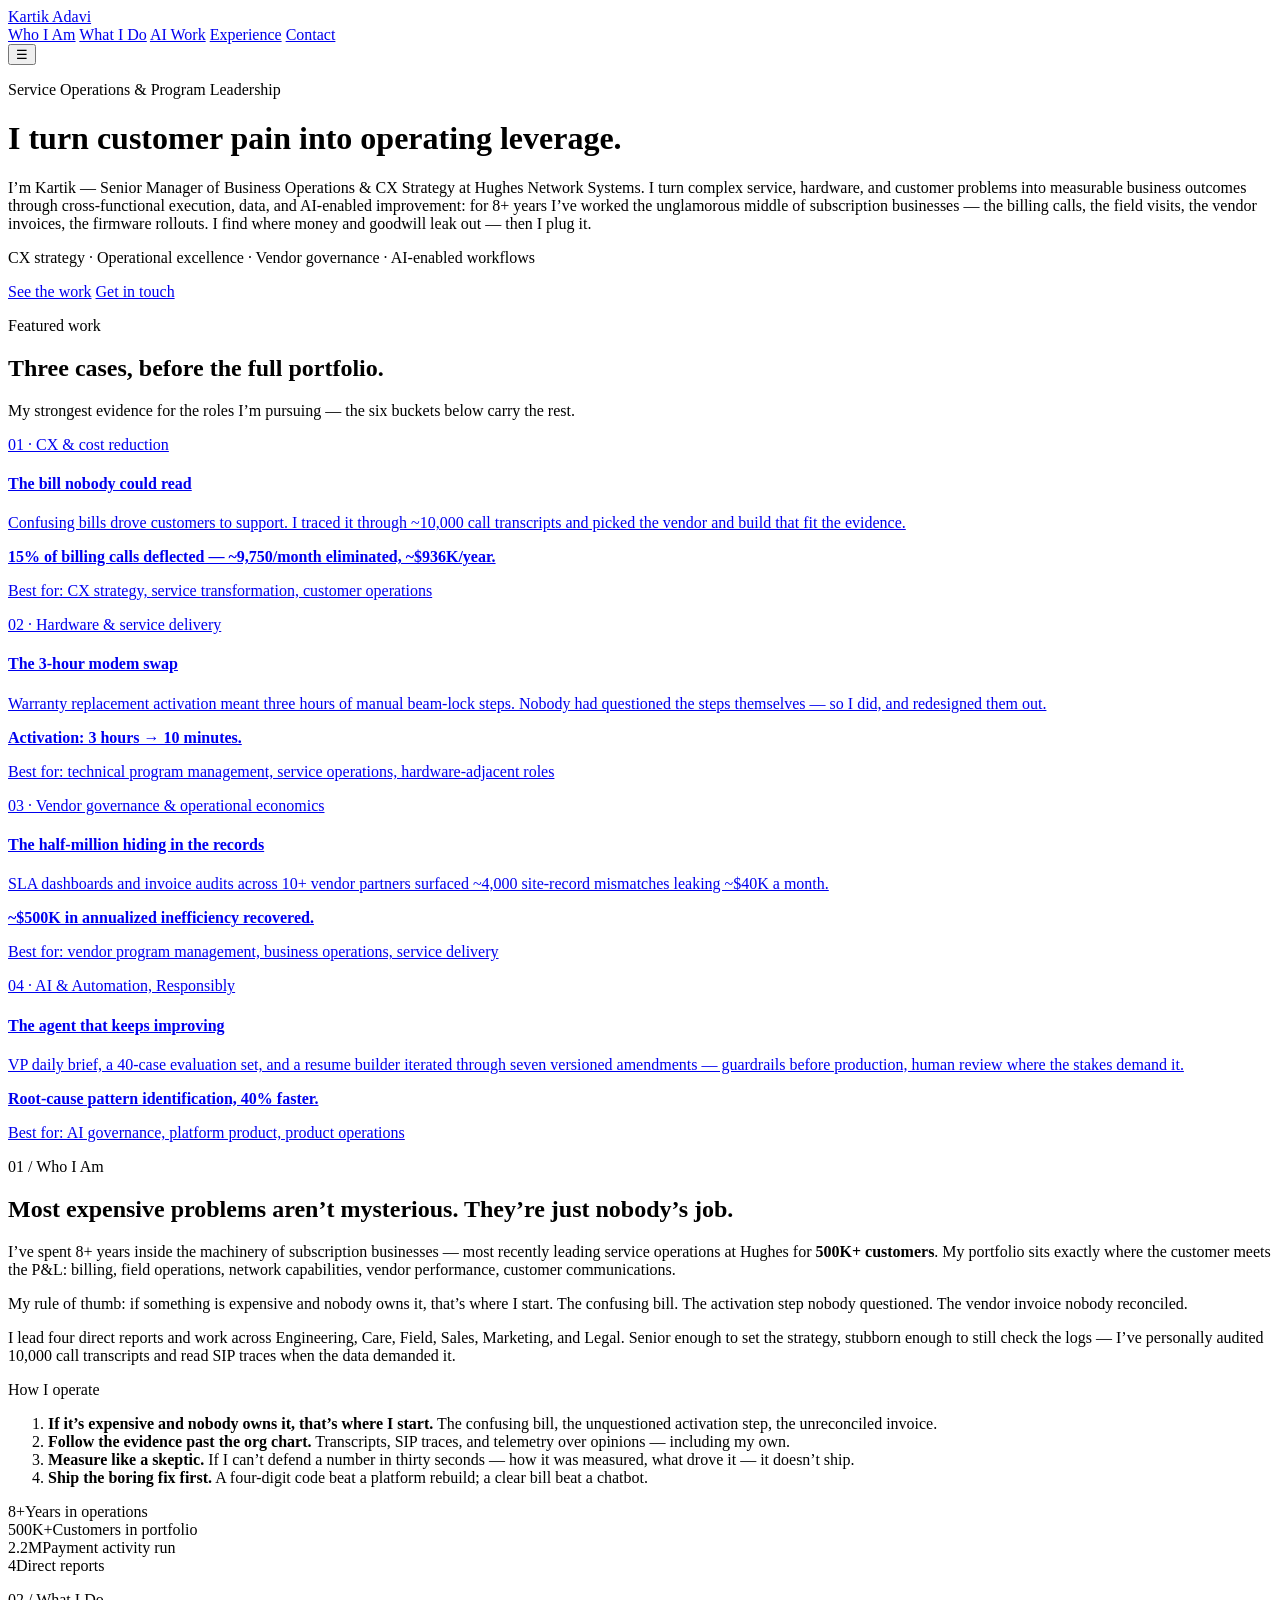
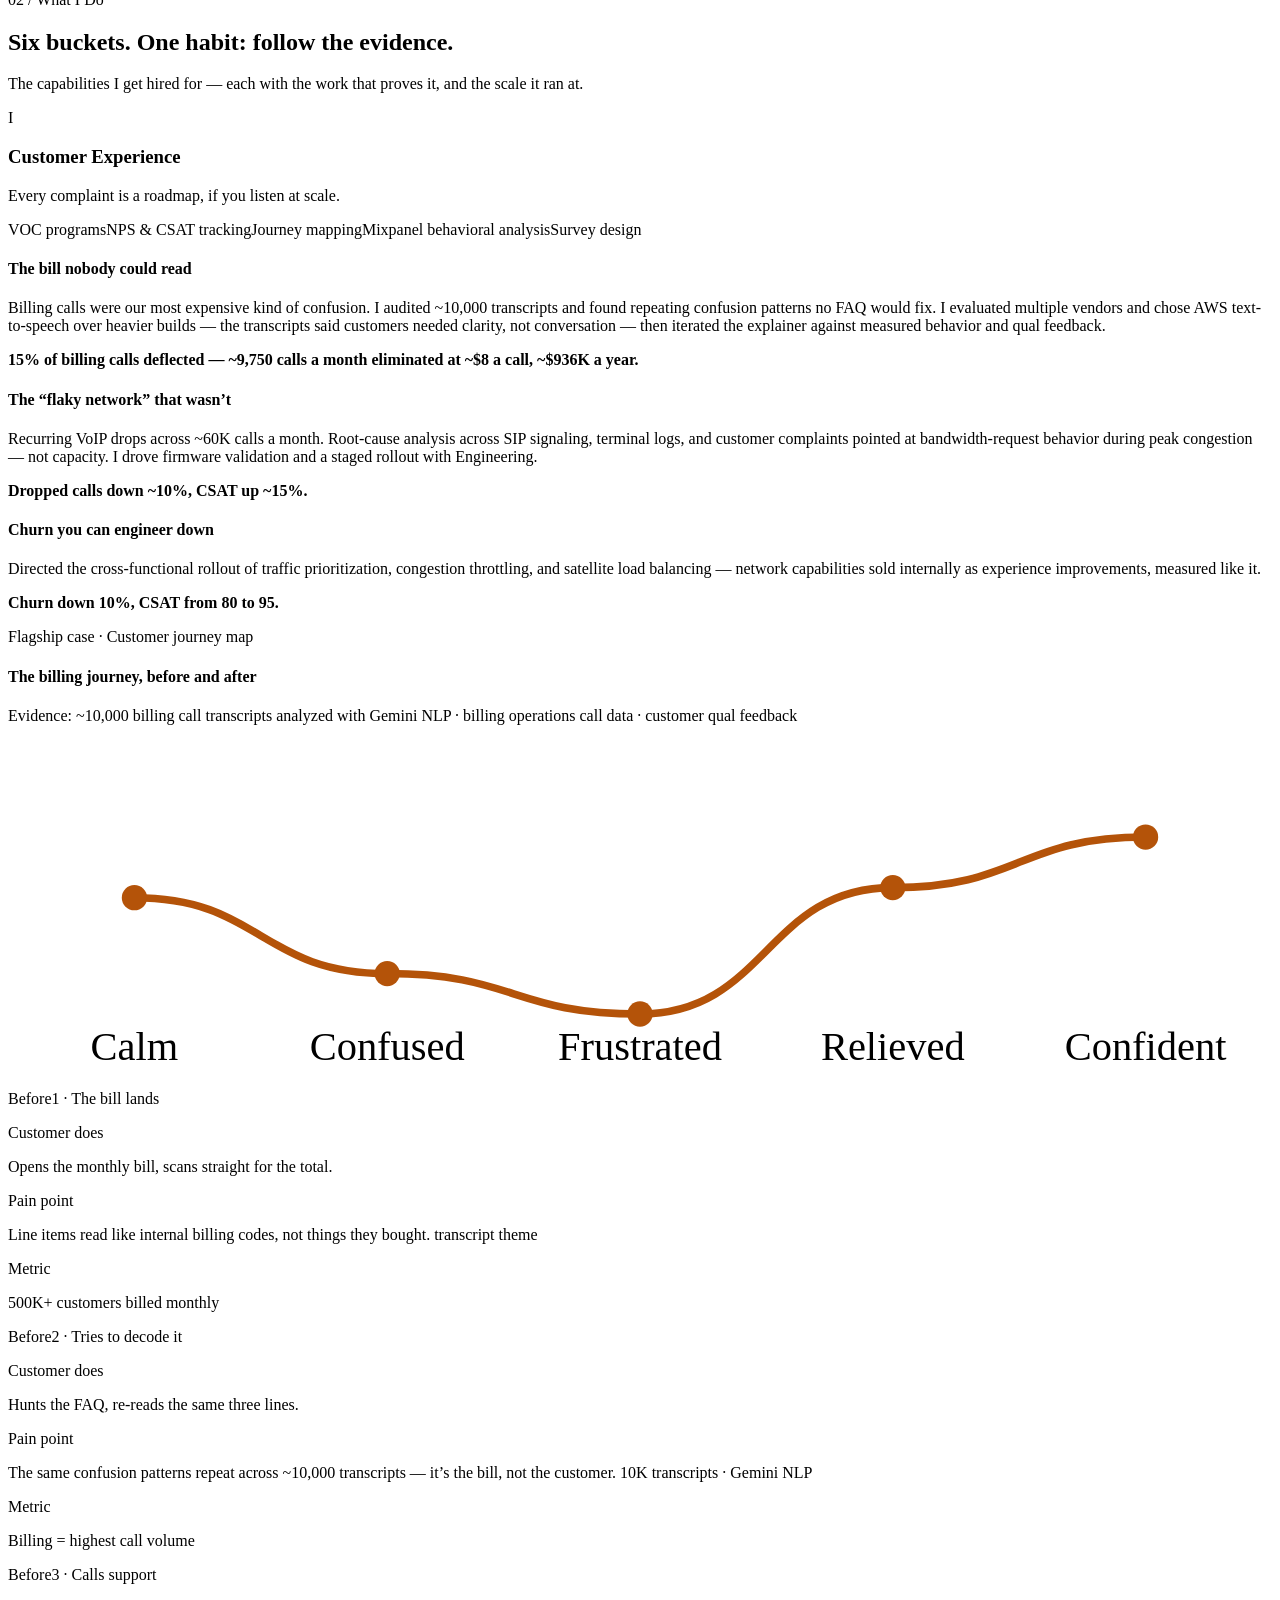
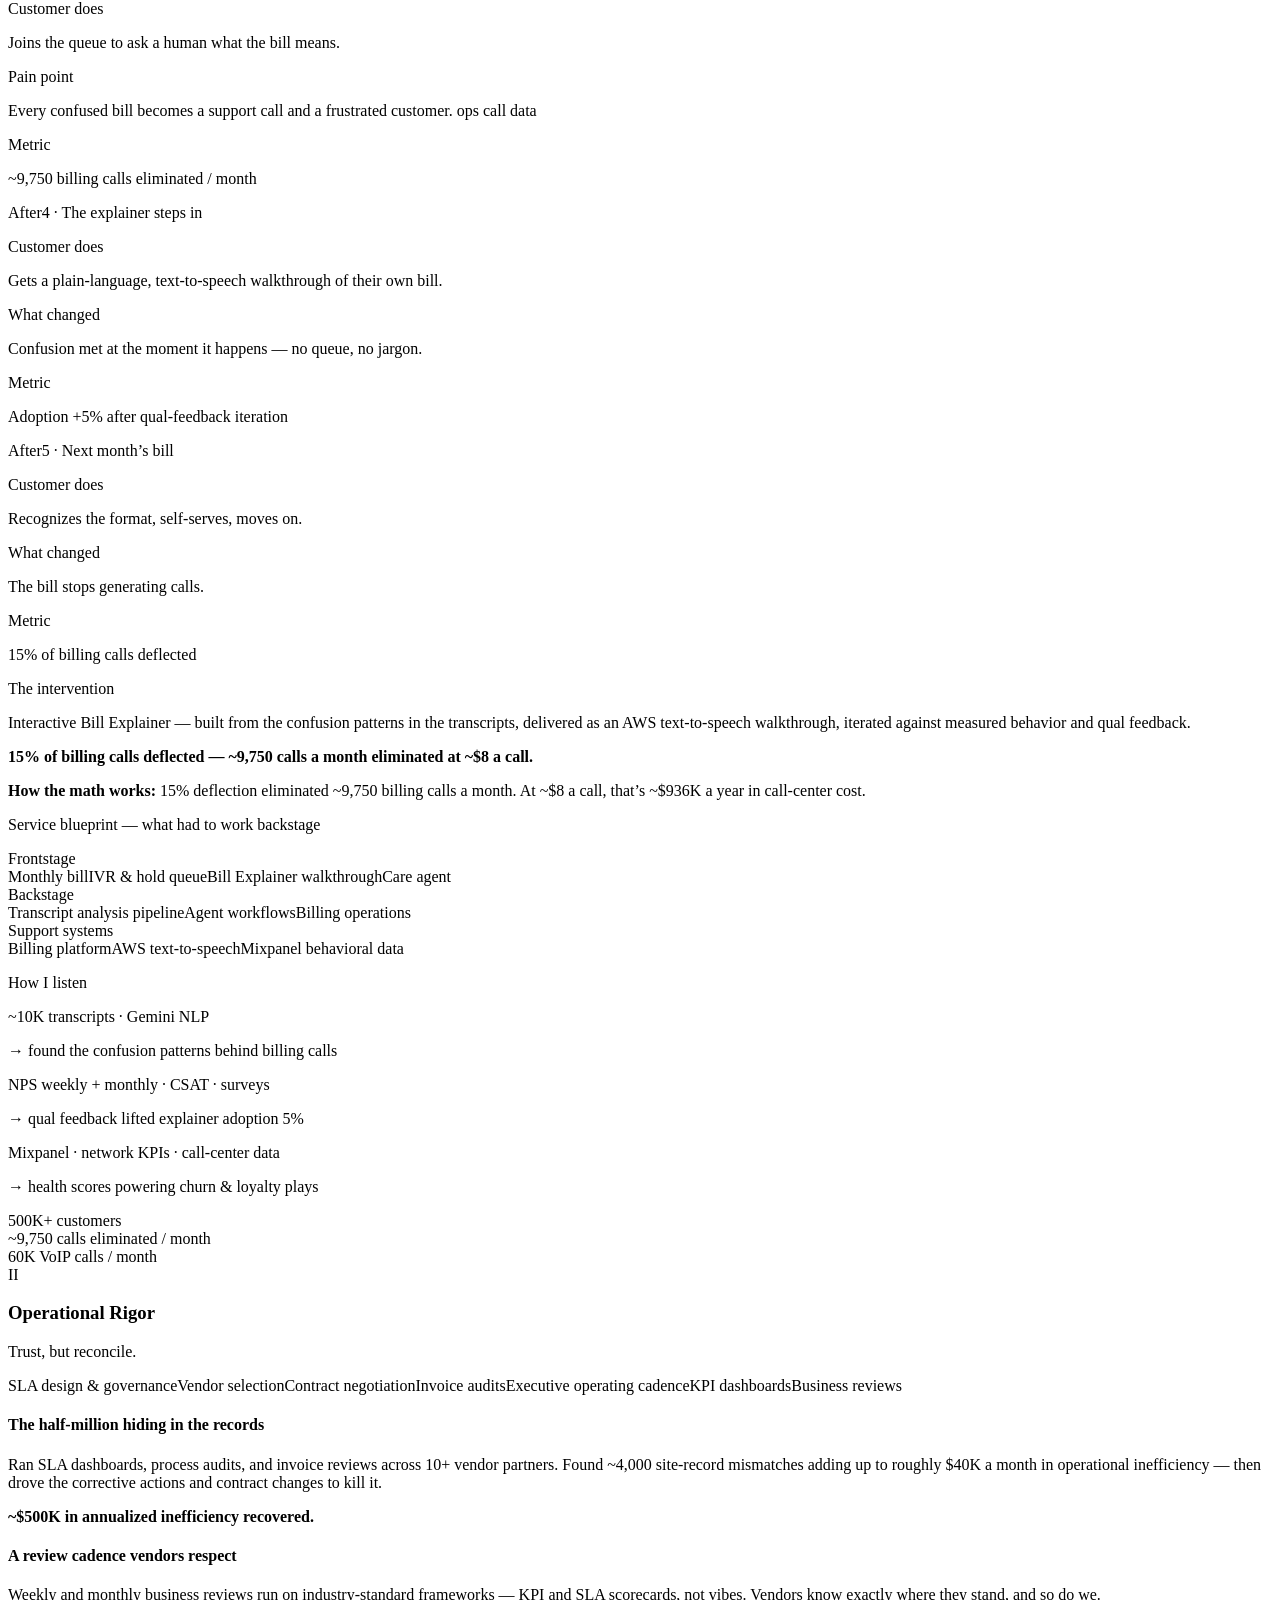
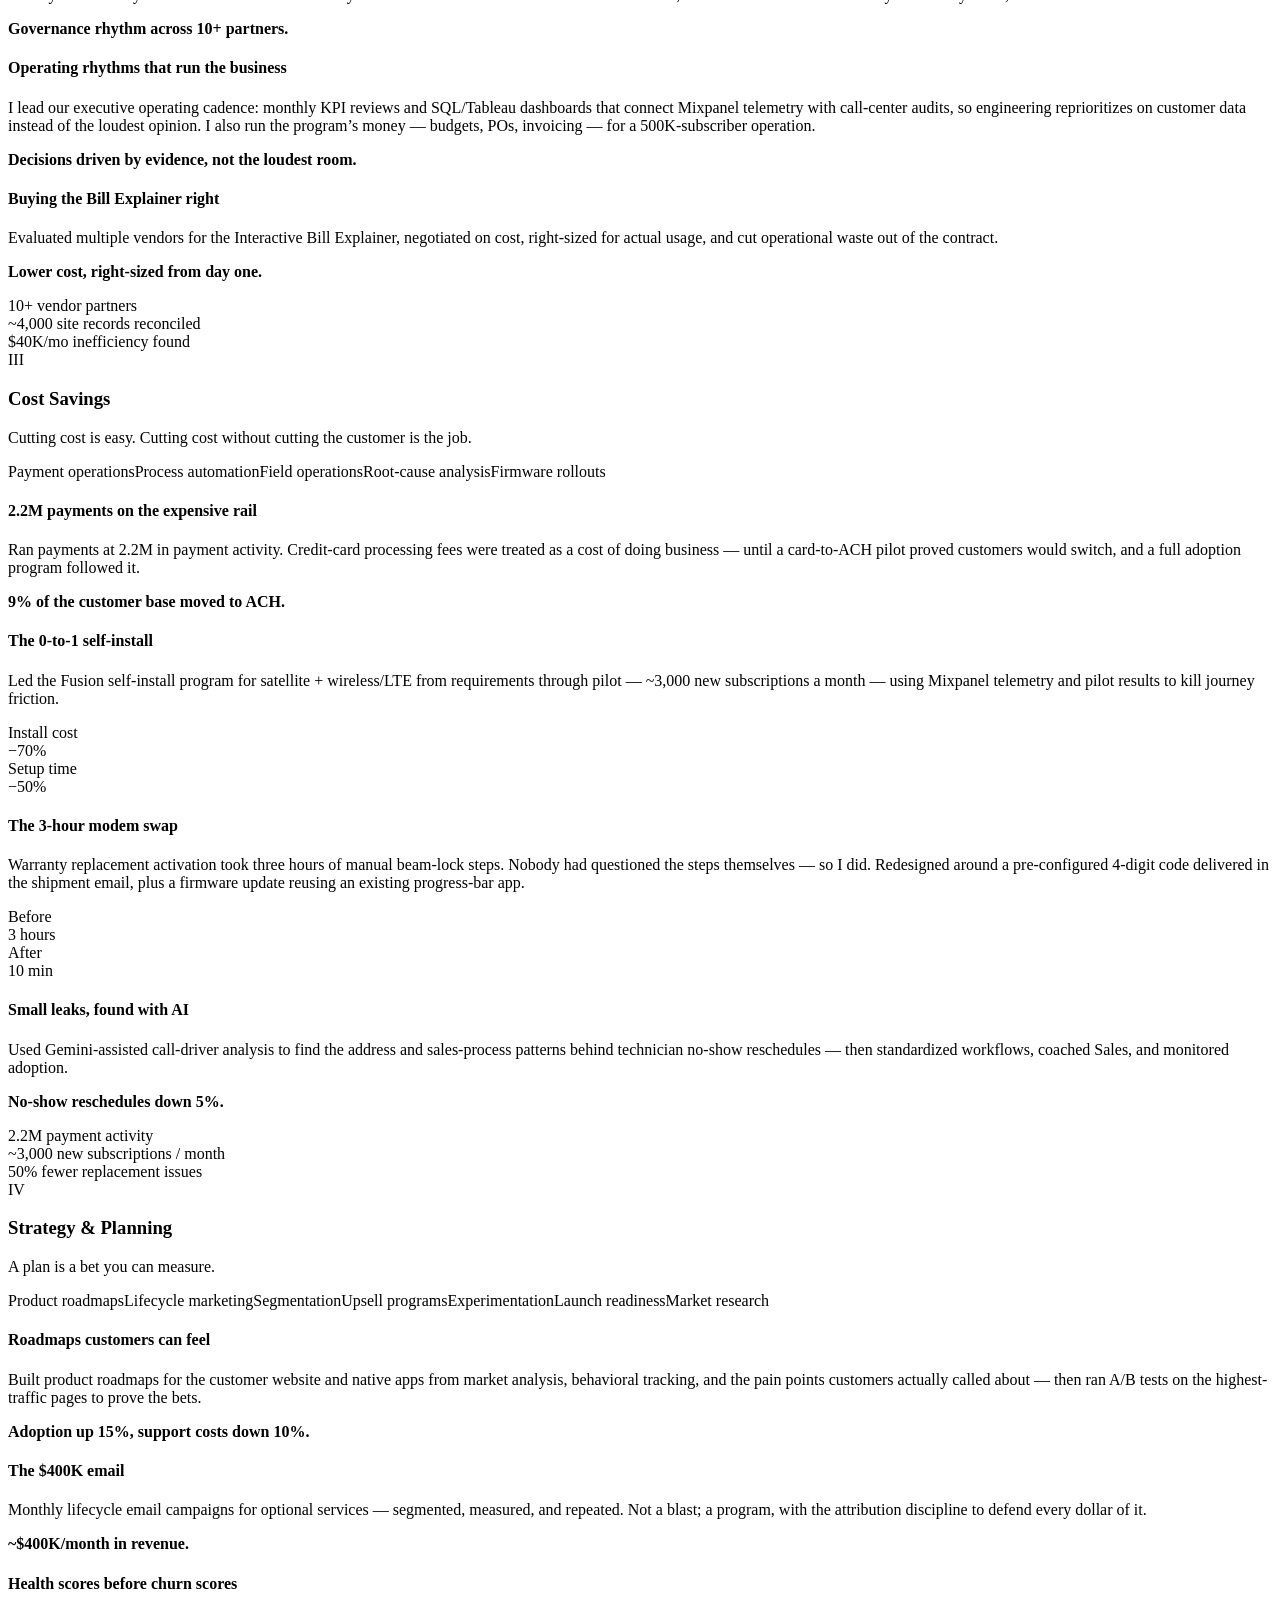
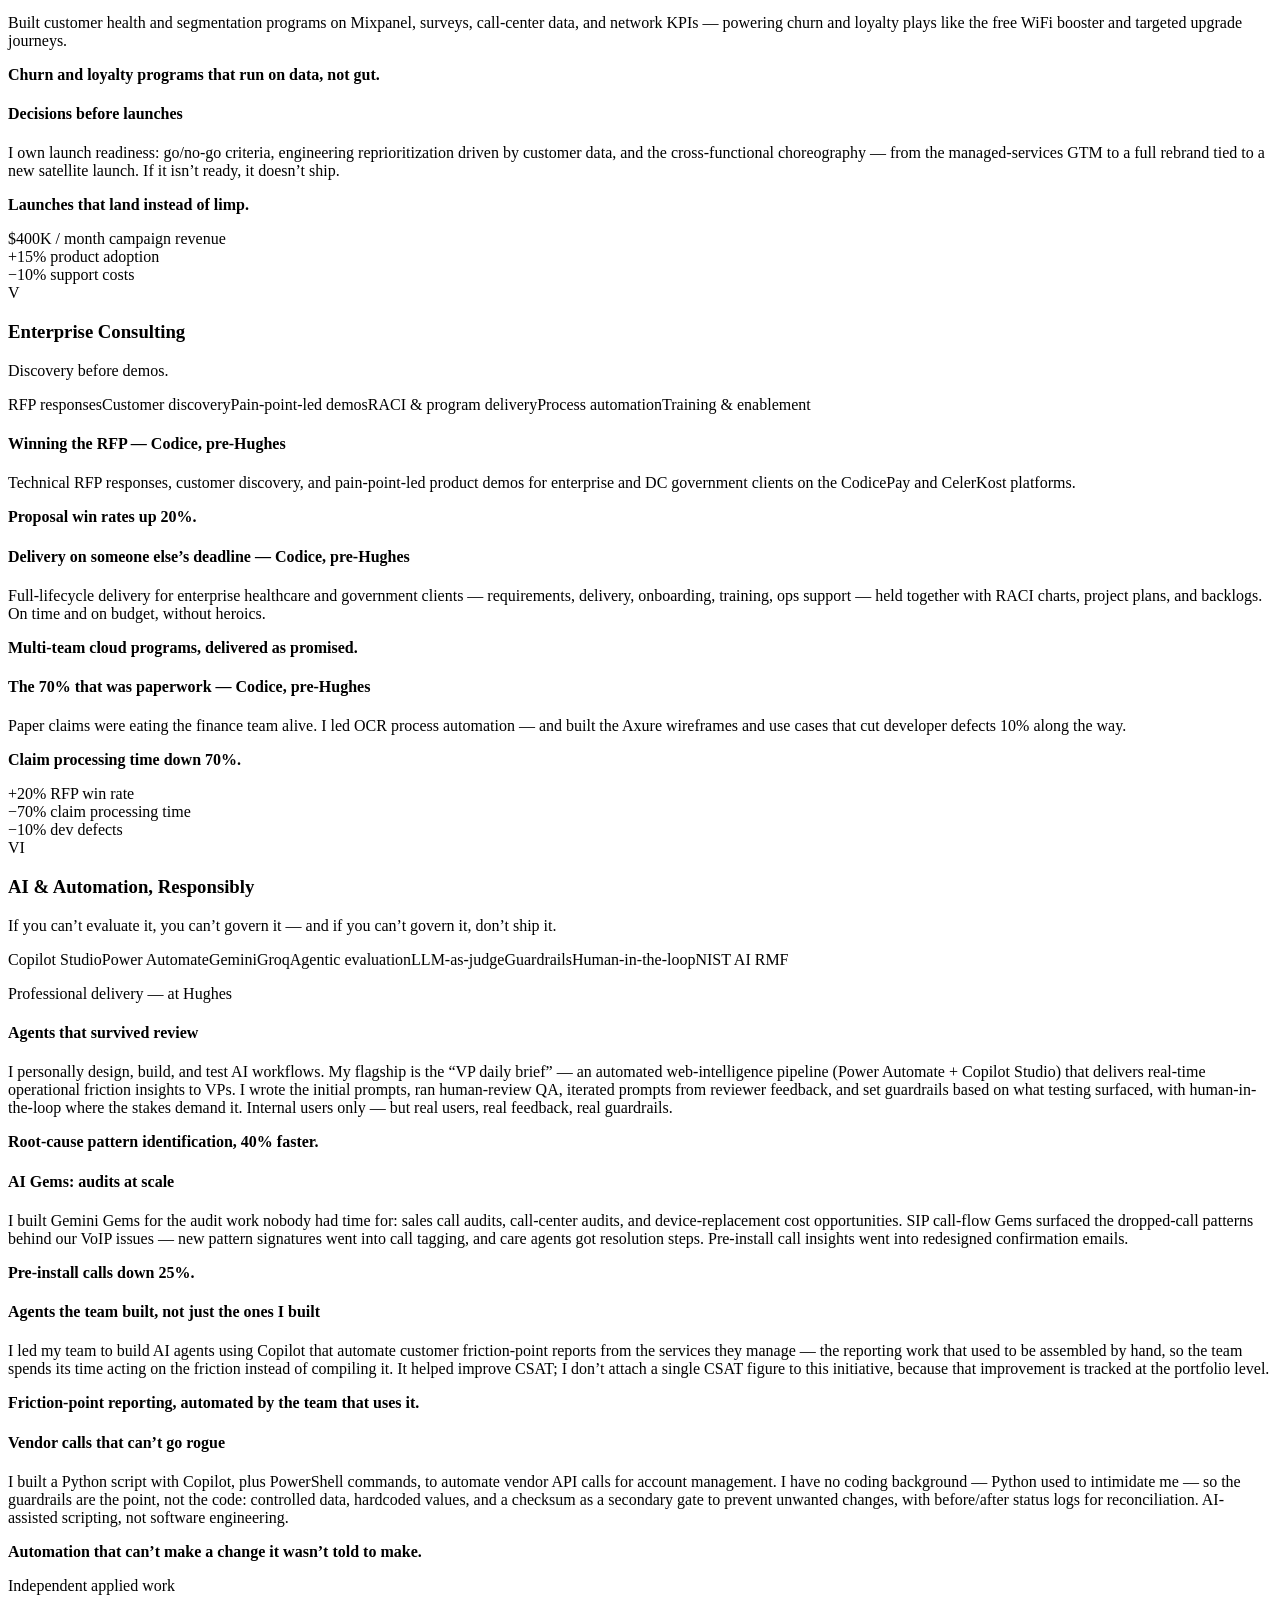
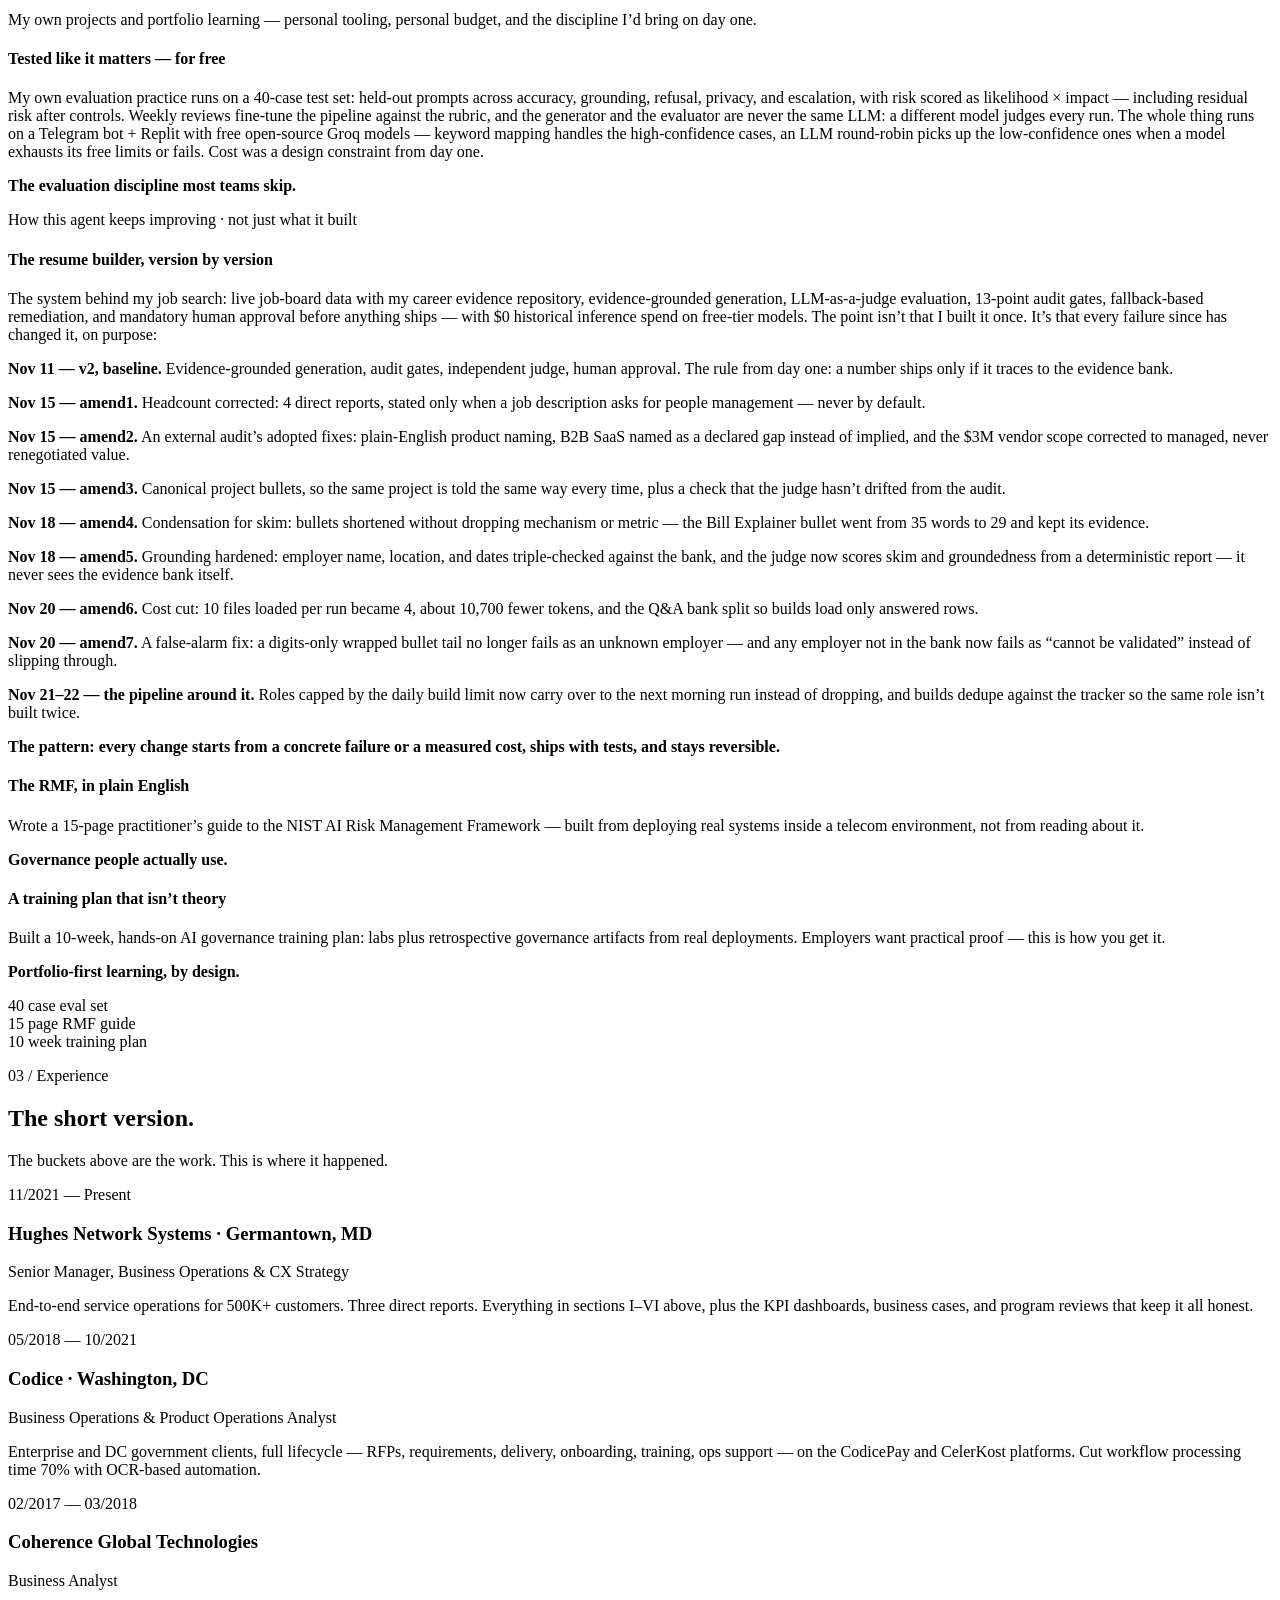
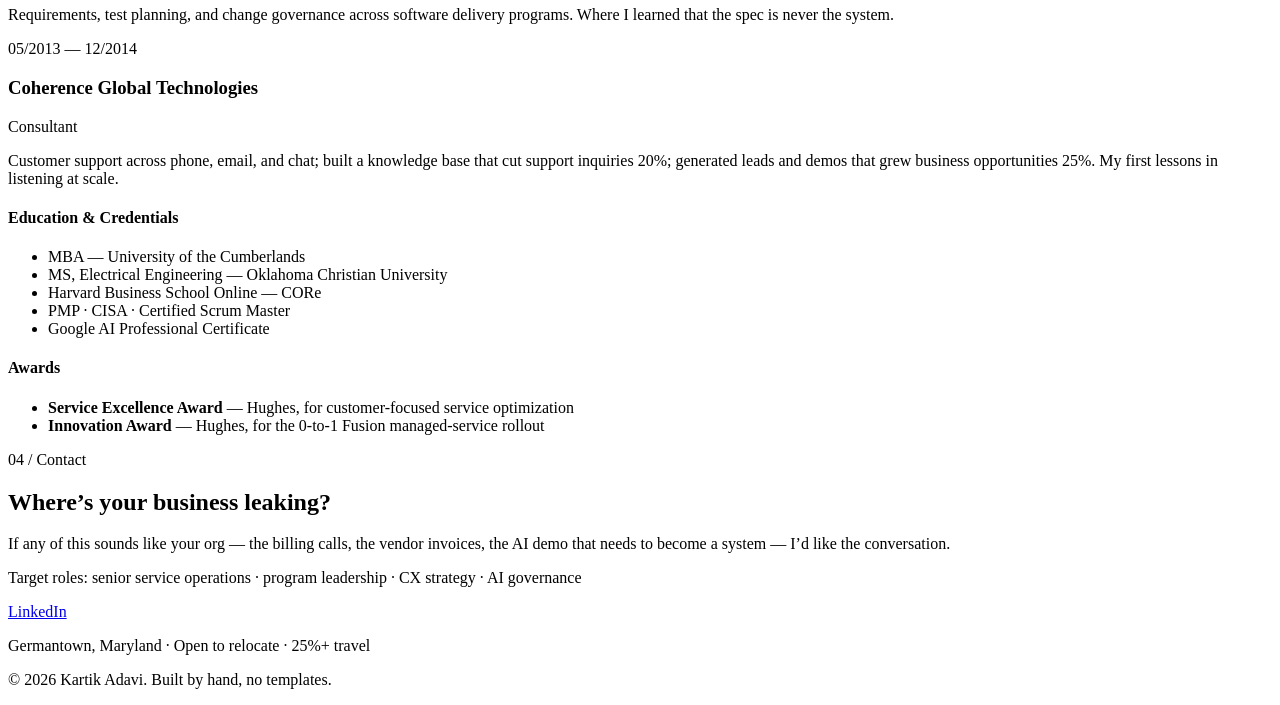
==== index.html @ 14b62b2e "Portfolio: remove email (LinkedIn only), fix blank-section reveal bug, promote AI to featured + nav" ====
<!DOCTYPE html>
<html lang="en">
<head>
<meta charset="UTF-8">
<meta name="viewport" content="width=device-width, initial-scale=1.0">
<title>Kartik Adavi — Service Operations & Program Leadership</title>
<meta name="description" content="Kartik Adavi — Service Operations & Program Leadership: turning complex service, hardware, and customer problems into measurable business outcomes through cross-functional execution, data, and AI-enabled improvement.">
<link rel="preconnect" href="https://fonts.googleapis.com">
<link rel="preconnect" href="https://fonts.gstatic.com" crossorigin>
<link href="https://fonts.googleapis.com/css2?family=Fraunces:opsz,wght@9..144,400;9..144,500;9..144,600&family=Inter:wght@400;500;600&display=swap" rel="stylesheet">
<link rel="stylesheet" href="styles.css?v=6">
</head>
<body>

<nav class="nav">
  <a class="nav-brand" href="#top">Kartik Adavi</a>
  <div class="nav-links">
    <a href="#who">Who I Am</a>
    <a href="#work">What I Do</a>
    <a href="#bucket-ai">AI Work</a>
    <a href="#experience">Experience</a>
    <a href="#contact" class="nav-cta">Contact</a>
  </div>
  <button class="nav-toggle" aria-label="Menu">☰</button>
</nav>

<header class="hero" id="top">
  <p class="eyebrow">Service Operations &amp; Program Leadership</p>
  <h1>I turn customer pain into operating leverage.</h1>
  <p class="lede">I&rsquo;m Kartik &mdash; Senior Manager of Business Operations &amp; CX Strategy at Hughes Network Systems. I turn complex service, hardware, and customer problems into measurable business outcomes through cross-functional execution, data, and AI-enabled improvement: for 8+ years I&rsquo;ve worked the unglamorous middle of subscription businesses &mdash; the billing calls, the field visits, the vendor invoices, the firmware rollouts. I find where money and goodwill leak out &mdash; then I plug it.</p>
  <p class="strengths">CX strategy &middot; Operational excellence &middot; Vendor governance &middot; AI-enabled workflows</p>
  <div class="hero-actions">
    <a href="#work" class="btn btn-solid">See the work</a>
    <a href="#contact" class="btn btn-ghost">Get in touch</a>
  </div>
</header>

<section class="section featured" id="featured">
  <p class="section-kicker">Featured work</p>
  <h2>Three cases, before the full portfolio.</h2>
  <p class="section-sub">My strongest evidence for the roles I&rsquo;m pursuing &mdash; the six buckets below carry the rest.</p>
  <div class="featured-grid">
    <a class="featured-card" href="#bucket-cx">
      <p class="featured-num">01 &middot; CX &amp; cost reduction</p>
      <h4>The bill nobody could read</h4>
      <p>Confusing bills drove customers to support. I traced it through ~10,000 call transcripts and picked the vendor and build that fit the evidence.</p>
      <p class="featured-metric"><strong>15% of billing calls deflected &mdash; ~9,750/month eliminated, ~$936K/year.</strong></p>
      <p class="featured-roles">Best for: CX strategy, service transformation, customer operations</p>
    </a>
    <a class="featured-card" href="#bucket-savings">
      <p class="featured-num">02 &middot; Hardware &amp; service delivery</p>
      <h4>The 3-hour modem swap</h4>
      <p>Warranty replacement activation meant three hours of manual beam-lock steps. Nobody had questioned the steps themselves &mdash; so I did, and redesigned them out.</p>
      <p class="featured-metric"><strong>Activation: 3 hours &rarr; 10 minutes.</strong></p>
      <p class="featured-roles">Best for: technical program management, service operations, hardware-adjacent roles</p>
    </a>
    <a class="featured-card" href="#bucket-rigor">
      <p class="featured-num">03 &middot; Vendor governance &amp; operational economics</p>
      <h4>The half-million hiding in the records</h4>
      <p>SLA dashboards and invoice audits across 10+ vendor partners surfaced ~4,000 site-record mismatches leaking ~$40K a month.</p>
      <p class="featured-metric"><strong>~$500K in annualized inefficiency recovered.</strong></p>
      <p class="featured-roles">Best for: vendor program management, business operations, service delivery</p>
    </a>
    <a class="featured-card" href="#bucket-ai">
      <p class="featured-num">04 &middot; AI &amp; Automation, Responsibly</p>
      <h4>The agent that keeps improving</h4>
      <p>VP daily brief, a 40-case evaluation set, and a resume builder iterated through seven versioned amendments &mdash; guardrails before production, human review where the stakes demand it.</p>
      <p class="featured-metric"><strong>Root-cause pattern identification, 40% faster.</strong></p>
      <p class="featured-roles">Best for: AI governance, platform product, product operations</p>
    </a>
  </div>
</section>

<main>

<section id="who" class="section">
  <p class="section-kicker">01 / Who I Am</p>
  <h2>Most expensive problems aren&rsquo;t mysterious. They&rsquo;re just nobody&rsquo;s job.</h2>
  <div class="prose">
    <p>I&rsquo;ve spent 8+ years inside the machinery of subscription businesses &mdash; most recently leading service operations at Hughes for <strong>500K+ customers</strong>. My portfolio sits exactly where the customer meets the P&amp;L: billing, field operations, network capabilities, vendor performance, customer communications.</p>
    <p>My rule of thumb: if something is expensive and nobody owns it, that&rsquo;s where I start. The confusing bill. The activation step nobody questioned. The vendor invoice nobody reconciled.</p>
    <p>I lead four direct reports and work across Engineering, Care, Field, Sales, Marketing, and Legal. Senior enough to set the strategy, stubborn enough to still check the logs &mdash; I&rsquo;ve personally audited 10,000 call transcripts and read SIP traces when the data demanded it.</p>
  </div>
  <div class="principles">
    <p class="casefile-kicker">How I operate</p>
    <ol>
      <li><strong>If it&rsquo;s expensive and nobody owns it, that&rsquo;s where I start.</strong> The confusing bill, the unquestioned activation step, the unreconciled invoice.</li>
      <li><strong>Follow the evidence past the org chart.</strong> Transcripts, SIP traces, and telemetry over opinions &mdash; including my own.</li>
      <li><strong>Measure like a skeptic.</strong> If I can&rsquo;t defend a number in thirty seconds &mdash; how it was measured, what drove it &mdash; it doesn&rsquo;t ship.</li>
      <li><strong>Ship the boring fix first.</strong> A four-digit code beat a platform rebuild; a clear bill beat a chatbot.</li>
    </ol>
  </div>
  <div class="stats">
    <div class="stat"><span class="stat-num">8+</span><span class="stat-label">Years in operations</span></div>
    <div class="stat"><span class="stat-num">500K+</span><span class="stat-label">Customers in portfolio</span></div>
    <div class="stat"><span class="stat-num">2.2M</span><span class="stat-label">Payment activity run</span></div>
    <div class="stat"><span class="stat-num">4</span><span class="stat-label">Direct reports</span></div>
  </div>
</section>

<section id="work" class="section">
  <p class="section-kicker">02 / What I Do</p>
  <h2>Six buckets. One habit: follow the evidence.</h2>
  <p class="section-sub">The capabilities I get hired for &mdash; each with the work that proves it, and the scale it ran at.</p>

  <!-- BUCKET 1: CX -->
  <article class="bucket reveal" id="bucket-cx">
    <div class="bucket-head">
      <span class="bucket-num">I</span>
      <div>
        <h3>Customer Experience</h3>
        <p class="bucket-take">Every complaint is a roadmap, if you listen at scale.</p>
      </div>
    </div>
    <div class="tags">
      <span class="tag">VOC programs</span><span class="tag">NPS &amp; CSAT tracking</span><span class="tag">Journey mapping</span><span class="tag">Mixpanel behavioral analysis</span><span class="tag">Survey design</span>
    </div>
    <div class="project">
      <h4>The bill nobody could read</h4>
      <p>Billing calls were our most expensive kind of confusion. I audited ~10,000 transcripts and found repeating confusion patterns no FAQ would fix. I evaluated multiple vendors and chose AWS text-to-speech over heavier builds &mdash; the transcripts said customers needed clarity, not conversation &mdash; then iterated the explainer against measured behavior and qual feedback.</p>
      <p class="outcome"><strong>15% of billing calls deflected &mdash; ~9,750 calls a month eliminated at ~$8 a call, ~$936K a year.</strong></p>
    </div>
    <div class="project">
      <h4>The &ldquo;flaky network&rdquo; that wasn&rsquo;t</h4>
      <p>Recurring VoIP drops across ~60K calls a month. Root-cause analysis across SIP signaling, terminal logs, and customer complaints pointed at bandwidth-request behavior during peak congestion &mdash; not capacity. I drove firmware validation and a staged rollout with Engineering.</p>
      <p class="outcome"><strong>Dropped calls down ~10%, CSAT up ~15%.</strong></p>
    </div>
    <div class="project">
      <h4>Churn you can engineer down</h4>
      <p>Directed the cross-functional rollout of traffic prioritization, congestion throttling, and satellite load balancing &mdash; network capabilities sold internally as experience improvements, measured like it.</p>
      <p class="outcome"><strong>Churn down 10%, CSAT from 80 to 95.</strong></p>
    </div>

    <div class="casefile">
      <p class="casefile-kicker">Flagship case &middot; Customer journey map</p>
      <h4>The billing journey, before and after</h4>
      <p class="casefile-evidence">Evidence: ~10,000 billing call transcripts analyzed with Gemini NLP &middot; billing operations call data &middot; customer qual feedback</p>

      <div class="sentiment">
        <svg viewBox="0 0 500 130" role="img" aria-label="Customer sentiment curve across the five billing journey phases: calm, confused, frustrated, relieved, confident">
          <path d="M 50,62 C 100,62 100,92 150,92 S 200,108 250,108 S 300,58 350,58 S 400,38 450,38" fill="none" stroke="#b45309" stroke-width="3" stroke-linecap="round"/>
          <circle cx="50" cy="62" r="5" fill="#b45309"/><circle cx="150" cy="92" r="5" fill="#b45309"/><circle cx="250" cy="108" r="5" fill="#b45309"/><circle cx="350" cy="58" r="5" fill="#b45309"/><circle cx="450" cy="38" r="5" fill="#b45309"/>
          <text x="50" y="126" text-anchor="middle" class="s-label">Calm</text>
          <text x="150" y="126" text-anchor="middle" class="s-label">Confused</text>
          <text x="250" y="126" text-anchor="middle" class="s-label">Frustrated</text>
          <text x="350" y="126" text-anchor="middle" class="s-label">Relieved</text>
          <text x="450" y="126" text-anchor="middle" class="s-label">Confident</text>
        </svg>
      </div>

      <div class="journey">
        <div class="j-phase">
          <p class="j-phase-name"><span class="j-stage">Before</span>1 &middot; The bill lands</p>
          <div class="j-lane"><p class="j-lane-label">Customer does</p><p>Opens the monthly bill, scans straight for the total.</p></div>
          <div class="j-lane"><p class="j-lane-label">Pain point</p><p>Line items read like internal billing codes, not things they bought. <span class="j-ev">transcript theme</span></p></div>
          <div class="j-lane j-metric"><p class="j-lane-label">Metric</p><p>500K+ customers billed monthly</p></div>
        </div>
        <div class="j-phase">
          <p class="j-phase-name"><span class="j-stage">Before</span>2 &middot; Tries to decode it</p>
          <div class="j-lane"><p class="j-lane-label">Customer does</p><p>Hunts the FAQ, re-reads the same three lines.</p></div>
          <div class="j-lane"><p class="j-lane-label">Pain point</p><p>The same confusion patterns repeat across ~10,000 transcripts &mdash; it&rsquo;s the bill, not the customer. <span class="j-ev">10K transcripts &middot; Gemini NLP</span></p></div>
          <div class="j-lane j-metric"><p class="j-lane-label">Metric</p><p>Billing = highest call volume</p></div>
        </div>
        <div class="j-phase">
          <p class="j-phase-name"><span class="j-stage">Before</span>3 &middot; Calls support</p>
          <div class="j-lane"><p class="j-lane-label">Customer does</p><p>Joins the queue to ask a human what the bill means.</p></div>
          <div class="j-lane"><p class="j-lane-label">Pain point</p><p>Every confused bill becomes a support call and a frustrated customer. <span class="j-ev">ops call data</span></p></div>
          <div class="j-lane j-metric"><p class="j-lane-label">Metric</p><p>~9,750 billing calls eliminated / month</p></div>
        </div>
        <div class="j-phase j-after">
          <p class="j-phase-name"><span class="j-stage j-stage-after">After</span>4 &middot; The explainer steps in</p>
          <div class="j-lane"><p class="j-lane-label">Customer does</p><p>Gets a plain-language, text-to-speech walkthrough of their own bill.</p></div>
          <div class="j-lane"><p class="j-lane-label">What changed</p><p>Confusion met at the moment it happens &mdash; no queue, no jargon.</p></div>
          <div class="j-lane j-metric"><p class="j-lane-label">Metric</p><p>Adoption +5% after qual-feedback iteration</p></div>
        </div>
        <div class="j-phase j-after">
          <p class="j-phase-name"><span class="j-stage j-stage-after">After</span>5 &middot; Next month&rsquo;s bill</p>
          <div class="j-lane"><p class="j-lane-label">Customer does</p><p>Recognizes the format, self-serves, moves on.</p></div>
          <div class="j-lane"><p class="j-lane-label">What changed</p><p>The bill stops generating calls.</p></div>
          <div class="j-lane j-metric"><p class="j-lane-label">Metric</p><p>15% of billing calls deflected</p></div>
        </div>
      </div>

      <div class="intervention">
        <p class="intervention-label">The intervention</p>
        <p>Interactive Bill Explainer &mdash; built from the confusion patterns in the transcripts, delivered as an AWS text-to-speech walkthrough, iterated against measured behavior and qual feedback.</p>
        <p class="outcome"><strong>15% of billing calls deflected &mdash; ~9,750 calls a month eliminated at ~$8 a call.</strong></p>
      </div>

      <p class="math-note"><strong>How the math works:</strong> 15% deflection eliminated ~9,750 billing calls a month. At ~$8 a call, that&rsquo;s ~$936K a year in call-center cost.</p>

      <div class="blueprint">
        <p class="casefile-kicker">Service blueprint &mdash; what had to work backstage</p>
        <div class="bp-row"><span class="bp-label">Frontstage</span><div class="bp-chips"><span class="bp-chip">Monthly bill</span><span class="bp-chip">IVR &amp; hold queue</span><span class="bp-chip">Bill Explainer walkthrough</span><span class="bp-chip">Care agent</span></div></div>
        <div class="bp-row"><span class="bp-label">Backstage</span><div class="bp-chips"><span class="bp-chip">Transcript analysis pipeline</span><span class="bp-chip">Agent workflows</span><span class="bp-chip">Billing operations</span></div></div>
        <div class="bp-row"><span class="bp-label">Support systems</span><div class="bp-chips"><span class="bp-chip">Billing platform</span><span class="bp-chip">AWS text-to-speech</span><span class="bp-chip">Mixpanel behavioral data</span></div></div>
      </div>

    </div>

    <div class="listen">
      <p class="casefile-kicker">How I listen</p>
      <div class="listen-grid">
        <div class="listen-item"><p class="listen-source">~10K transcripts &middot; Gemini NLP</p><p class="listen-out">&rarr; found the confusion patterns behind billing calls</p></div>
        <div class="listen-item"><p class="listen-source">NPS weekly + monthly &middot; CSAT &middot; surveys</p><p class="listen-out">&rarr; qual feedback lifted explainer adoption 5%</p></div>
        <div class="listen-item"><p class="listen-source">Mixpanel &middot; network KPIs &middot; call-center data</p><p class="listen-out">&rarr; health scores powering churn &amp; loyalty plays</p></div>
      </div>
    </div>

    <div class="scale-strip">
      <div class="scale-item"><span>500K+</span> customers</div>
      <div class="scale-item"><span>~9,750</span> calls eliminated / month</div>
      <div class="scale-item"><span>60K</span> VoIP calls / month</div>
    </div>
  </article>

  <!-- BUCKET 2: OPERATIONAL RIGOR -->
  <article class="bucket reveal" id="bucket-rigor">
    <div class="bucket-head">
      <span class="bucket-num">II</span>
      <div>
        <h3>Operational Rigor</h3>
        <p class="bucket-take">Trust, but reconcile.</p>
      </div>
    </div>
    <div class="tags">
      <span class="tag">SLA design &amp; governance</span><span class="tag">Vendor selection</span><span class="tag">Contract negotiation</span><span class="tag">Invoice audits</span><span class="tag">Executive operating cadence</span><span class="tag">KPI dashboards</span><span class="tag">Business reviews</span>
    </div>
    <div class="project">
      <h4>The half-million hiding in the records</h4>
      <p>Ran SLA dashboards, process audits, and invoice reviews across 10+ vendor partners. Found ~4,000 site-record mismatches adding up to roughly $40K a month in operational inefficiency &mdash; then drove the corrective actions and contract changes to kill it.</p>
      <p class="outcome"><strong>~$500K in annualized inefficiency recovered.</strong></p>
    </div>
    <div class="project">
      <h4>A review cadence vendors respect</h4>
      <p>Weekly and monthly business reviews run on industry-standard frameworks &mdash; KPI and SLA scorecards, not vibes. Vendors know exactly where they stand, and so do we.</p>
      <p class="outcome"><strong>Governance rhythm across 10+ partners.</strong></p>
    </div>
    <div class="project">
      <h4>Operating rhythms that run the business</h4>
      <p>I lead our executive operating cadence: monthly KPI reviews and SQL/Tableau dashboards that connect Mixpanel telemetry with call-center audits, so engineering reprioritizes on customer data instead of the loudest opinion. I also run the program&rsquo;s money &mdash; budgets, POs, invoicing &mdash; for a 500K-subscriber operation.</p>
      <p class="outcome"><strong>Decisions driven by evidence, not the loudest room.</strong></p>
    </div>
    <div class="project">
      <h4>Buying the Bill Explainer right</h4>
      <p>Evaluated multiple vendors for the Interactive Bill Explainer, negotiated on cost, right-sized for actual usage, and cut operational waste out of the contract.</p>
      <p class="outcome"><strong>Lower cost, right-sized from day one.</strong></p>
    </div>
    <div class="scale-strip">
      <div class="scale-item"><span>10+</span> vendor partners</div>
      <div class="scale-item"><span>~4,000</span> site records reconciled</div>
      <div class="scale-item"><span>$40K/mo</span> inefficiency found</div>
    </div>
  </article>

  <!-- BUCKET 3: COST SAVINGS -->
  <article class="bucket reveal" id="bucket-savings">
    <div class="bucket-head">
      <span class="bucket-num">III</span>
      <div>
        <h3>Cost Savings</h3>
        <p class="bucket-take">Cutting cost is easy. Cutting cost without cutting the customer is the job.</p>
      </div>
    </div>
    <div class="tags">
      <span class="tag">Payment operations</span><span class="tag">Process automation</span><span class="tag">Field operations</span><span class="tag">Root-cause analysis</span><span class="tag">Firmware rollouts</span>
    </div>
    <div class="project">
      <h4>2.2M payments on the expensive rail</h4>
      <p>Ran payments at 2.2M in payment activity. Credit-card processing fees were treated as a cost of doing business &mdash; until a card-to-ACH pilot proved customers would switch, and a full adoption program followed it.</p>
      <p class="outcome"><strong>9% of the customer base moved to ACH.</strong></p>
    </div>
    <div class="project">
      <h4>The 0-to-1 self-install</h4>
      <p>Led the Fusion self-install program for satellite + wireless/LTE from requirements through pilot &mdash; ~3,000 new subscriptions a month &mdash; using Mixpanel telemetry and pilot results to kill journey friction.</p>
      <div class="bars">
        <div class="bar-row"><span class="bar-label">Install cost</span><div class="bar-track"><div class="bar-fill" style="--w:30%"></div></div><span class="bar-val">&minus;70%</span></div>
        <div class="bar-row"><span class="bar-label">Setup time</span><div class="bar-track"><div class="bar-fill" style="--w:50%"></div></div><span class="bar-val">&minus;50%</span></div>
      </div>
    </div>
    <div class="project">
      <h4>The 3-hour modem swap</h4>
      <p>Warranty replacement activation took three hours of manual beam-lock steps. Nobody had questioned the steps themselves &mdash; so I did. Redesigned around a pre-configured 4-digit code delivered in the shipment email, plus a firmware update reusing an existing progress-bar app.</p>
      <div class="bars">
        <div class="bar-row"><span class="bar-label">Before</span><div class="bar-track"><div class="bar-fill bar-before" style="--w:100%"></div></div><span class="bar-val">3 hours</span></div>
        <div class="bar-row"><span class="bar-label">After</span><div class="bar-track"><div class="bar-fill" style="--w:6%"></div></div><span class="bar-val">10 min</span></div>
      </div>
    </div>
    <div class="project">
      <h4>Small leaks, found with AI</h4>
      <p>Used Gemini-assisted call-driver analysis to find the address and sales-process patterns behind technician no-show reschedules &mdash; then standardized workflows, coached Sales, and monitored adoption.</p>
      <p class="outcome"><strong>No-show reschedules down 5%.</strong></p>
    </div>
    <div class="scale-strip">
      <div class="scale-item"><span>2.2M</span> payment activity</div>
      <div class="scale-item"><span>~3,000</span> new subscriptions / month</div>
      <div class="scale-item"><span>50%</span> fewer replacement issues</div>
    </div>
  </article>

  <!-- BUCKET 4: STRATEGY & PLANNING -->
  <article class="bucket reveal" id="bucket-strategy">
    <div class="bucket-head">
      <span class="bucket-num">IV</span>
      <div>
        <h3>Strategy &amp; Planning</h3>
        <p class="bucket-take">A plan is a bet you can measure.</p>
      </div>
    </div>
    <div class="tags">
      <span class="tag">Product roadmaps</span><span class="tag">Lifecycle marketing</span><span class="tag">Segmentation</span><span class="tag">Upsell programs</span><span class="tag">Experimentation</span><span class="tag">Launch readiness</span><span class="tag">Market research</span>
    </div>
    <div class="project">
      <h4>Roadmaps customers can feel</h4>
      <p>Built product roadmaps for the customer website and native apps from market analysis, behavioral tracking, and the pain points customers actually called about &mdash; then ran A/B tests on the highest-traffic pages to prove the bets.</p>
      <p class="outcome"><strong>Adoption up 15%, support costs down 10%.</strong></p>
    </div>
    <div class="project">
      <h4>The $400K email</h4>
      <p>Monthly lifecycle email campaigns for optional services &mdash; segmented, measured, and repeated. Not a blast; a program, with the attribution discipline to defend every dollar of it.</p>
      <p class="outcome"><strong>~$400K/month in revenue.</strong></p>
    </div>
    <div class="project">
      <h4>Health scores before churn scores</h4>
      <p>Built customer health and segmentation programs on Mixpanel, surveys, call-center data, and network KPIs &mdash; powering churn and loyalty plays like the free WiFi booster and targeted upgrade journeys.</p>
      <p class="outcome"><strong>Churn and loyalty programs that run on data, not gut.</strong></p>
    </div>
    <div class="project">
      <h4>Decisions before launches</h4>
      <p>I own launch readiness: go/no-go criteria, engineering reprioritization driven by customer data, and the cross-functional choreography &mdash; from the managed-services GTM to a full rebrand tied to a new satellite launch. If it isn&rsquo;t ready, it doesn&rsquo;t ship.</p>
      <p class="outcome"><strong>Launches that land instead of limp.</strong></p>
    </div>
    <div class="scale-strip">
      <div class="scale-item"><span>$400K</span> / month campaign revenue</div>
      <div class="scale-item"><span>+15%</span> product adoption</div>
      <div class="scale-item"><span>&minus;10%</span> support costs</div>
    </div>
  </article>

  <!-- BUCKET 5: ENTERPRISE CONSULTING -->
  <article class="bucket reveal" id="bucket-consulting">
    <div class="bucket-head">
      <span class="bucket-num">V</span>
      <div>
        <h3>Enterprise Consulting</h3>
        <p class="bucket-take">Discovery before demos.</p>
      </div>
    </div>
    <div class="tags">
      <span class="tag">RFP responses</span><span class="tag">Customer discovery</span><span class="tag">Pain-point-led demos</span><span class="tag">RACI &amp; program delivery</span><span class="tag">Process automation</span><span class="tag">Training &amp; enablement</span>
    </div>
    <div class="project">
      <h4>Winning the RFP <span class="project-where">— Codice, pre-Hughes</span></h4>
      <p>Technical RFP responses, customer discovery, and pain-point-led product demos for enterprise and DC government clients on the CodicePay and CelerKost platforms.</p>
      <p class="outcome"><strong>Proposal win rates up 20%.</strong></p>
    </div>
    <div class="project">
      <h4>Delivery on someone else&rsquo;s deadline <span class="project-where">— Codice, pre-Hughes</span></h4>
      <p>Full-lifecycle delivery for enterprise healthcare and government clients &mdash; requirements, delivery, onboarding, training, ops support &mdash; held together with RACI charts, project plans, and backlogs. On time and on budget, without heroics.</p>
      <p class="outcome"><strong>Multi-team cloud programs, delivered as promised.</strong></p>
    </div>
    <div class="project">
      <h4>The 70% that was paperwork <span class="project-where">— Codice, pre-Hughes</span></h4>
      <p>Paper claims were eating the finance team alive. I led OCR process automation &mdash; and built the Axure wireframes and use cases that cut developer defects 10% along the way.</p>
      <p class="outcome"><strong>Claim processing time down 70%.</strong></p>
    </div>
    <div class="scale-strip">
      <div class="scale-item"><span>+20%</span> RFP win rate</div>
      <div class="scale-item"><span>&minus;70%</span> claim processing time</div>
      <div class="scale-item"><span>&minus;10%</span> dev defects</div>
    </div>
  </article>

  <!-- BUCKET 6: AI -->
  <article class="bucket reveal" id="bucket-ai">
    <div class="bucket-head">
      <span class="bucket-num">VI</span>
      <div>
        <h3>AI &amp; Automation, Responsibly</h3>
        <p class="bucket-take">If you can&rsquo;t evaluate it, you can&rsquo;t govern it &mdash; and if you can&rsquo;t govern it, don&rsquo;t ship it.</p>
      </div>
    </div>
    <div class="tags">
      <span class="tag">Copilot Studio</span><span class="tag">Power Automate</span><span class="tag">Gemini</span><span class="tag">Groq</span><span class="tag">Agentic evaluation</span><span class="tag">LLM-as-judge</span><span class="tag">Guardrails</span><span class="tag">Human-in-the-loop</span><span class="tag">NIST AI RMF</span>
    </div>
    <p class="casefile-kicker">Professional delivery &mdash; at Hughes</p>
    <div class="project">
      <h4>Agents that survived review</h4>
      <p>I personally design, build, and test AI workflows. My flagship is the &ldquo;VP daily brief&rdquo; &mdash; an automated web-intelligence pipeline (Power Automate + Copilot Studio) that delivers real-time operational friction insights to VPs. I wrote the initial prompts, ran human-review QA, iterated prompts from reviewer feedback, and set guardrails based on what testing surfaced, with human-in-the-loop where the stakes demand it. Internal users only &mdash; but real users, real feedback, real guardrails.</p>
      <p class="outcome"><strong>Root-cause pattern identification, 40% faster.</strong></p>
    </div>
    <div class="project">
      <h4>AI Gems: audits at scale</h4>
      <p>I built Gemini Gems for the audit work nobody had time for: sales call audits, call-center audits, and device-replacement cost opportunities. SIP call-flow Gems surfaced the dropped-call patterns behind our VoIP issues &mdash; new pattern signatures went into call tagging, and care agents got resolution steps. Pre-install call insights went into redesigned confirmation emails.</p>
      <p class="outcome"><strong>Pre-install calls down 25%.</strong></p>
    </div>
    <div class="project">
      <h4>Agents the team built, not just the ones I built</h4>
      <p>I led my team to build AI agents using Copilot that automate customer friction-point reports from the services they manage &mdash; the reporting work that used to be assembled by hand, so the team spends its time acting on the friction instead of compiling it. It helped improve CSAT; I don&rsquo;t attach a single CSAT figure to this initiative, because that improvement is tracked at the portfolio level.</p>
      <p class="outcome"><strong>Friction-point reporting, automated by the team that uses it.</strong></p>
    </div>
    <div class="project">
      <h4>Vendor calls that can&rsquo;t go rogue</h4>
      <p>I built a Python script with Copilot, plus PowerShell commands, to automate vendor API calls for account management. I have no coding background &mdash; Python used to intimidate me &mdash; so the guardrails are the point, not the code: controlled data, hardcoded values, and a checksum as a secondary gate to prevent unwanted changes, with before/after status logs for reconciliation. AI-assisted scripting, not software engineering.</p>
      <p class="outcome"><strong>Automation that can&rsquo;t make a change it wasn&rsquo;t told to make.</strong></p>
    </div>
    <p class="casefile-kicker">Independent applied work</p>
    <p class="ai-note">My own projects and portfolio learning &mdash; personal tooling, personal budget, and the discipline I&rsquo;d bring on day one.</p>
    <div class="project">
      <h4>Tested like it matters &mdash; for free</h4>
      <p>My own evaluation practice runs on a 40-case test set: held-out prompts across accuracy, grounding, refusal, privacy, and escalation, with risk scored as likelihood &times; impact &mdash; including residual risk after controls. Weekly reviews fine-tune the pipeline against the rubric, and the generator and the evaluator are never the same LLM: a different model judges every run. The whole thing runs on a Telegram bot + Replit with free open-source Groq models &mdash; keyword mapping handles the high-confidence cases, an LLM round-robin picks up the low-confidence ones when a model exhausts its free limits or fails. Cost was a design constraint from day one.</p>
      <p class="outcome"><strong>The evaluation discipline most teams skip.</strong></p>
    </div>
    <div class="casefile">
      <p class="casefile-kicker">How this agent keeps improving &middot; not just what it built</p>
      <h4>The resume builder, version by version</h4>
      <p>The system behind my job search: live job-board data with my career evidence repository, evidence-grounded generation, LLM-as-a-judge evaluation, 13-point audit gates, fallback-based remediation, and mandatory human approval before anything ships &mdash; with $0 historical inference spend on free-tier models. The point isn&rsquo;t that I built it once. It&rsquo;s that every failure since has changed it, on purpose:</p>
      <p><strong>Nov 11 &mdash; v2, baseline.</strong> Evidence-grounded generation, audit gates, independent judge, human approval. The rule from day one: a number ships only if it traces to the evidence bank.</p>
      <p><strong>Nov 15 &mdash; amend1.</strong> Headcount corrected: 4 direct reports, stated only when a job description asks for people management &mdash; never by default.</p>
      <p><strong>Nov 15 &mdash; amend2.</strong> An external audit&rsquo;s adopted fixes: plain-English product naming, B2B SaaS named as a declared gap instead of implied, and the $3M vendor scope corrected to managed, never renegotiated value.</p>
      <p><strong>Nov 15 &mdash; amend3.</strong> Canonical project bullets, so the same project is told the same way every time, plus a check that the judge hasn&rsquo;t drifted from the audit.</p>
      <p><strong>Nov 18 &mdash; amend4.</strong> Condensation for skim: bullets shortened without dropping mechanism or metric &mdash; the Bill Explainer bullet went from 35 words to 29 and kept its evidence.</p>
      <p><strong>Nov 18 &mdash; amend5.</strong> Grounding hardened: employer name, location, and dates triple-checked against the bank, and the judge now scores skim and groundedness from a deterministic report &mdash; it never sees the evidence bank itself.</p>
      <p><strong>Nov 20 &mdash; amend6.</strong> Cost cut: 10 files loaded per run became 4, about 10,700 fewer tokens, and the Q&amp;A bank split so builds load only answered rows.</p>
      <p><strong>Nov 20 &mdash; amend7.</strong> A false-alarm fix: a digits-only wrapped bullet tail no longer fails as an unknown employer &mdash; and any employer not in the bank now fails as &ldquo;cannot be validated&rdquo; instead of slipping through.</p>
      <p><strong>Nov 21&ndash;22 &mdash; the pipeline around it.</strong> Roles capped by the daily build limit now carry over to the next morning run instead of dropping, and builds dedupe against the tracker so the same role isn&rsquo;t built twice.</p>
      <p class="outcome"><strong>The pattern: every change starts from a concrete failure or a measured cost, ships with tests, and stays reversible.</strong></p>
    </div>
    <div class="project">
      <h4>The RMF, in plain English</h4>
      <p>Wrote a 15-page practitioner&rsquo;s guide to the NIST AI Risk Management Framework &mdash; built from deploying real systems inside a telecom environment, not from reading about it.</p>
      <p class="outcome"><strong>Governance people actually use.</strong></p>
    </div>
    <div class="project">
      <h4>A training plan that isn&rsquo;t theory</h4>
      <p>Built a 10-week, hands-on AI governance training plan: labs plus retrospective governance artifacts from real deployments. Employers want practical proof &mdash; this is how you get it.</p>
      <p class="outcome"><strong>Portfolio-first learning, by design.</strong></p>
    </div>
    <div class="scale-strip">
      <div class="scale-item"><span>40</span> case eval set</div>
      <div class="scale-item"><span>15</span> page RMF guide</div>
      <div class="scale-item"><span>10</span> week training plan</div>
    </div>
  </article>

</section>

<section id="experience" class="section">
  <p class="section-kicker">03 / Experience</p>
  <h2>The short version.</h2>
  <p class="section-sub">The buckets above are the work. This is where it happened.</p>

  <div class="timeline">
    <div class="job reveal">
      <p class="job-dates">11/2021 &mdash; Present</p>
      <h3>Hughes Network Systems <span class="job-loc">&middot; Germantown, MD</span></h3>
      <p class="job-title">Senior Manager, Business Operations &amp; CX Strategy</p>
      <p class="job-blurb">End-to-end service operations for 500K+ customers. Three direct reports. Everything in sections I&ndash;VI above, plus the KPI dashboards, business cases, and program reviews that keep it all honest.</p>
    </div>
    <div class="job reveal">
      <p class="job-dates">05/2018 &mdash; 10/2021</p>
      <h3>Codice <span class="job-loc">&middot; Washington, DC</span></h3>
      <p class="job-title">Business Operations &amp; Product Operations Analyst</p>
      <p class="job-blurb">Enterprise and DC government clients, full lifecycle &mdash; RFPs, requirements, delivery, onboarding, training, ops support &mdash; on the CodicePay and CelerKost platforms. Cut workflow processing time 70% with OCR-based automation.</p>
    </div>
    <div class="job reveal">
      <p class="job-dates">02/2017 &mdash; 03/2018</p>
      <h3>Coherence Global Technologies</h3>
      <p class="job-title">Business Analyst</p>
      <p class="job-blurb">Requirements, test planning, and change governance across software delivery programs. Where I learned that the spec is never the system.</p>
    </div>
    <div class="job reveal">
      <p class="job-dates">05/2013 &mdash; 12/2014</p>
      <h3>Coherence Global Technologies</h3>
      <p class="job-title">Consultant</p>
      <p class="job-blurb">Customer support across phone, email, and chat; built a knowledge base that cut support inquiries 20%; generated leads and demos that grew business opportunities 25%. My first lessons in listening at scale.</p>
    </div>
  </div>

  <div class="cols">
    <div class="col reveal">
      <h4>Education &amp; Credentials</h4>
      <ul class="plain">
        <li>MBA &mdash; University of the Cumberlands</li>
        <li>MS, Electrical Engineering &mdash; Oklahoma Christian University</li>
        <li>Harvard Business School Online &mdash; CORe</li>
        <li>PMP &middot; CISA &middot; Certified Scrum Master</li>
        <li>Google AI Professional Certificate</li>
      </ul>
    </div>
    <div class="col reveal">
      <h4>Awards</h4>
      <ul class="plain">
        <li><strong>Service Excellence Award</strong> &mdash; Hughes, for customer-focused service optimization</li>
        <li><strong>Innovation Award</strong> &mdash; Hughes, for the 0-to-1 Fusion managed-service rollout</li>
      </ul>
    </div>
  </div>
</section>

<section id="contact" class="section contact">
  <p class="section-kicker">04 / Contact</p>
  <h2>Where&rsquo;s your business leaking?</h2>
  <p class="section-sub">If any of this sounds like your org &mdash; the billing calls, the vendor invoices, the AI demo that needs to become a system &mdash; I&rsquo;d like the conversation.</p>
  <p class="target-roles">Target roles: senior service operations &middot; program leadership &middot; CX strategy &middot; AI governance</p>
  <div class="hero-actions">
    <a href="https://www.linkedin.com/in/kartikadavi" target="_blank" rel="noopener" class="btn btn-solid">LinkedIn</a>
  </div>
  <p class="location">Germantown, Maryland &middot; Open to relocate &middot; 25%+ travel</p>
</section>

</main>

<footer>
  <p>&copy; 2026 Kartik Adavi. Built by hand, no templates.</p>
</footer>

<script src="script.js?v=2"></script>
</body>
</html>
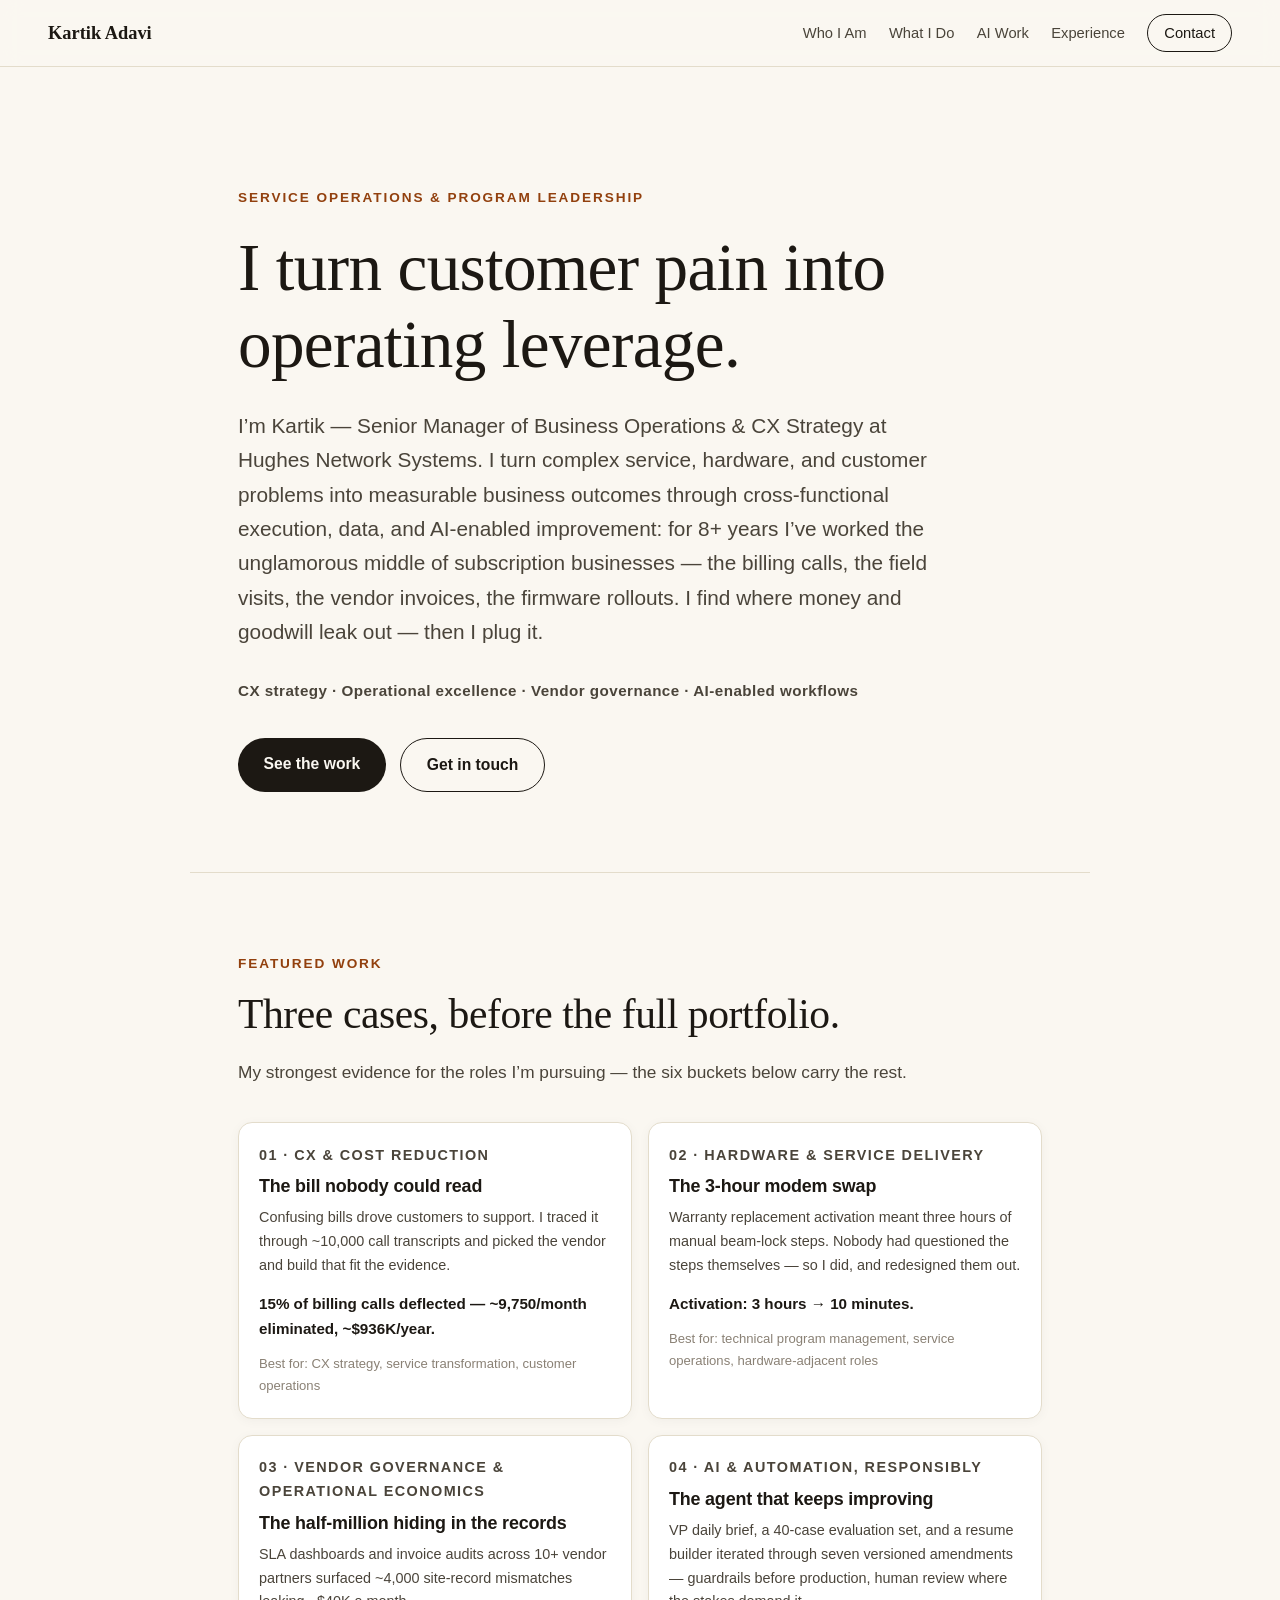
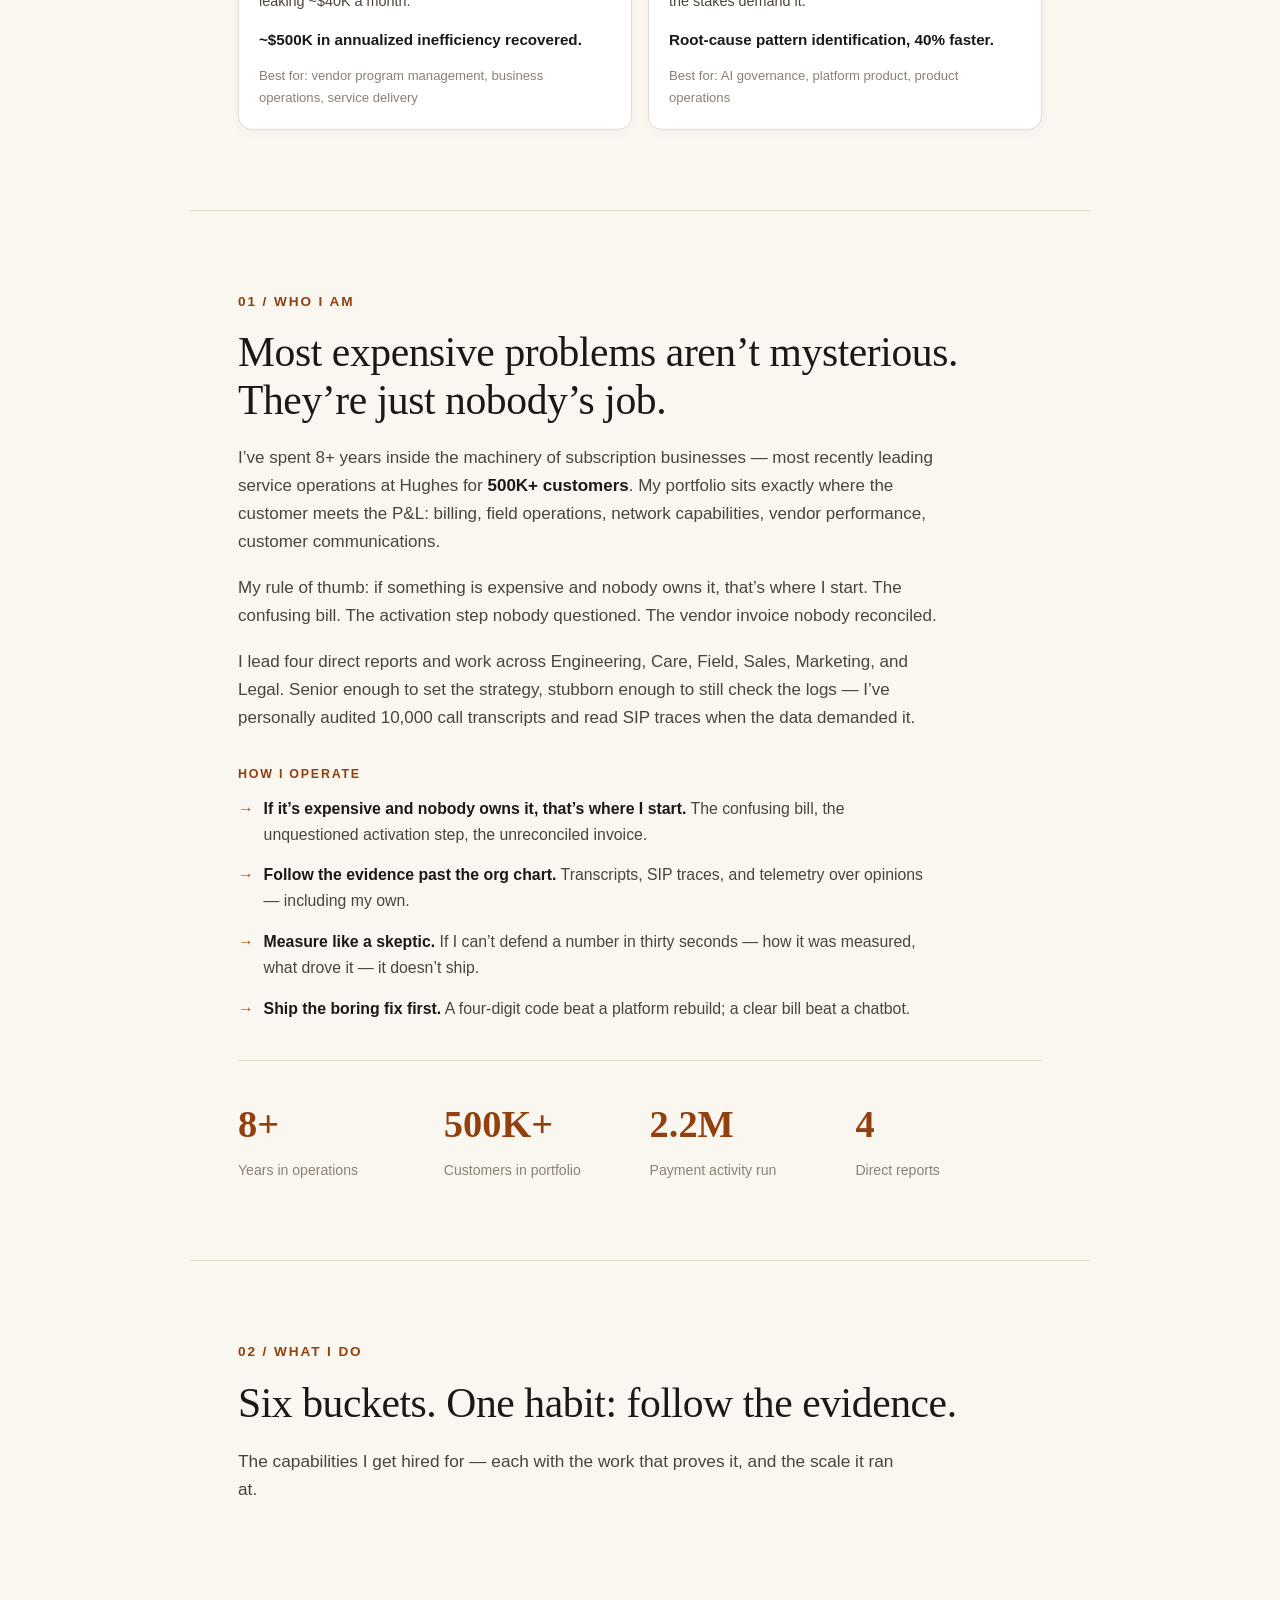
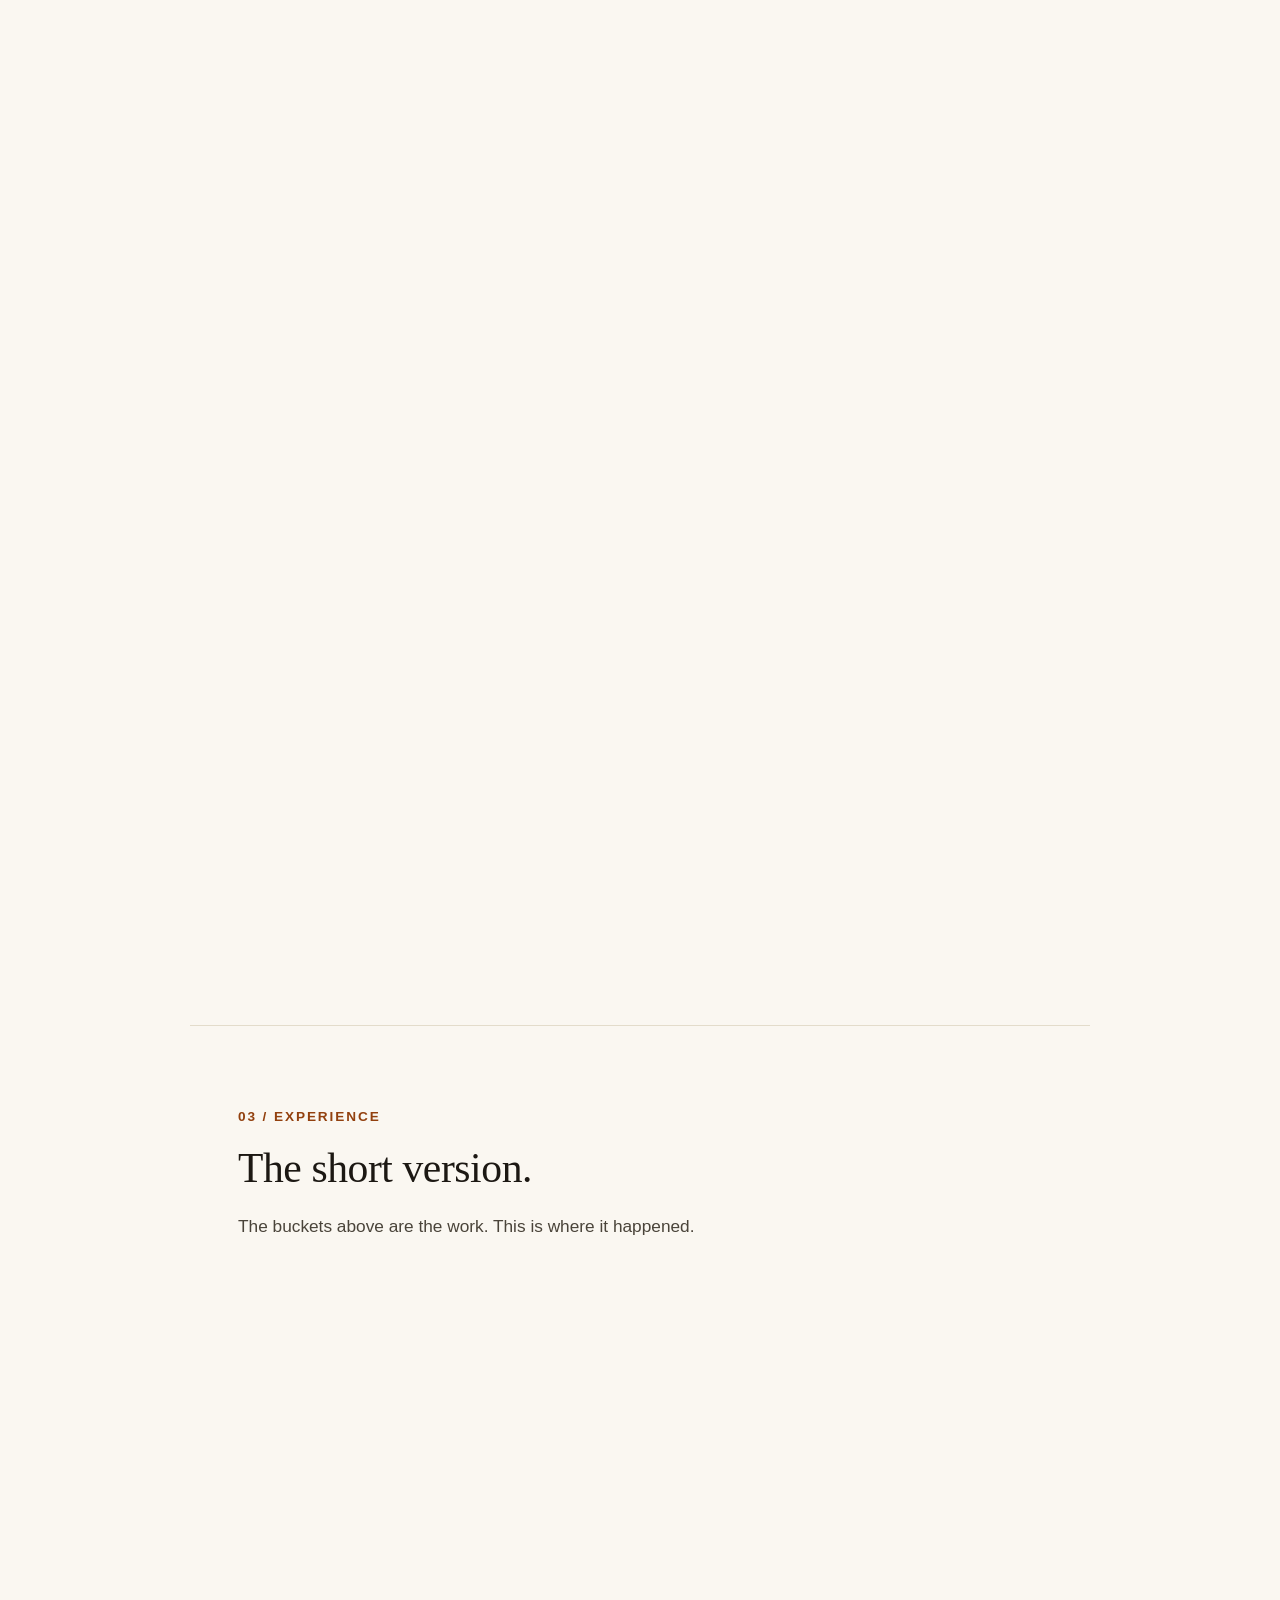
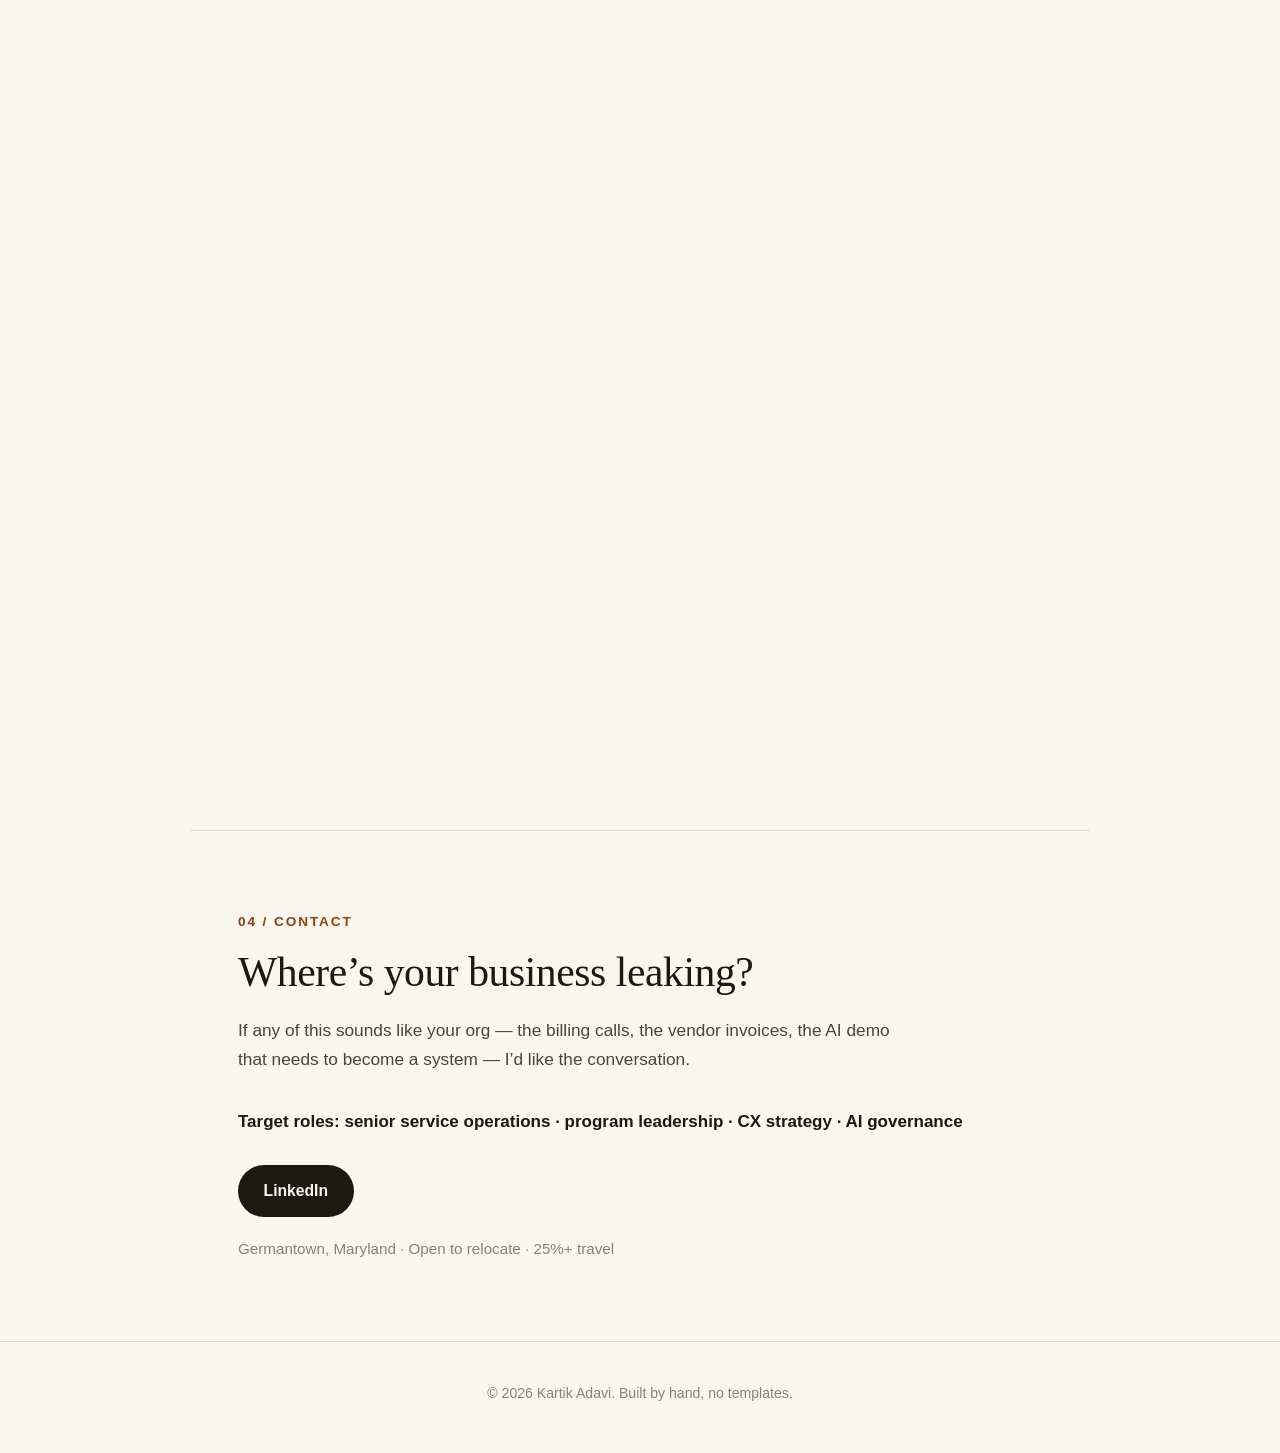
==== commit 117cab2f: "Portfolio: drop unverified token-saving figure from amend6 log" ====
--- a/index.html
+++ b/index.html
@@ -421,7 +421,7 @@
       <p><strong>Nov 15 &mdash; amend3.</strong> Canonical project bullets, so the same project is told the same way every time, plus a check that the judge hasn&rsquo;t drifted from the audit.</p>
       <p><strong>Nov 18 &mdash; amend4.</strong> Condensation for skim: bullets shortened without dropping mechanism or metric &mdash; the Bill Explainer bullet went from 35 words to 29 and kept its evidence.</p>
       <p><strong>Nov 18 &mdash; amend5.</strong> Grounding hardened: employer name, location, and dates triple-checked against the bank, and the judge now scores skim and groundedness from a deterministic report &mdash; it never sees the evidence bank itself.</p>
-      <p><strong>Nov 20 &mdash; amend6.</strong> Cost cut: 10 files loaded per run became 4, about 10,700 fewer tokens, and the Q&amp;A bank split so builds load only answered rows.</p>
+      <p><strong>Nov 20 &mdash; amend6.</strong> Cost cut: 10 files loaded per run became 4, and the Q&amp;A bank split so builds load only answered rows. (An earlier draft of this page quoted a token-saving figure here; I removed it &mdash; it traces only to a derived summary, not to the build manifest, so it doesn&rsquo;t ship.)</p>
       <p><strong>Nov 20 &mdash; amend7.</strong> A false-alarm fix: a digits-only wrapped bullet tail no longer fails as an unknown employer &mdash; and any employer not in the bank now fails as &ldquo;cannot be validated&rdquo; instead of slipping through.</p>
       <p><strong>Nov 21&ndash;22 &mdash; the pipeline around it.</strong> Roles capped by the daily build limit now carry over to the next morning run instead of dropping, and builds dedupe against the tracker so the same role isn&rsquo;t built twice.</p>
       <p class="outcome"><strong>The pattern: every change starts from a concrete failure or a measured cost, ships with tests, and stays reversible.</strong></p>
--- a/styles.css
+++ b/styles.css
@@ -0,0 +1,578 @@
+:root {
+  --paper: #faf7f1;
+  --paper-deep: #f3eee3;
+  --ink: #1c1813;
+  --ink-soft: #4a443a;
+  --ink-faint: #8a8175;
+  --accent: #b45309;
+  --accent-deep: #92400e;
+  --line: #e3dccb;
+  --card: #ffffff;
+}
+
+* { margin: 0; padding: 0; box-sizing: border-box; }
+
+html { scroll-behavior: smooth; }
+
+body {
+  font-family: 'Inter', -apple-system, BlinkMacSystemFont, 'Segoe UI', sans-serif;
+  background: var(--paper);
+  color: var(--ink);
+  line-height: 1.65;
+  font-size: 17px;
+  -webkit-font-smoothing: antialiased;
+}
+
+h1, h2, h3, h4 {
+  font-family: 'Fraunces', Georgia, serif;
+  font-weight: 500;
+  line-height: 1.15;
+  letter-spacing: -0.01em;
+}
+
+h1 { font-size: clamp(2.4rem, 6vw, 4.2rem); }
+h2 { font-size: clamp(1.7rem, 4vw, 2.6rem); margin-bottom: 1.2rem; }
+h3 { font-size: 1.45rem; margin-bottom: 0.3rem; }
+h4 { font-size: 1.12rem; margin-bottom: 0.5rem; font-family: 'Inter', sans-serif; font-weight: 600; }
+
+a { color: inherit; }
+
+/* ---------- Nav ---------- */
+.nav {
+  position: sticky;
+  top: 0;
+  z-index: 50;
+  display: flex;
+  align-items: center;
+  justify-content: space-between;
+  padding: 0.9rem clamp(1.2rem, 5vw, 3rem);
+  background: rgba(250, 247, 241, 0.88);
+  backdrop-filter: blur(10px);
+  -webkit-backdrop-filter: blur(10px);
+  border-bottom: 1px solid var(--line);
+}
+
+.nav-brand {
+  font-family: 'Fraunces', Georgia, serif;
+  font-weight: 600;
+  font-size: 1.15rem;
+  text-decoration: none;
+}
+
+.nav-links { display: flex; gap: 1.4rem; align-items: center; }
+.nav-links a {
+  text-decoration: none;
+  font-size: 0.92rem;
+  color: var(--ink-soft);
+  transition: color 0.2s;
+}
+.nav-links a:hover { color: var(--accent-deep); }
+.nav-cta {
+  border: 1px solid var(--ink);
+  border-radius: 999px;
+  padding: 0.35rem 1rem !important;
+  color: var(--ink) !important;
+}
+.nav-cta:hover { background: var(--ink); color: var(--paper) !important; }
+.nav-toggle { display: none; background: none; border: none; font-size: 1.4rem; cursor: pointer; color: var(--ink); }
+
+/* ---------- Hero ---------- */
+.hero {
+  max-width: 900px;
+  margin: 0 auto;
+  padding: clamp(4rem, 10vw, 7.5rem) clamp(1.2rem, 5vw, 3rem) clamp(3rem, 7vw, 5rem);
+}
+
+.eyebrow {
+  font-size: 0.85rem;
+  letter-spacing: 0.14em;
+  text-transform: uppercase;
+  color: var(--accent-deep);
+  font-weight: 600;
+  margin-bottom: 1.2rem;
+}
+
+.lede {
+  font-size: clamp(1.05rem, 2.4vw, 1.3rem);
+  color: var(--ink-soft);
+  margin: 1.6rem 0 2.2rem;
+  max-width: 44rem;
+}
+
+.hero-actions { display: flex; gap: 0.9rem; flex-wrap: wrap; }
+
+.btn {
+  display: inline-block;
+  text-decoration: none;
+  font-weight: 600;
+  font-size: 0.98rem;
+  padding: 0.8rem 1.6rem;
+  border-radius: 999px;
+  transition: transform 0.15s, background 0.2s, color 0.2s;
+}
+.btn:hover { transform: translateY(-1px); }
+.btn-solid { background: var(--ink); color: var(--paper); }
+.btn-solid:hover { background: var(--accent-deep); }
+.btn-ghost { border: 1.5px solid var(--ink); color: var(--ink); }
+.btn-ghost:hover { background: var(--ink); color: var(--paper); }
+
+/* ---------- Sections ---------- */
+.section {
+  max-width: 900px;
+  margin: 0 auto;
+  padding: clamp(3rem, 7vw, 5rem) clamp(1.2rem, 5vw, 3rem);
+  border-top: 1px solid var(--line);
+}
+
+.section-kicker {
+  font-size: 0.85rem;
+  letter-spacing: 0.14em;
+  text-transform: uppercase;
+  color: var(--accent-deep);
+  font-weight: 600;
+  margin-bottom: 1rem;
+}
+
+.section-sub {
+  color: var(--ink-soft);
+  font-size: 1.08rem;
+  margin-bottom: 2.2rem;
+  max-width: 42rem;
+}
+
+.prose { max-width: 44rem; }
+.prose p { margin-bottom: 1.1rem; color: var(--ink-soft); }
+.prose p strong { color: var(--ink); }
+
+/* ---------- Stats ---------- */
+.stats {
+  display: grid;
+  grid-template-columns: repeat(4, 1fr);
+  gap: 1.2rem;
+  margin-top: 2.4rem;
+  padding-top: 2rem;
+  border-top: 1px solid var(--line);
+}
+
+.stat { display: flex; flex-direction: column; gap: 0.25rem; }
+.stat-num {
+  font-family: 'Fraunces', Georgia, serif;
+  font-size: clamp(1.7rem, 3.4vw, 2.4rem);
+  font-weight: 600;
+  color: var(--accent-deep);
+}
+.stat-label { font-size: 0.88rem; color: var(--ink-faint); line-height: 1.4; }
+
+/* ---------- Buckets ---------- */
+.bucket {
+  background: var(--card);
+  border: 1px solid var(--line);
+  border-radius: 16px;
+  padding: clamp(1.5rem, 4vw, 2.4rem);
+  margin-bottom: 1.6rem;
+  box-shadow: 0 2px 12px rgba(28, 24, 19, 0.04);
+}
+
+.bucket-head {
+  display: grid;
+  grid-template-columns: 3.4rem 1fr;
+  gap: 1rem;
+  align-items: start;
+  margin-bottom: 1.2rem;
+}
+
+.bucket-num {
+  font-family: 'Fraunces', Georgia, serif;
+  font-size: 2rem;
+  font-weight: 600;
+  color: var(--accent);
+  line-height: 1.2;
+}
+
+.bucket-take {
+  font-family: 'Fraunces', Georgia, serif;
+  font-style: italic;
+  font-size: 1.08rem;
+  color: var(--ink-soft);
+  margin-top: 0.35rem;
+}
+
+.tags { display: flex; flex-wrap: wrap; gap: 0.5rem; margin-bottom: 1.6rem; }
+.tag {
+  font-size: 0.82rem;
+  font-weight: 500;
+  color: var(--accent-deep);
+  background: var(--paper-deep);
+  border: 1px solid var(--line);
+  border-radius: 999px;
+  padding: 0.28rem 0.8rem;
+  white-space: nowrap;
+}
+
+.project { padding: 1.3rem 0; border-top: 1px solid var(--line); }
+.project:first-of-type { border-top: none; padding-top: 0.4rem; }
+.project p { color: var(--ink-soft); font-size: 0.99rem; margin-bottom: 0.7rem; }
+.project-where { font-weight: 400; color: var(--ink-faint); font-size: 0.9rem; }
+.outcome {
+  display: inline-block;
+  background: var(--paper-deep);
+  border-left: 3px solid var(--accent);
+  padding: 0.55rem 1rem;
+  border-radius: 0 8px 8px 0;
+  font-size: 0.97rem;
+}
+.outcome strong { color: var(--ink); }
+
+/* ---------- Scale strip ---------- */
+.scale-strip {
+  display: grid;
+  grid-template-columns: repeat(3, 1fr);
+  gap: 0.8rem;
+  margin-top: 1.4rem;
+  padding-top: 1.4rem;
+  border-top: 1px dashed var(--line);
+}
+.scale-item {
+  font-size: 0.85rem;
+  color: var(--ink-faint);
+  line-height: 1.4;
+}
+.scale-item span {
+  display: block;
+  font-family: 'Fraunces', Georgia, serif;
+  font-size: 1.35rem;
+  font-weight: 600;
+  color: var(--accent-deep);
+}
+
+/* ---------- Before/after bars ---------- */
+.bars { margin: 1rem 0 0.4rem; display: grid; gap: 0.55rem; }
+.bar-row {
+  display: grid;
+  grid-template-columns: 6.5rem 1fr 4.5rem;
+  align-items: center;
+  gap: 0.8rem;
+}
+.bar-label { font-size: 0.85rem; color: var(--ink-soft); font-weight: 500; }
+.bar-track {
+  height: 0.85rem;
+  background: var(--paper-deep);
+  border-radius: 999px;
+  overflow: hidden;
+}
+.bar-fill {
+  height: 100%;
+  width: 0;
+  border-radius: 999px;
+  background: linear-gradient(90deg, var(--accent), var(--accent-deep));
+  transition: width 1.1s cubic-bezier(0.22, 1, 0.36, 1);
+}
+.bar-fill.bar-before { background: var(--ink-faint); opacity: 0.55; }
+.bars.visible .bar-fill { width: var(--w); }
+.bar-val { font-size: 0.88rem; font-weight: 600; color: var(--ink); text-align: right; }
+
+/* ---------- Timeline ---------- */
+.timeline { display: grid; gap: 2rem; margin-top: 2rem; }
+.job { position: relative; padding-left: 1.6rem; border-left: 2px solid var(--line); }
+.job::before {
+  content: '';
+  position: absolute;
+  left: -7px;
+  top: 6px;
+  width: 12px;
+  height: 12px;
+  border-radius: 50%;
+  background: var(--accent);
+}
+.job-dates {
+  font-size: 0.82rem;
+  letter-spacing: 0.1em;
+  text-transform: uppercase;
+  color: var(--ink-faint);
+  font-weight: 600;
+  margin-bottom: 0.4rem;
+}
+.job-loc { font-weight: 400; color: var(--ink-faint); font-size: 1rem; }
+.job-title { color: var(--accent-deep); font-weight: 600; margin-bottom: 0.6rem; font-size: 1.02rem; }
+.job-blurb { color: var(--ink-soft); font-size: 0.99rem; max-width: 42rem; }
+
+/* ---------- Columns ---------- */
+.cols { display: grid; grid-template-columns: 1fr 1fr; gap: 1.4rem; margin-top: 2.6rem; }
+.col {
+  background: var(--paper-deep);
+  border-radius: 12px;
+  padding: 1.5rem 1.6rem;
+}
+.plain { list-style: none; display: grid; gap: 0.55rem; color: var(--ink-soft); font-size: 0.97rem; }
+.plain strong { color: var(--ink); }
+
+/* ---------- Contact ---------- */
+.contact .hero-actions { margin: 1.8rem 0 1.2rem; }
+.location { color: var(--ink-faint); font-size: 0.95rem; }
+
+/* ---------- Footer ---------- */
+footer {
+  text-align: center;
+  padding: 2.5rem 1rem 3rem;
+  color: var(--ink-faint);
+  font-size: 0.88rem;
+  border-top: 1px solid var(--line);
+}
+
+/* ---------- Reveal ---------- */
+html.js .reveal { opacity: 0; transform: translateY(18px); transition: opacity 0.6s ease, transform 0.6s ease; }
+.reveal.visible { opacity: 1; transform: none; }
+@media (prefers-reduced-motion: reduce) {
+  .reveal { opacity: 1; transform: none; transition: none; }
+  .bar-fill { transition: none; }
+  .bars .bar-fill { width: var(--w); }
+  html { scroll-behavior: auto; }
+}
+
+/* ---------- Responsive ---------- */
+@media (max-width: 720px) {
+  .stats { grid-template-columns: repeat(2, 1fr); }
+  .scale-strip { grid-template-columns: 1fr 1fr; }
+  .cols { grid-template-columns: 1fr; }
+  .bucket-head { grid-template-columns: 1fr; gap: 0.2rem; }
+  .bucket-num { font-size: 1.5rem; }
+  .bar-row { grid-template-columns: 4.8rem 1fr 3.8rem; gap: 0.6rem; }
+  .nav-links {
+    display: none;
+    position: absolute;
+    top: 100%;
+    left: 0;
+    right: 0;
+    flex-direction: column;
+    background: var(--paper);
+    border-bottom: 1px solid var(--line);
+    padding: 1rem 1.2rem 1.4rem;
+    gap: 0.9rem;
+    align-items: flex-start;
+  }
+  .nav-links.open { display: flex; }
+  .nav-toggle { display: block; }
+}
+
+/* ---------- Flagship case: journey map ---------- */
+.casefile {
+  margin-top: 1.6rem;
+  border: 1px solid var(--line);
+  border-radius: 14px;
+  background: var(--paper);
+  padding: clamp(1.3rem, 3.5vw, 2rem);
+}
+.casefile h4 { font-size: 1.3rem; margin-bottom: 0.4rem; }
+.casefile-kicker {
+  font-size: 0.78rem;
+  letter-spacing: 0.14em;
+  text-transform: uppercase;
+  color: var(--accent-deep);
+  font-weight: 600;
+  margin-bottom: 0.7rem;
+}
+.casefile-evidence { font-size: 0.88rem; color: var(--ink-faint); margin-bottom: 1.4rem; }
+
+.sentiment { margin-bottom: 1.6rem; }
+.sentiment svg { width: 100%; height: auto; display: block; }
+.s-label { font-family: 'Inter', sans-serif; font-size: 11px; fill: var(--ink-faint); }
+
+.journey {
+  display: grid;
+  grid-template-columns: repeat(5, 1fr);
+  gap: 0.7rem;
+  margin-bottom: 1.4rem;
+}
+.j-phase {
+  background: var(--card);
+  border: 1px solid var(--line);
+  border-radius: 10px;
+  padding: 0.9rem 0.85rem;
+  display: flex;
+  flex-direction: column;
+  gap: 0.7rem;
+}
+.j-phase.j-after { border-color: var(--accent); background: #fffdf8; }
+.j-phase-name { font-size: 0.92rem; font-weight: 600; line-height: 1.35; }
+.j-stage {
+  display: inline-block;
+  font-size: 0.68rem;
+  font-weight: 700;
+  letter-spacing: 0.1em;
+  text-transform: uppercase;
+  color: var(--ink-faint);
+  border: 1px solid var(--line);
+  border-radius: 999px;
+  padding: 0.1rem 0.5rem;
+  margin-right: 0.4rem;
+  vertical-align: 1px;
+}
+.j-stage-after { color: var(--accent-deep); border-color: var(--accent); }
+.j-lane p { font-size: 0.85rem; color: var(--ink-soft); line-height: 1.5; }
+.j-lane-label {
+  font-size: 0.68rem !important;
+  font-weight: 700;
+  letter-spacing: 0.1em;
+  text-transform: uppercase;
+  color: var(--ink-faint) !important;
+  margin-bottom: 0.25rem;
+}
+.j-metric p:last-child { font-weight: 600; color: var(--ink); }
+.j-ev {
+  display: inline-block;
+  font-size: 0.72rem;
+  color: var(--accent-deep);
+  background: var(--paper-deep);
+  border-radius: 4px;
+  padding: 0.05rem 0.35rem;
+  margin-top: 0.3rem;
+}
+
+.intervention {
+  border-left: 3px solid var(--accent);
+  background: var(--card);
+  border-radius: 0 10px 10px 0;
+  padding: 1.1rem 1.2rem;
+  margin-bottom: 1.4rem;
+}
+.intervention-label {
+  font-size: 0.78rem;
+  letter-spacing: 0.14em;
+  text-transform: uppercase;
+  color: var(--accent-deep);
+  font-weight: 700;
+  margin-bottom: 0.5rem;
+}
+.intervention > p:nth-of-type(2) { color: var(--ink-soft); font-size: 0.95rem; margin-bottom: 0.8rem; }
+
+.blueprint { margin-bottom: 1.2rem; }
+.bp-row {
+  display: grid;
+  grid-template-columns: 8.5rem 1fr;
+  gap: 0.8rem;
+  align-items: start;
+  padding: 0.7rem 0;
+  border-top: 1px dashed var(--line);
+}
+.bp-label {
+  font-size: 0.75rem;
+  font-weight: 700;
+  letter-spacing: 0.08em;
+  text-transform: uppercase;
+  color: var(--ink-soft);
+  padding-top: 0.25rem;
+}
+.bp-chips { display: flex; flex-wrap: wrap; gap: 0.45rem; }
+.bp-chip {
+  font-size: 0.82rem;
+  background: var(--card);
+  border: 1px solid var(--line);
+  border-radius: 6px;
+  padding: 0.3rem 0.65rem;
+  color: var(--ink-soft);
+}
+
+.footnote {
+  font-size: 0.92rem;
+  color: var(--ink-soft);
+  border-top: 1px solid var(--line);
+  padding-top: 1rem;
+  margin-top: 0.4rem;
+}
+.footnote strong { color: var(--ink); }
+.bucket > .footnote { margin-bottom: 1.4rem; }
+
+/* ---------- How I listen ---------- */
+.listen { margin: 1.6rem 0 0.2rem; }
+.listen-grid { display: grid; grid-template-columns: repeat(3, 1fr); gap: 0.8rem; }
+.listen-item {
+  background: var(--paper-deep);
+  border-radius: 10px;
+  padding: 1rem 1.1rem;
+}
+.listen-source { font-weight: 600; font-size: 0.9rem; margin-bottom: 0.35rem; }
+.listen-out { font-size: 0.87rem; color: var(--ink-soft); }
+
+/* ---------- Operating principles ---------- */
+.principles { margin: 2rem 0 0; }
+.principles ol { list-style: none; display: grid; gap: 0.9rem; margin-top: 0.4rem; }
+.principles li {
+  position: relative;
+  padding-left: 1.6rem;
+  color: var(--ink-soft);
+  font-size: 0.99rem;
+  max-width: 44rem;
+}
+.principles li::before {
+  content: '→';
+  position: absolute;
+  left: 0;
+  color: var(--accent);
+  font-weight: 700;
+}
+.principles li strong { color: var(--ink); }
+
+/* ---------- Responsive: journey map ---------- */
+@media (max-width: 900px) {
+  .journey { grid-template-columns: repeat(2, 1fr); }
+  .listen-grid { grid-template-columns: 1fr; }
+}
+@media (max-width: 720px) {
+  .journey { grid-template-columns: 1fr; }
+  .bp-row { grid-template-columns: 1fr; gap: 0.4rem; }
+}
+
+/* ---------- Featured work ---------- */
+.strengths {
+  font-size: 0.95rem;
+  font-weight: 600;
+  letter-spacing: 0.03em;
+  color: var(--ink-soft);
+  margin: -0.4rem 0 2.2rem;
+}
+.featured-grid { display: grid; grid-template-columns: repeat(2, 1fr); gap: 1rem; }
+.featured-card {
+  display: block;
+  background: var(--card);
+  border: 1px solid var(--line);
+  border-radius: 14px;
+  padding: 1.3rem 1.25rem;
+  text-decoration: none;
+  box-shadow: 0 2px 12px rgba(28, 24, 19, 0.04);
+  transition: transform 0.15s, border-color 0.2s;
+}
+.featured-card:hover { transform: translateY(-2px); border-color: var(--accent); }
+.featured-num {
+  font-size: 0.72rem;
+  font-weight: 700;
+  letter-spacing: 0.1em;
+  text-transform: uppercase;
+  color: var(--accent-deep);
+  margin-bottom: 0.55rem;
+}
+.featured-card h4 { margin-bottom: 0.6rem; }
+.featured-card > p { font-size: 0.9rem; color: var(--ink-soft); margin-bottom: 0.8rem; }
+.featured-card > p.featured-num { margin-bottom: 0.55rem; }
+.featured-metric { font-size: 0.95rem !important; color: var(--ink) !important; }
+.featured-roles { font-size: 0.82rem !important; color: var(--ink-faint) !important; margin-bottom: 0 !important; }
+.featured-note { margin-top: 1.5rem; color: var(--ink-soft); font-size: 0.97rem; }
+.featured-note a { color: var(--accent-deep); font-weight: 600; }
+
+/* ---------- Math note ---------- */
+.math-note {
+  font-size: 0.9rem;
+  color: var(--ink-soft);
+  background: var(--paper-deep);
+  border-radius: 8px;
+  padding: 0.8rem 1rem;
+  margin-bottom: 1.4rem;
+}
+.math-note strong { color: var(--ink); }
+
+/* ---------- AI section labels ---------- */
+.ai-note { font-size: 0.92rem; color: var(--ink-faint); margin-bottom: 0.8rem; max-width: 42rem; }
+.target-roles { font-weight: 600; color: var(--ink); margin-bottom: 1.8rem; }
+
+@media (max-width: 900px) {
+  .featured-grid { grid-template-columns: 1fr; }
+}
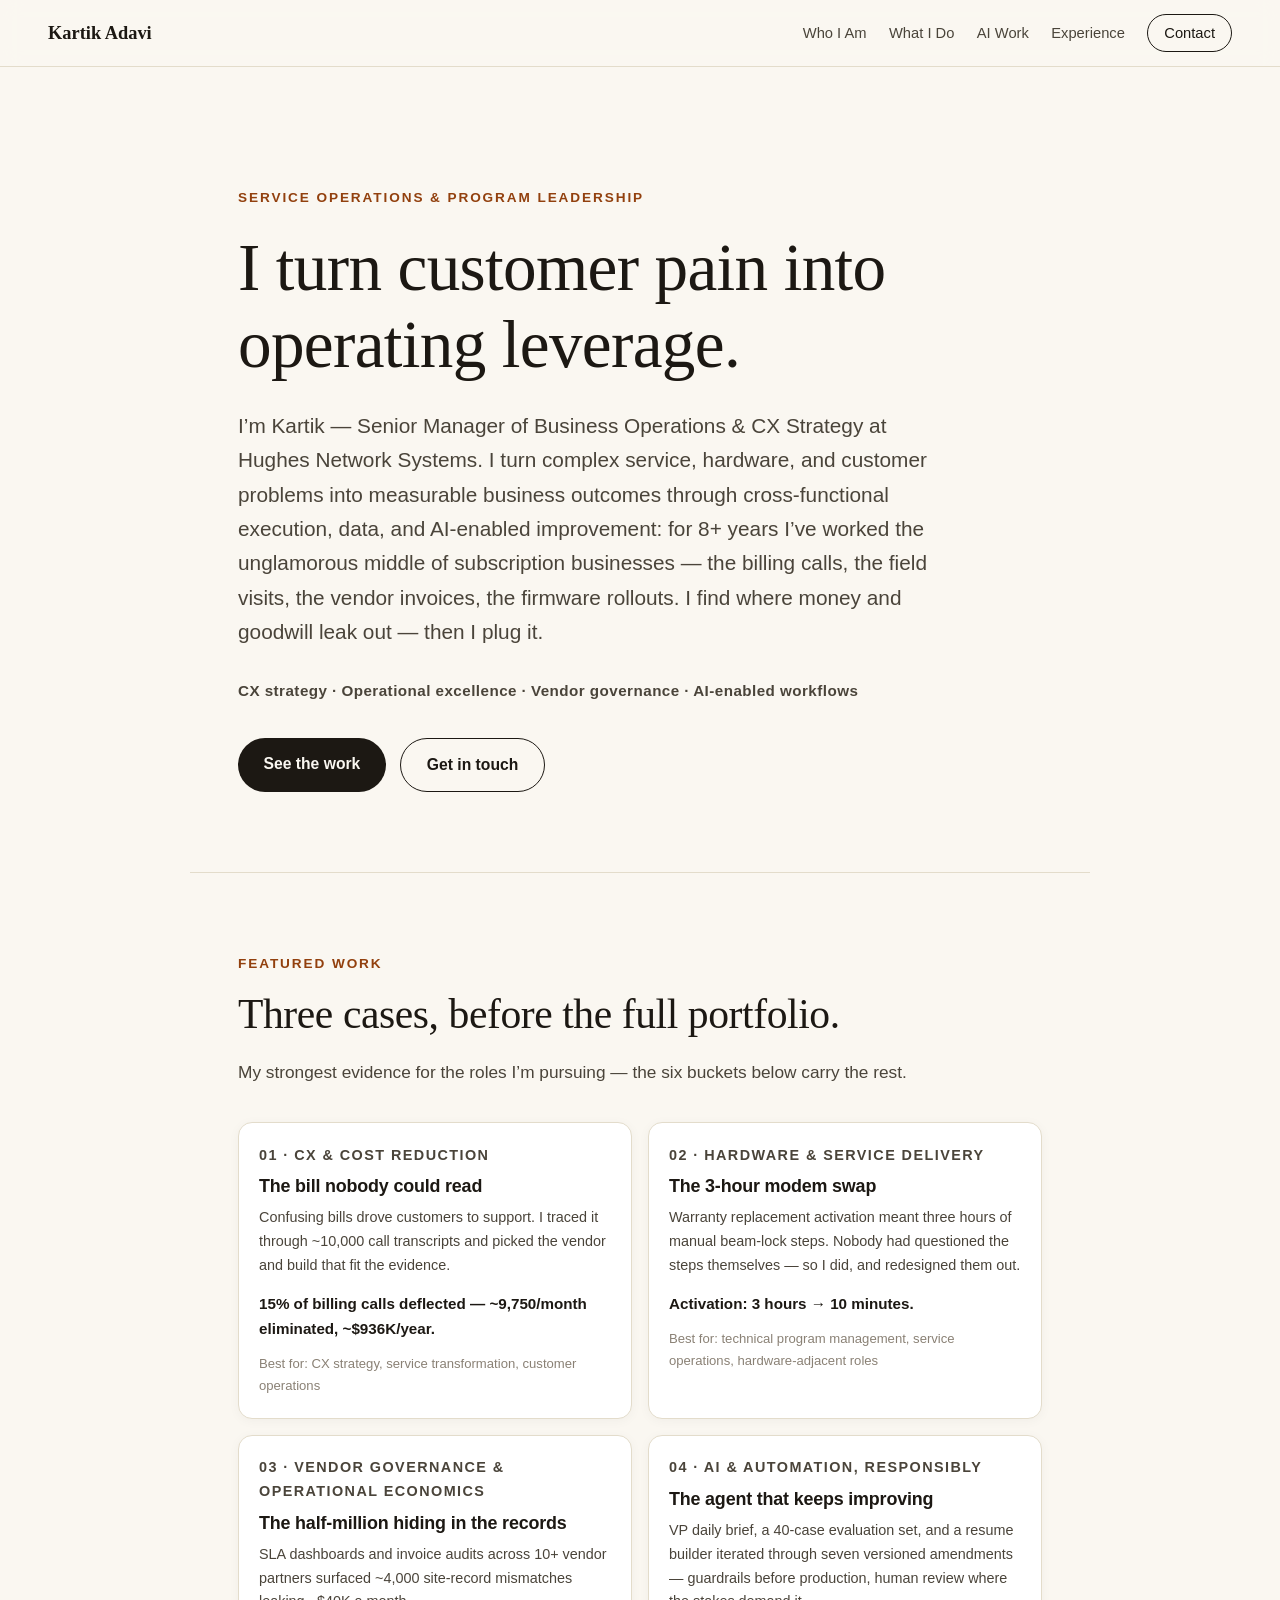
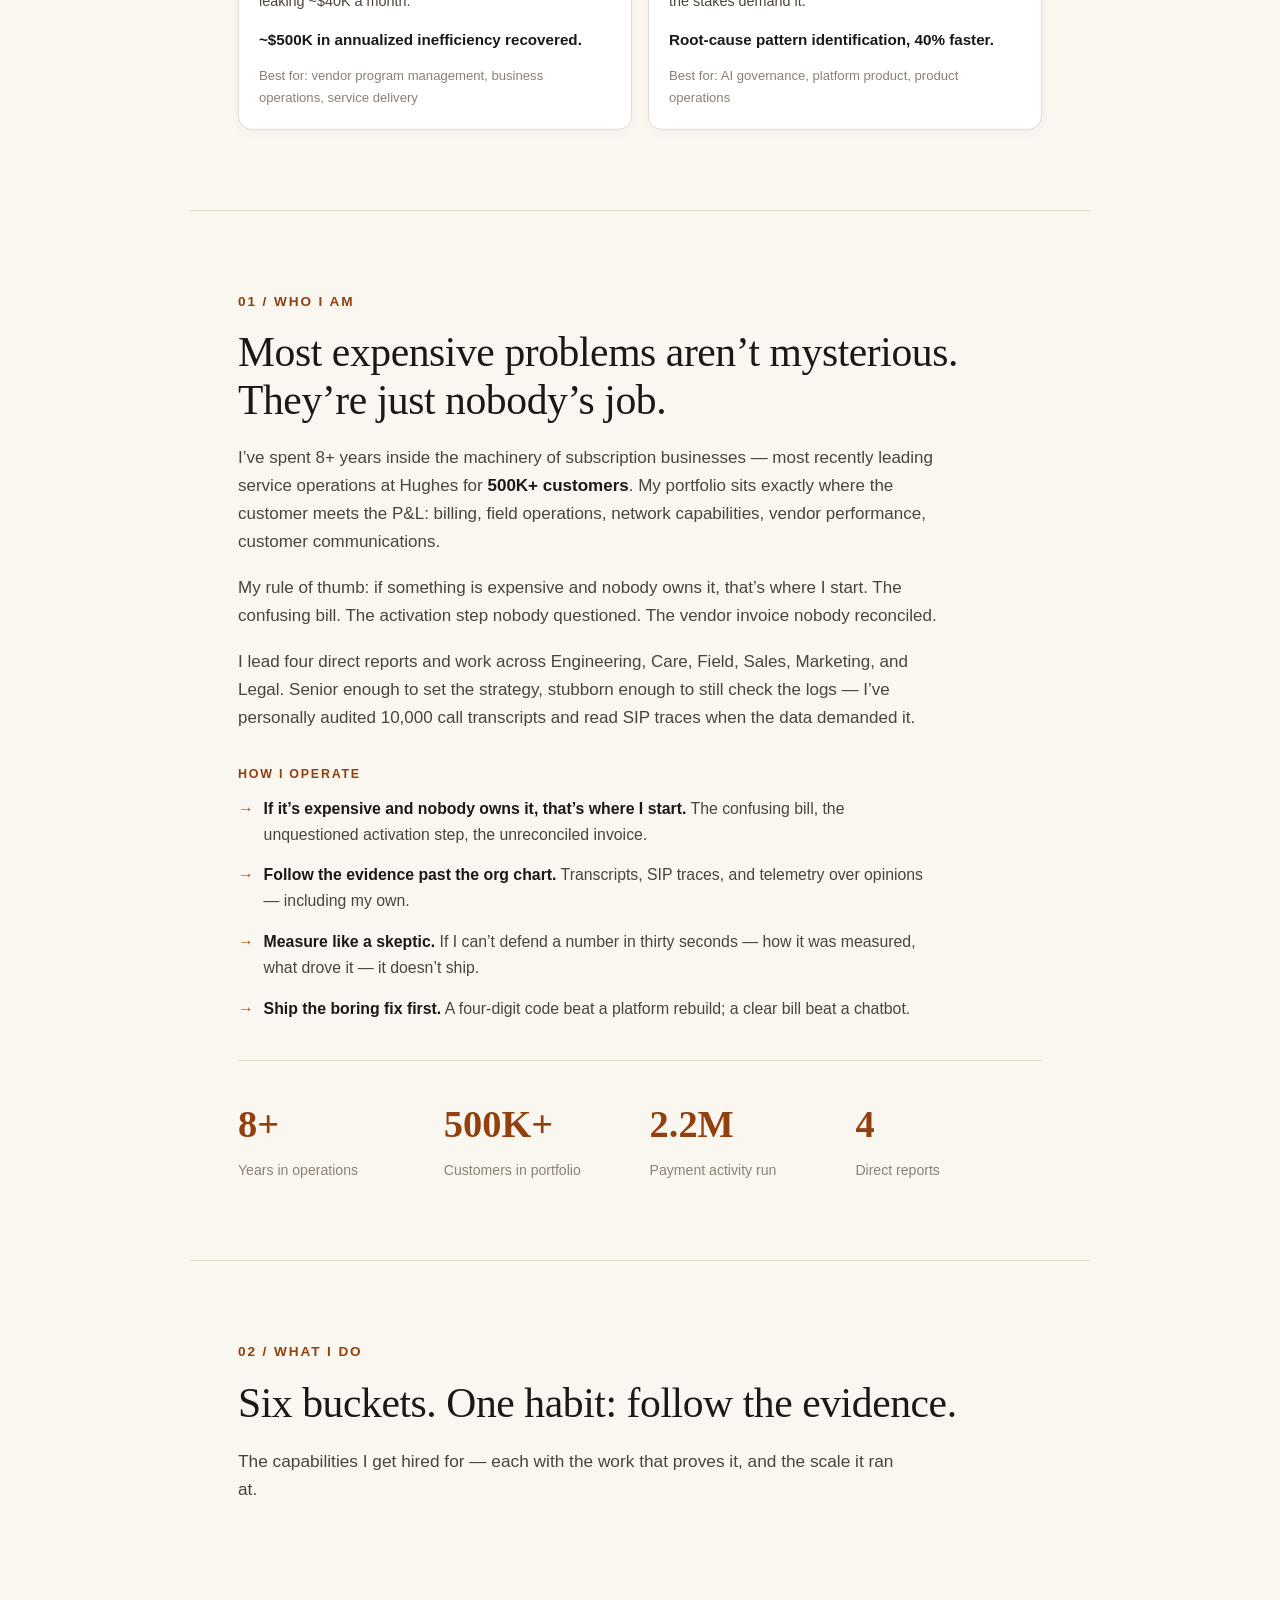
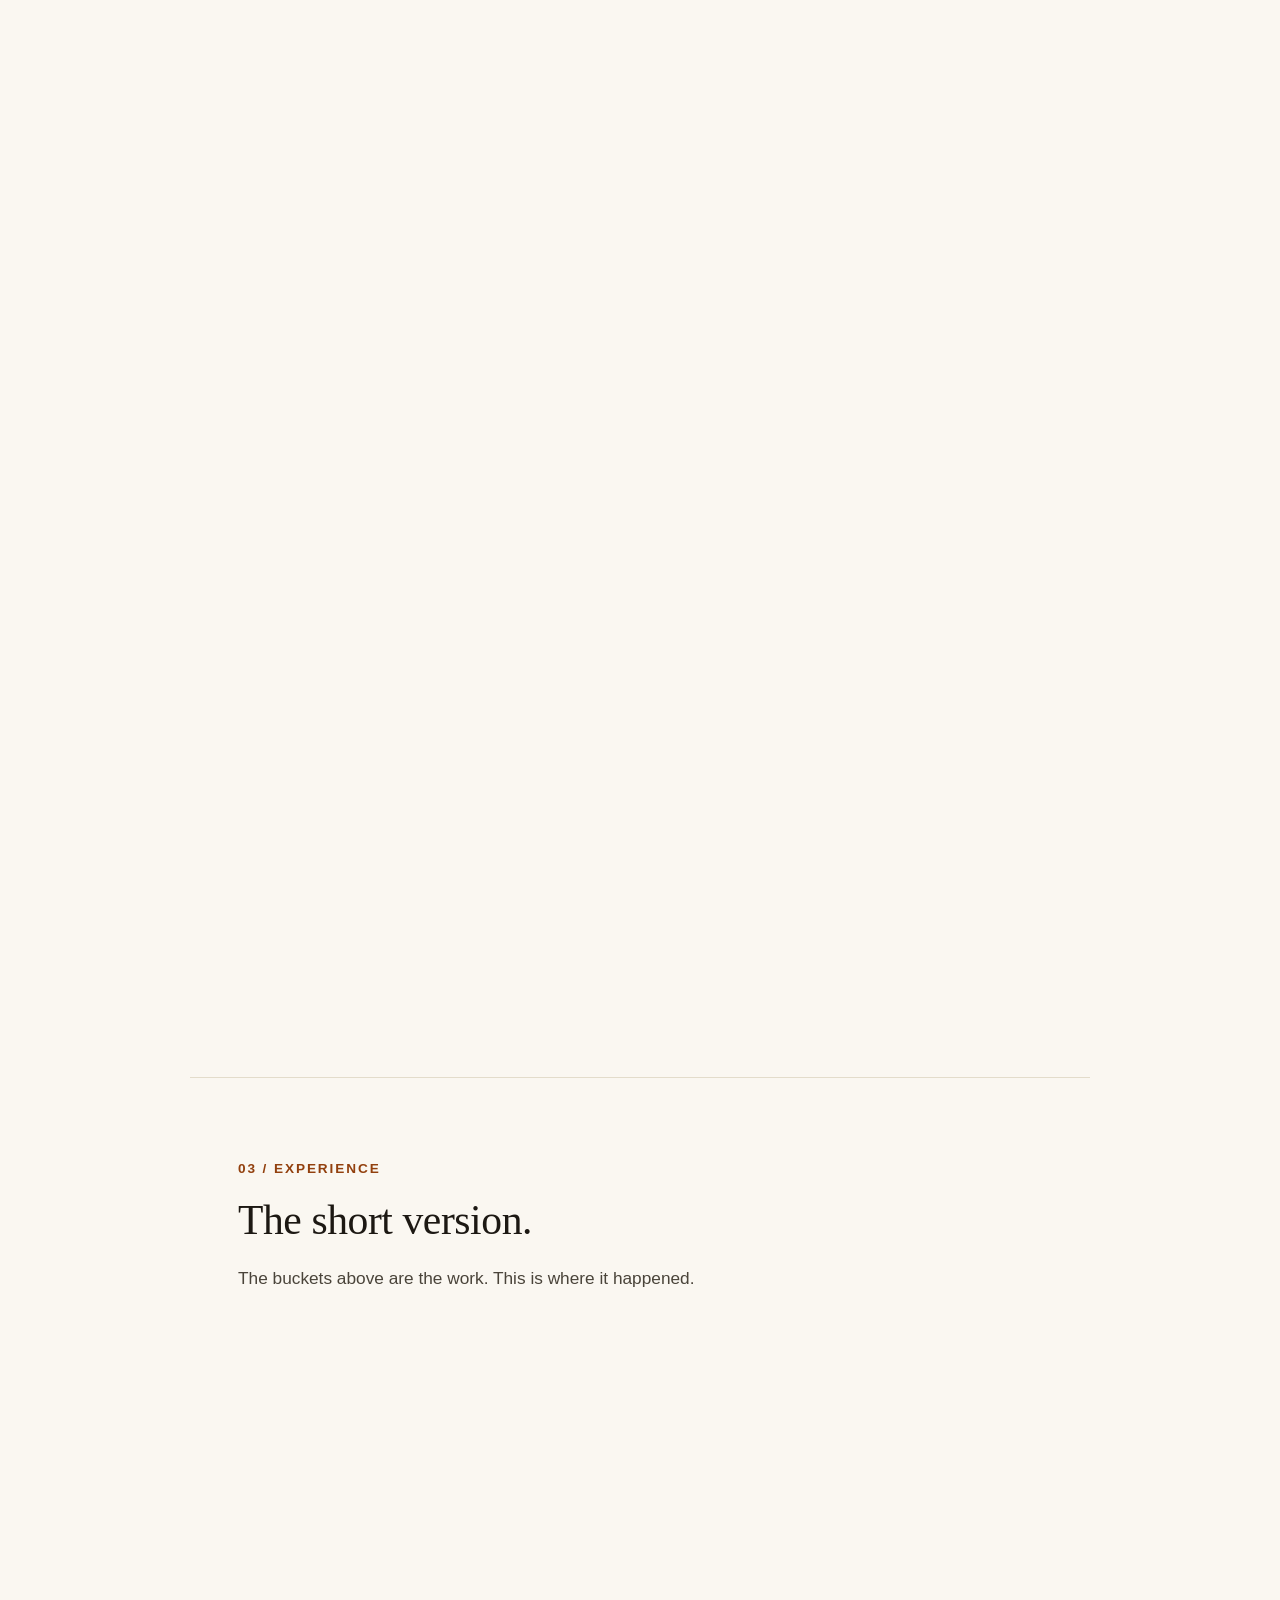
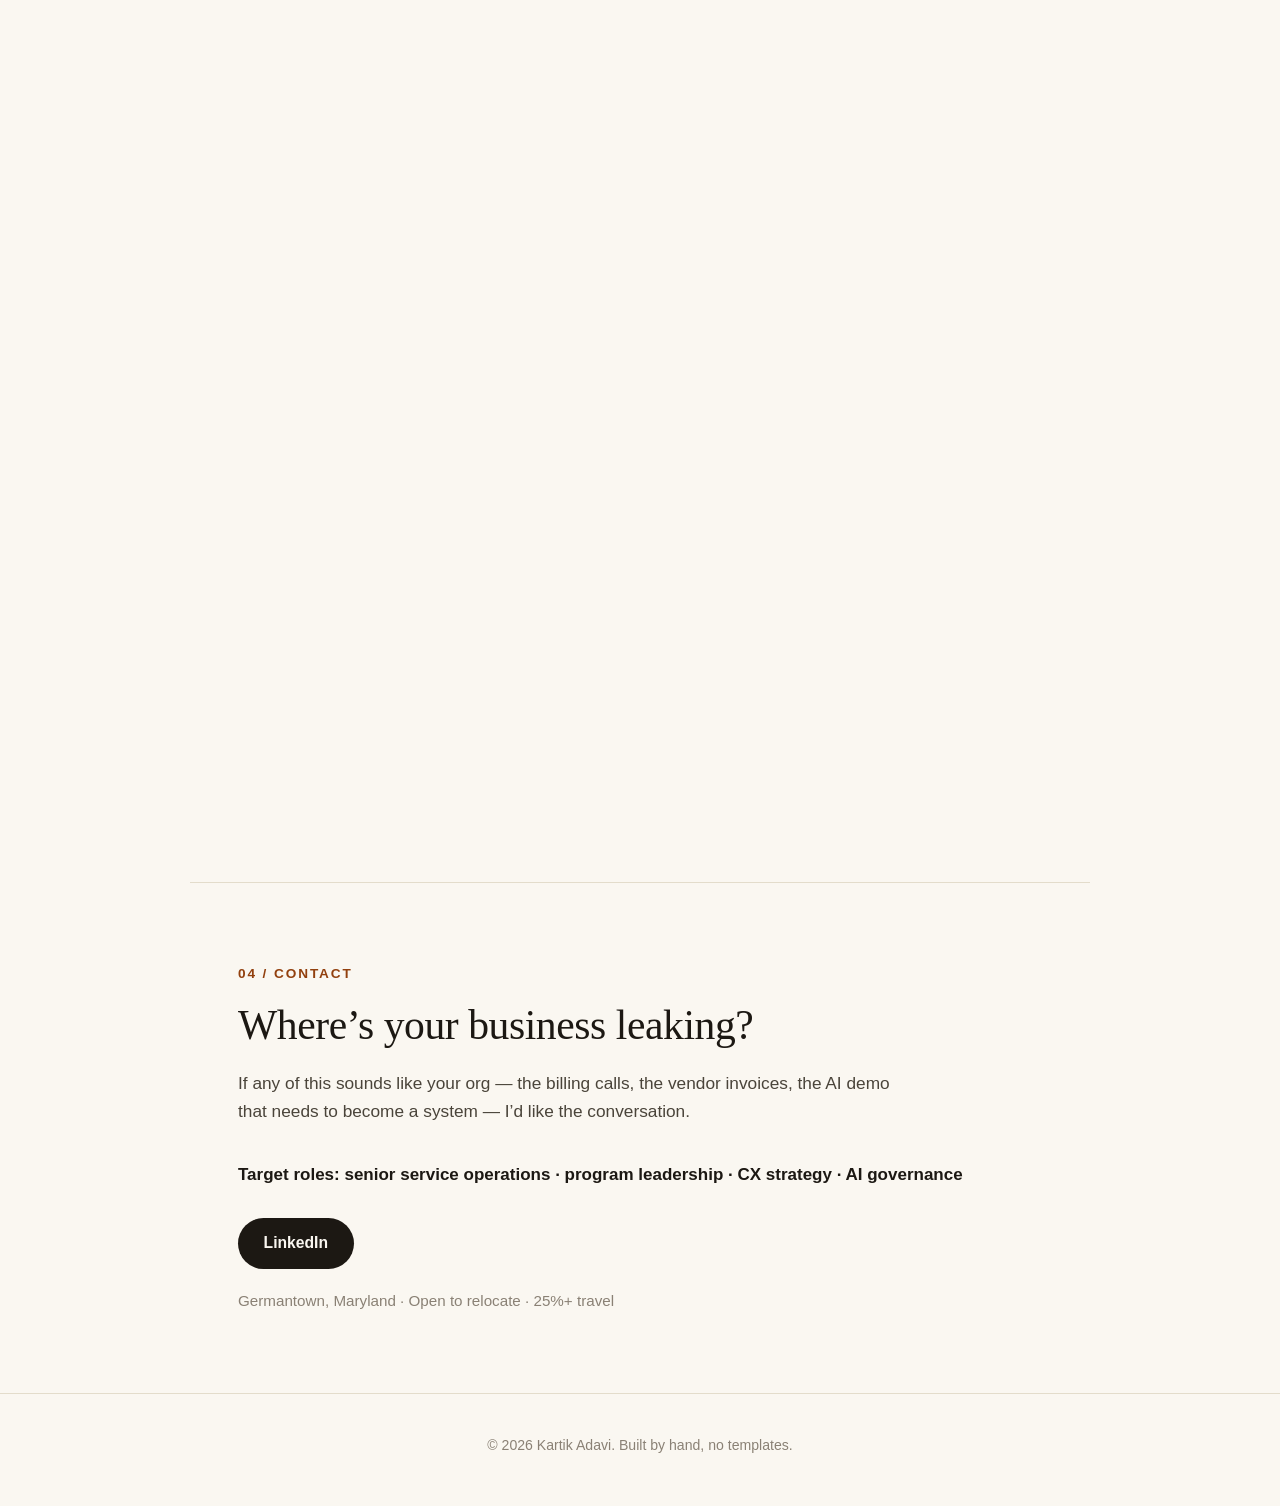
==== commit 7a70b3bb: "Portfolio: Bill Explainer 50% cost cut banked; launch readiness now proven by modem/AWR/Fusion" ====
--- a/index.html
+++ b/index.html
@@ -123,7 +123,7 @@
     <div class="project">
       <h4>The &ldquo;flaky network&rdquo; that wasn&rsquo;t</h4>
       <p>Recurring VoIP drops across ~60K calls a month. Root-cause analysis across SIP signaling, terminal logs, and customer complaints pointed at bandwidth-request behavior during peak congestion &mdash; not capacity. I drove firmware validation and a staged rollout with Engineering.</p>
-      <p class="outcome"><strong>Dropped calls down ~10%, CSAT up ~15%.</strong></p>
+      <p class="outcome"><strong>Dropped calls down ~10%, CSAT up ~15% on the ~60K-call-a-month VoIP service.</strong></p>
     </div>
     <div class="project">
       <h4>Churn you can engineer down</h4>
@@ -243,8 +243,8 @@
     </div>
     <div class="project">
       <h4>Buying the Bill Explainer right</h4>
-      <p>Evaluated multiple vendors for the Interactive Bill Explainer, negotiated on cost, right-sized for actual usage, and cut operational waste out of the contract.</p>
-      <p class="outcome"><strong>Lower cost, right-sized from day one.</strong></p>
+      <p>Chose the vendor on product fit for satellite internet, renegotiated as part of the initial signing, then right-sized the contract by actual usage.</p>
+      <p class="outcome"><strong>Contract cost down 50%.</strong></p>
     </div>
     <div class="scale-strip">
       <div class="scale-item"><span>10+</span> vendor partners</div>
@@ -266,9 +266,9 @@
       <span class="tag">Payment operations</span><span class="tag">Process automation</span><span class="tag">Field operations</span><span class="tag">Root-cause analysis</span><span class="tag">Firmware rollouts</span>
     </div>
     <div class="project">
-      <h4>2.2M payments on the expensive rail</h4>
-      <p>Ran payments at 2.2M in payment activity. Credit-card processing fees were treated as a cost of doing business &mdash; until a card-to-ACH pilot proved customers would switch, and a full adoption program followed it.</p>
-      <p class="outcome"><strong>9% of the customer base moved to ACH.</strong></p>
+      <h4>$2.2M a month on the expensive rail</h4>
+      <p>Drove $2.2M a month in digital transactions. Credit-card processing fees were treated as a cost of doing business &mdash; until a card-to-ACH pilot proved customers would switch, and a full adoption program followed it.</p>
+      <p class="outcome"><strong>9% of the customer base moved to ACH &mdash; adoption-led savings on card processing fees.</strong></p>
     </div>
     <div class="project">
       <h4>The 0-to-1 self-install</h4>
@@ -327,8 +327,8 @@
     </div>
     <div class="project">
       <h4>Decisions before launches</h4>
-      <p>I own launch readiness: go/no-go criteria, engineering reprioritization driven by customer data, and the cross-functional choreography &mdash; from the managed-services GTM to a full rebrand tied to a new satellite launch. If it isn&rsquo;t ready, it doesn&rsquo;t ship.</p>
-      <p class="outcome"><strong>Launches that land instead of limp.</strong></p>
+      <p>I own launch readiness: go/no-go criteria, engineering reprioritization driven by customer data, and the cross-functional choreography &mdash; from the managed-services GTM to a full rebrand tied to a new satellite launch. Firmware was qualified with technical teams before alpha-beta testing, with data-driven rollout and rollback calls. If it isn&rsquo;t ready, it doesn&rsquo;t ship.</p>
+      <p class="outcome"><strong>Launches shipped ready &mdash; modem update (dropped calls down 5%), AWR revamp (activation 3 hours to 10 minutes), Fusion self-install (install costs down 70%).</strong></p>
     </div>
     <div class="scale-strip">
       <div class="scale-item"><span>$400K</span> / month campaign revenue</div>
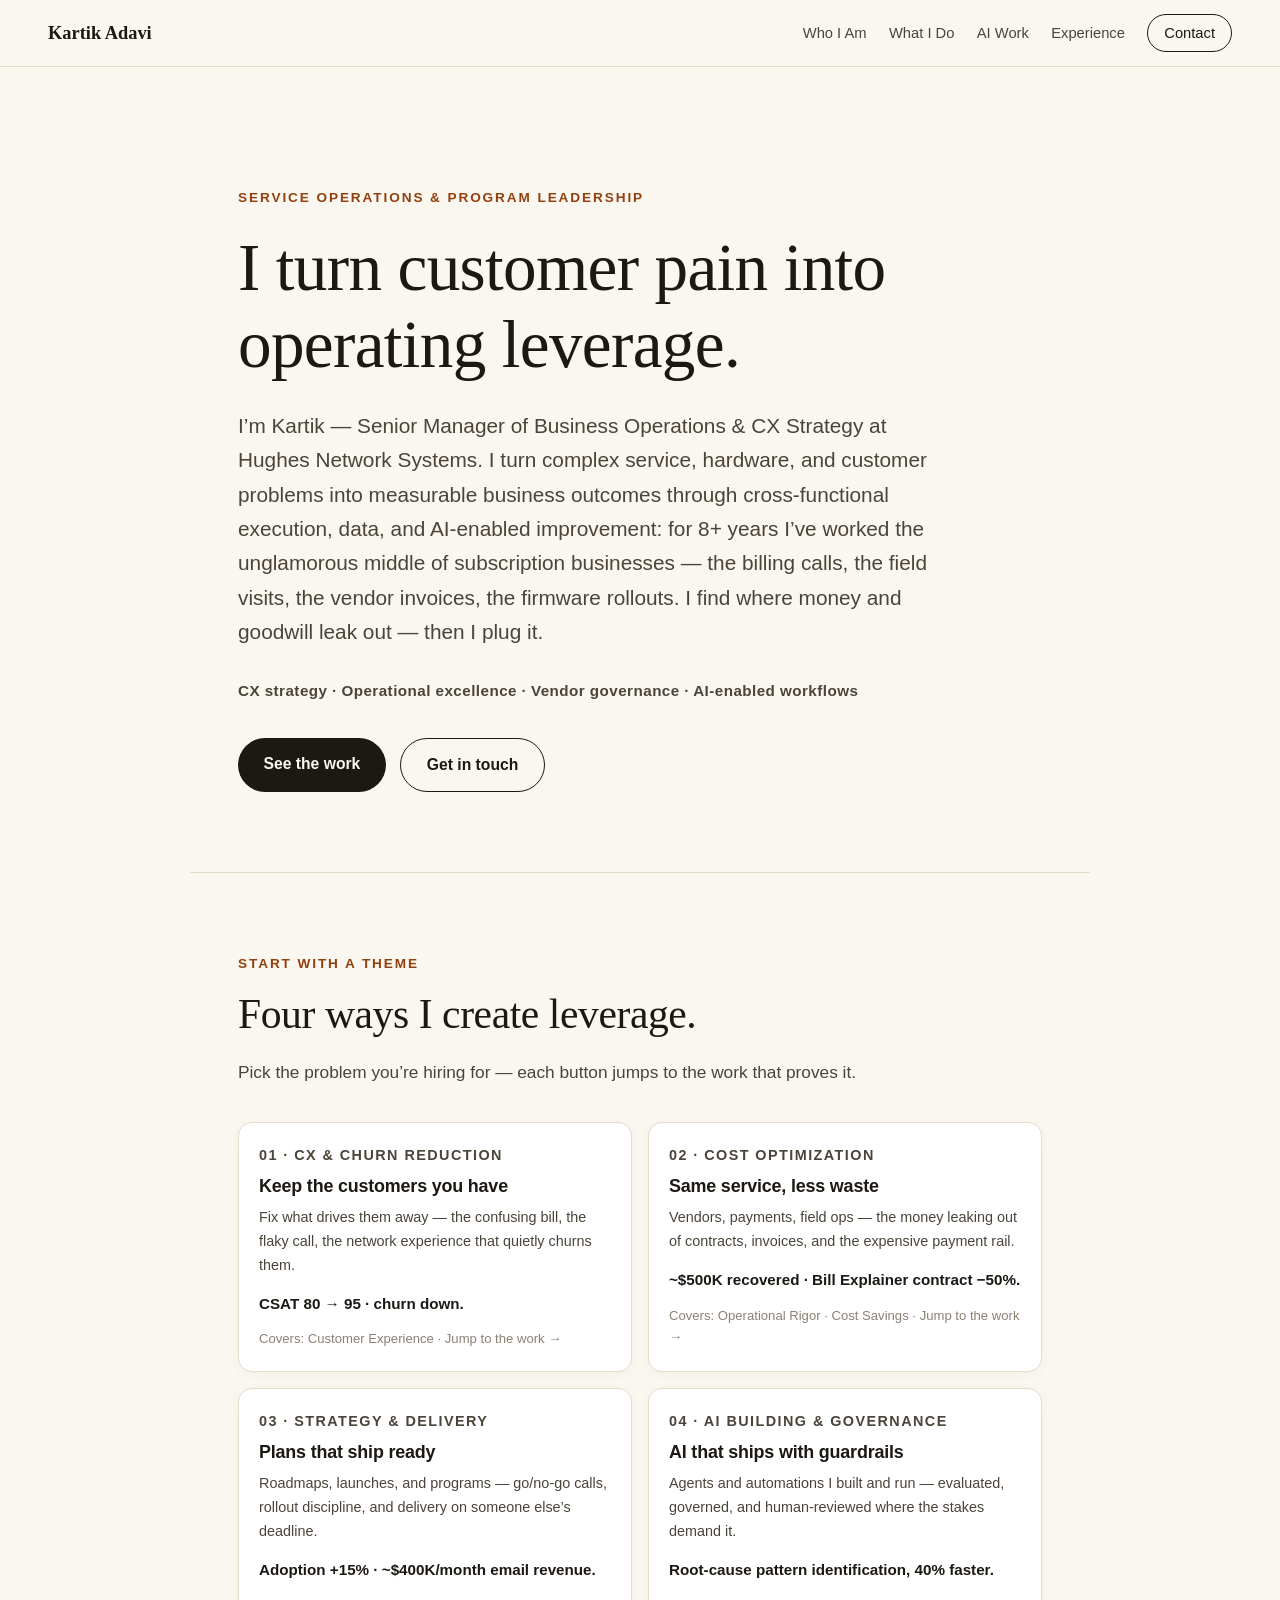
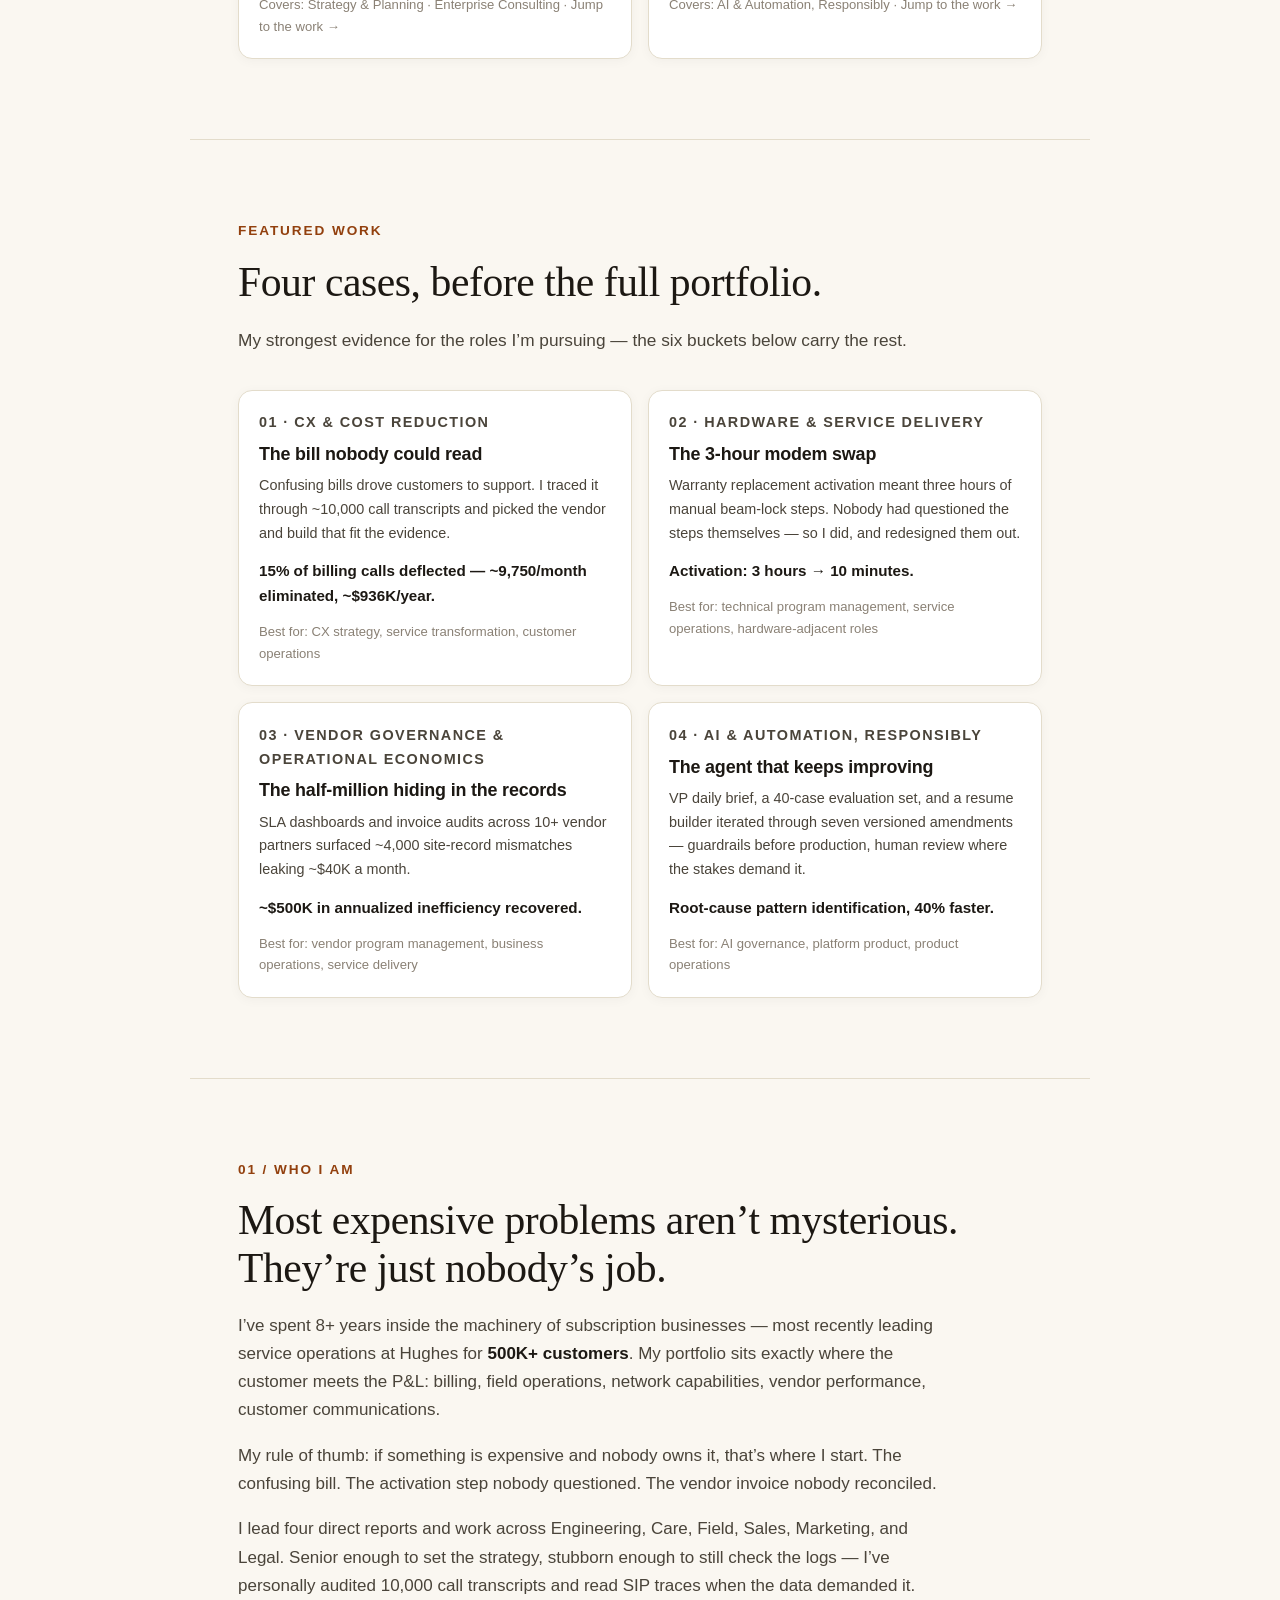
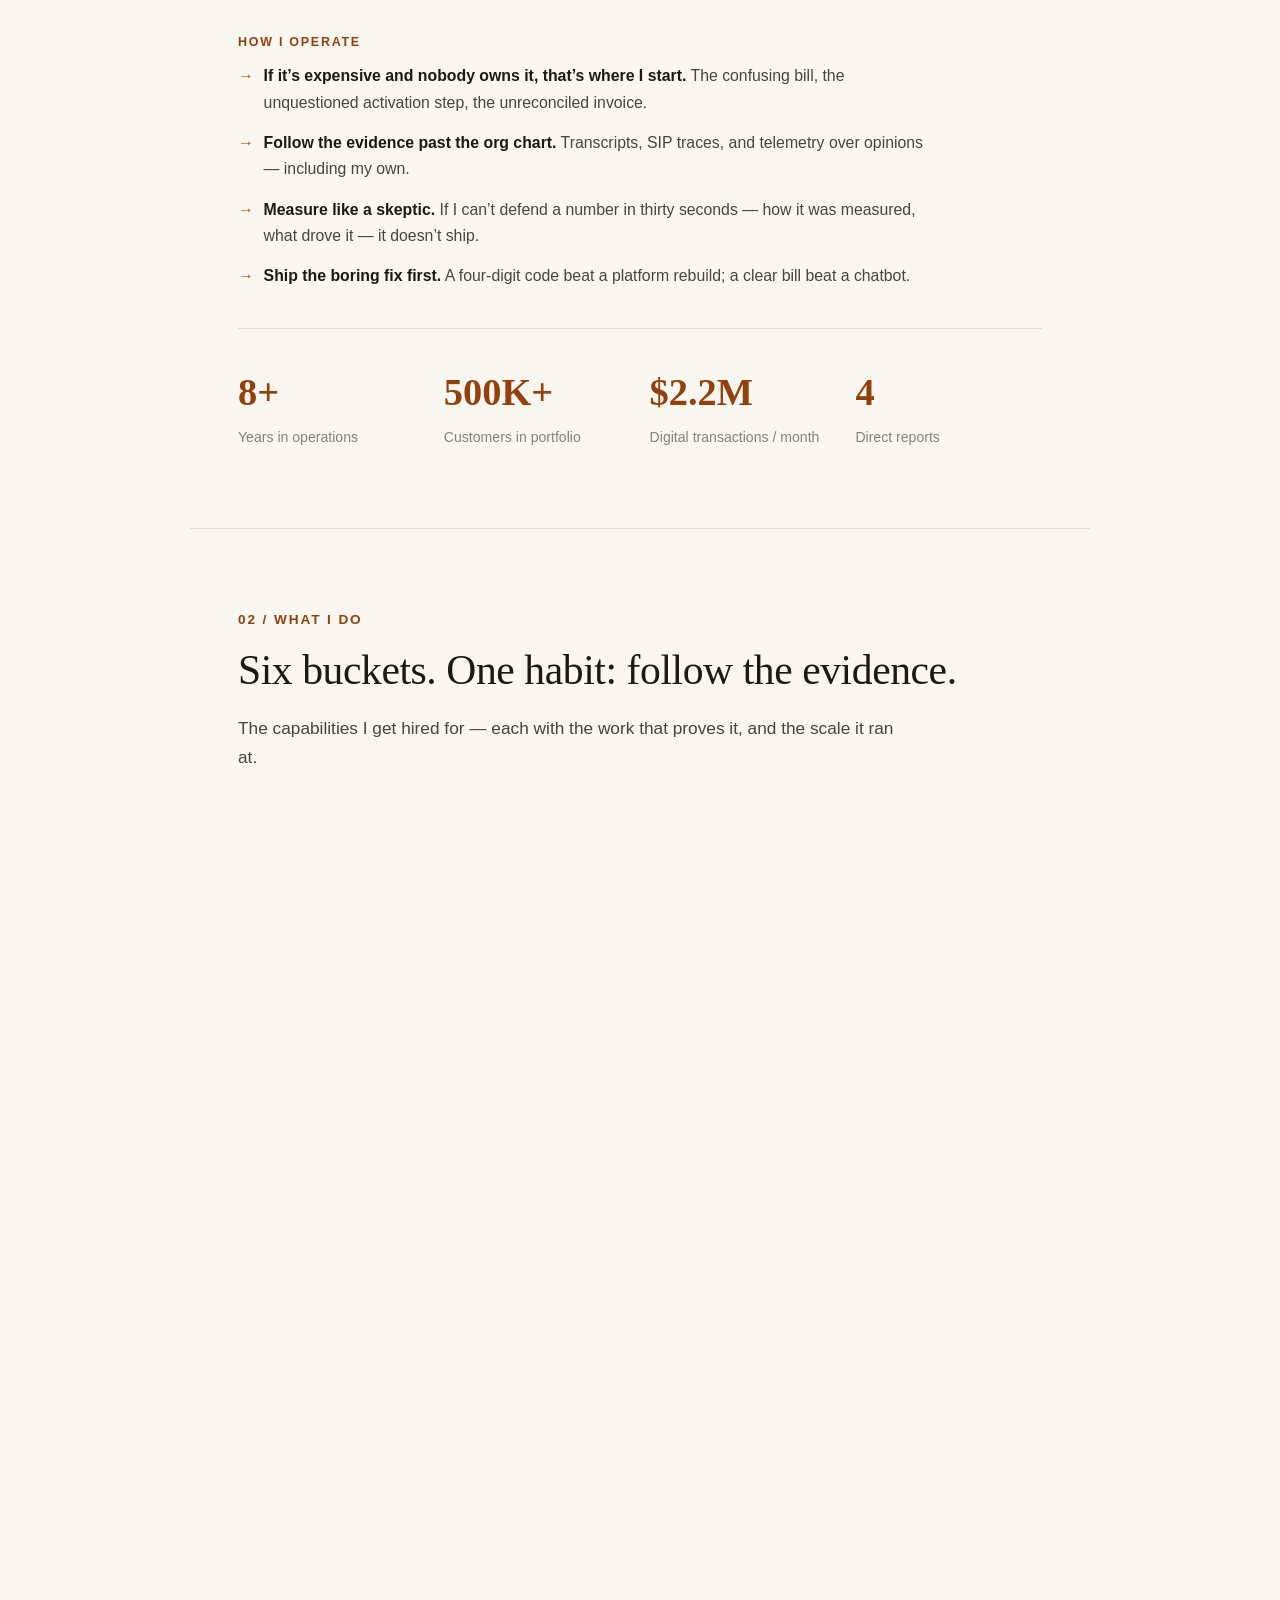
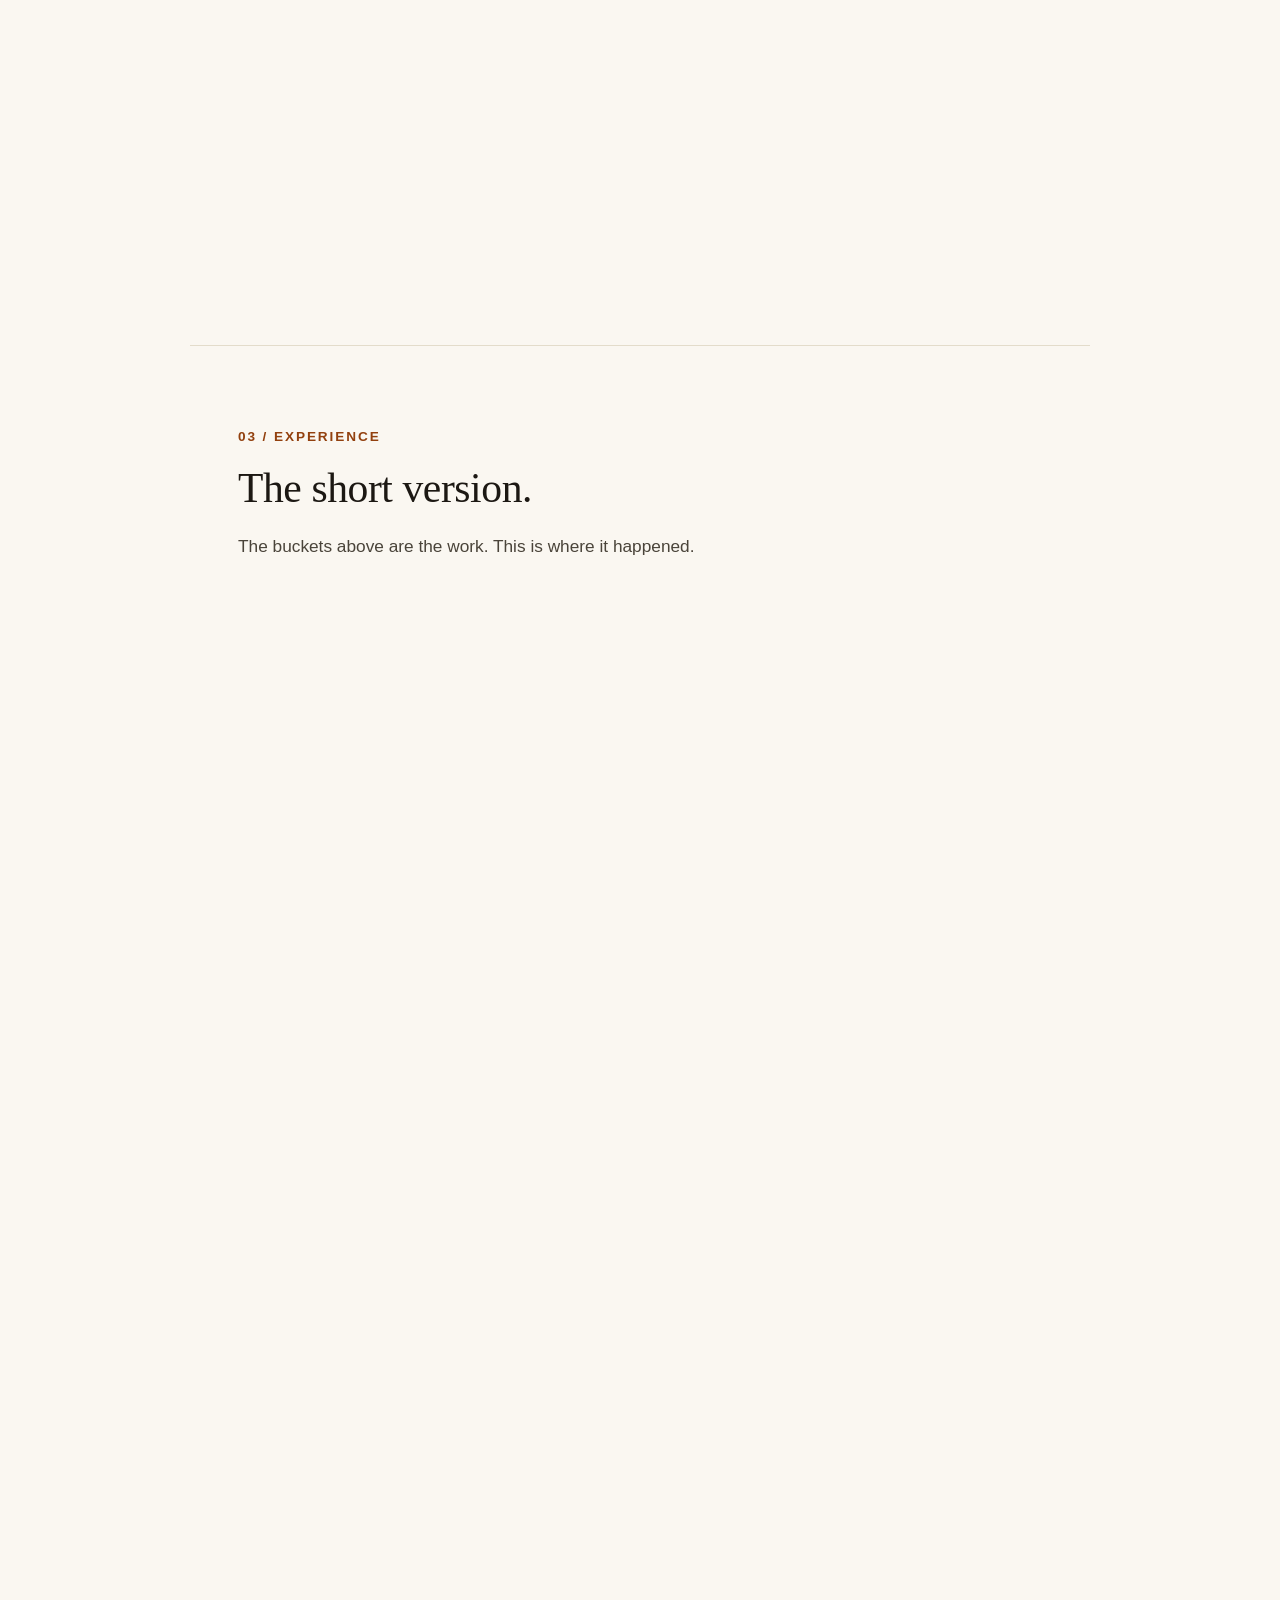
==== commit 5fca844a: "Portfolio: top bucket map with 4 theme buttons; fix 2.2M wording and Three->Four cases" ====
--- a/index.html
+++ b/index.html
@@ -35,9 +35,45 @@
   </div>
 </header>
 
+<section class="section themes" id="themes">
+  <p class="section-kicker">Start with a theme</p>
+  <h2>Four ways I create leverage.</h2>
+  <p class="section-sub">Pick the problem you&rsquo;re hiring for &mdash; each button jumps to the work that proves it.</p>
+  <div class="featured-grid">
+    <a class="featured-card" href="#bucket-cx">
+      <p class="featured-num">01 &middot; CX &amp; churn reduction</p>
+      <h4>Keep the customers you have</h4>
+      <p>Fix what drives them away &mdash; the confusing bill, the flaky call, the network experience that quietly churns them.</p>
+      <p class="featured-metric"><strong>CSAT 80 &rarr; 95 &middot; churn down.</strong></p>
+      <p class="featured-roles">Covers: Customer Experience &middot; Jump to the work &rarr;</p>
+    </a>
+    <a class="featured-card" href="#bucket-rigor">
+      <p class="featured-num">02 &middot; Cost optimization</p>
+      <h4>Same service, less waste</h4>
+      <p>Vendors, payments, field ops &mdash; the money leaking out of contracts, invoices, and the expensive payment rail.</p>
+      <p class="featured-metric"><strong>~$500K recovered &middot; Bill Explainer contract &minus;50%.</strong></p>
+      <p class="featured-roles">Covers: Operational Rigor &middot; Cost Savings &middot; Jump to the work &rarr;</p>
+    </a>
+    <a class="featured-card" href="#bucket-strategy">
+      <p class="featured-num">03 &middot; Strategy &amp; delivery</p>
+      <h4>Plans that ship ready</h4>
+      <p>Roadmaps, launches, and programs &mdash; go/no-go calls, rollout discipline, and delivery on someone else&rsquo;s deadline.</p>
+      <p class="featured-metric"><strong>Adoption +15% &middot; ~$400K/month email revenue.</strong></p>
+      <p class="featured-roles">Covers: Strategy &amp; Planning &middot; Enterprise Consulting &middot; Jump to the work &rarr;</p>
+    </a>
+    <a class="featured-card" href="#bucket-ai">
+      <p class="featured-num">04 &middot; AI building &amp; governance</p>
+      <h4>AI that ships with guardrails</h4>
+      <p>Agents and automations I built and run &mdash; evaluated, governed, and human-reviewed where the stakes demand it.</p>
+      <p class="featured-metric"><strong>Root-cause pattern identification, 40% faster.</strong></p>
+      <p class="featured-roles">Covers: AI &amp; Automation, Responsibly &middot; Jump to the work &rarr;</p>
+    </a>
+  </div>
+</section>
+
 <section class="section featured" id="featured">
   <p class="section-kicker">Featured work</p>
-  <h2>Three cases, before the full portfolio.</h2>
+  <h2>Four cases, before the full portfolio.</h2>
   <p class="section-sub">My strongest evidence for the roles I&rsquo;m pursuing &mdash; the six buckets below carry the rest.</p>
   <div class="featured-grid">
     <a class="featured-card" href="#bucket-cx">
@@ -93,7 +129,7 @@
   <div class="stats">
     <div class="stat"><span class="stat-num">8+</span><span class="stat-label">Years in operations</span></div>
     <div class="stat"><span class="stat-num">500K+</span><span class="stat-label">Customers in portfolio</span></div>
-    <div class="stat"><span class="stat-num">2.2M</span><span class="stat-label">Payment activity run</span></div>
+    <div class="stat"><span class="stat-num">$2.2M</span><span class="stat-label">Digital transactions / month</span></div>
     <div class="stat"><span class="stat-num">4</span><span class="stat-label">Direct reports</span></div>
   </div>
 </section>
@@ -292,7 +328,7 @@
       <p class="outcome"><strong>No-show reschedules down 5%.</strong></p>
     </div>
     <div class="scale-strip">
-      <div class="scale-item"><span>2.2M</span> payment activity</div>
+      <div class="scale-item"><span>$2.2M/mo</span> digital transactions</div>
       <div class="scale-item"><span>~3,000</span> new subscriptions / month</div>
       <div class="scale-item"><span>50%</span> fewer replacement issues</div>
     </div>
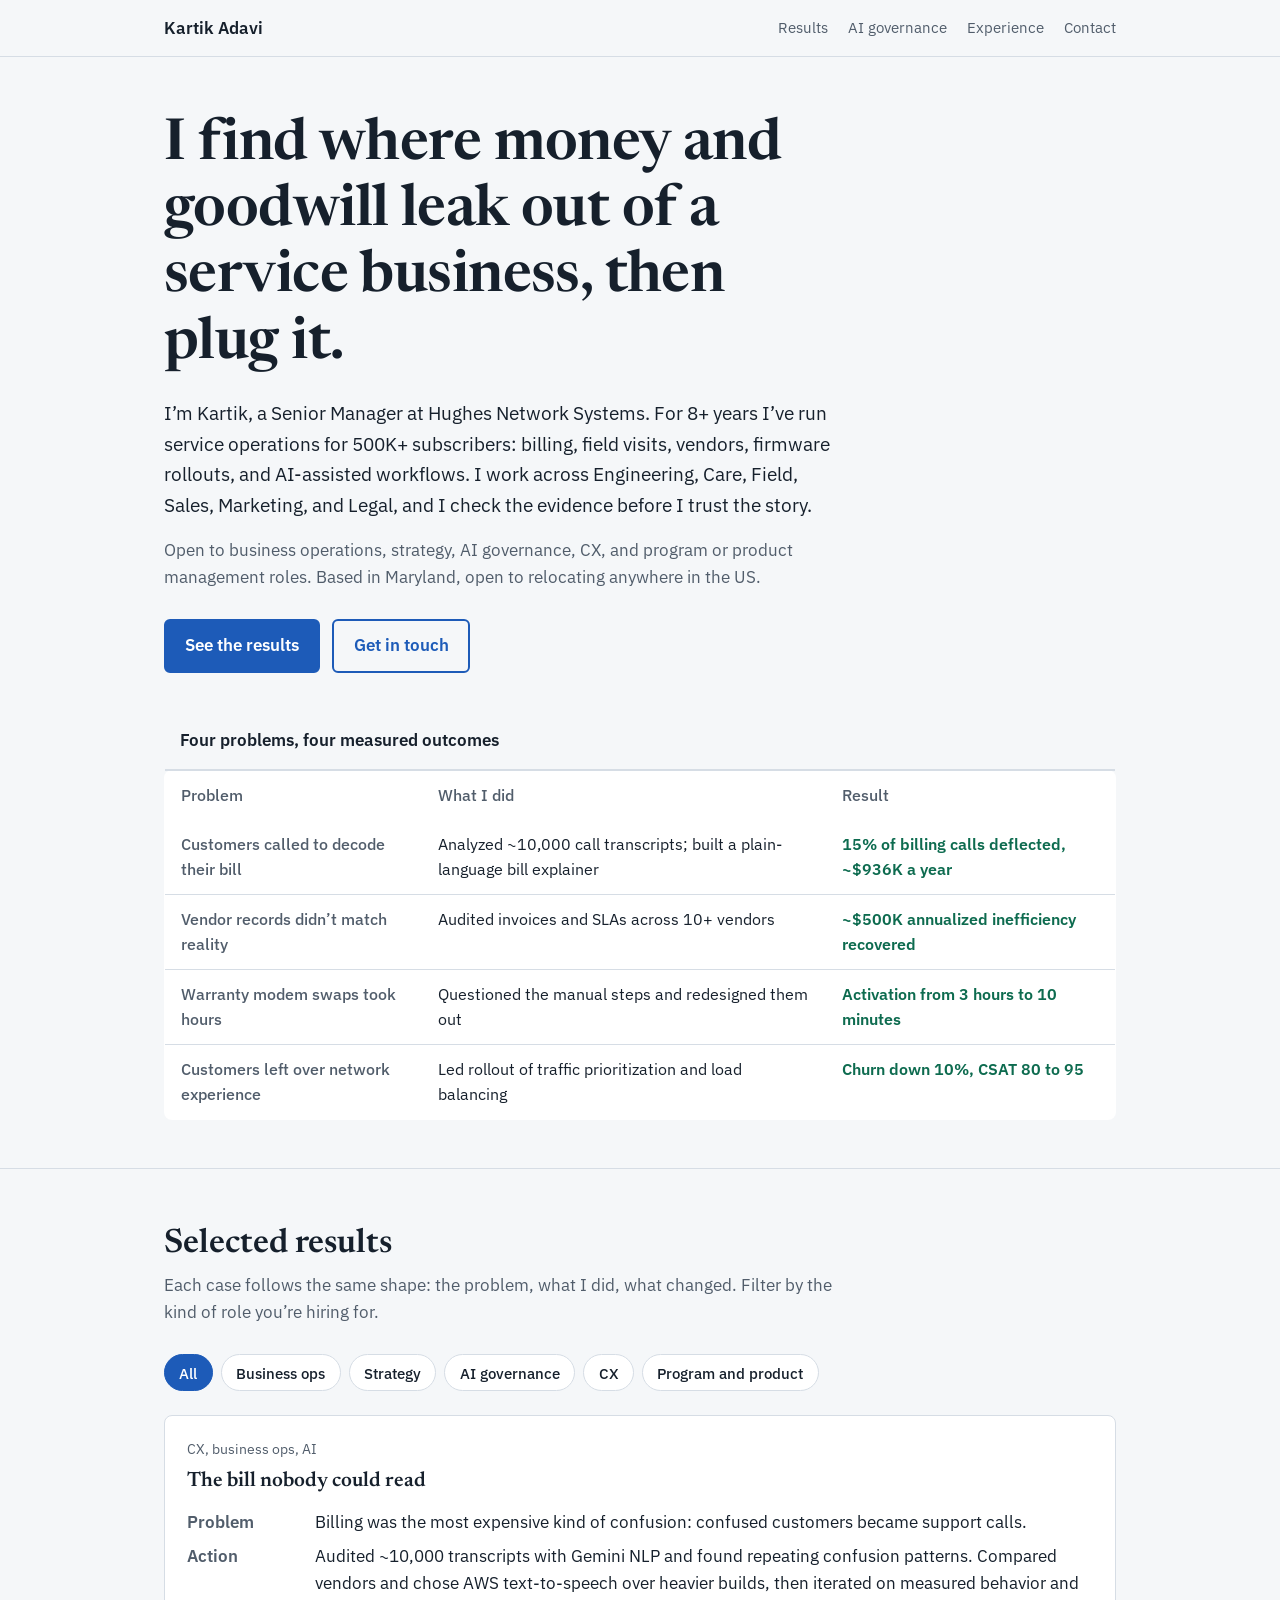
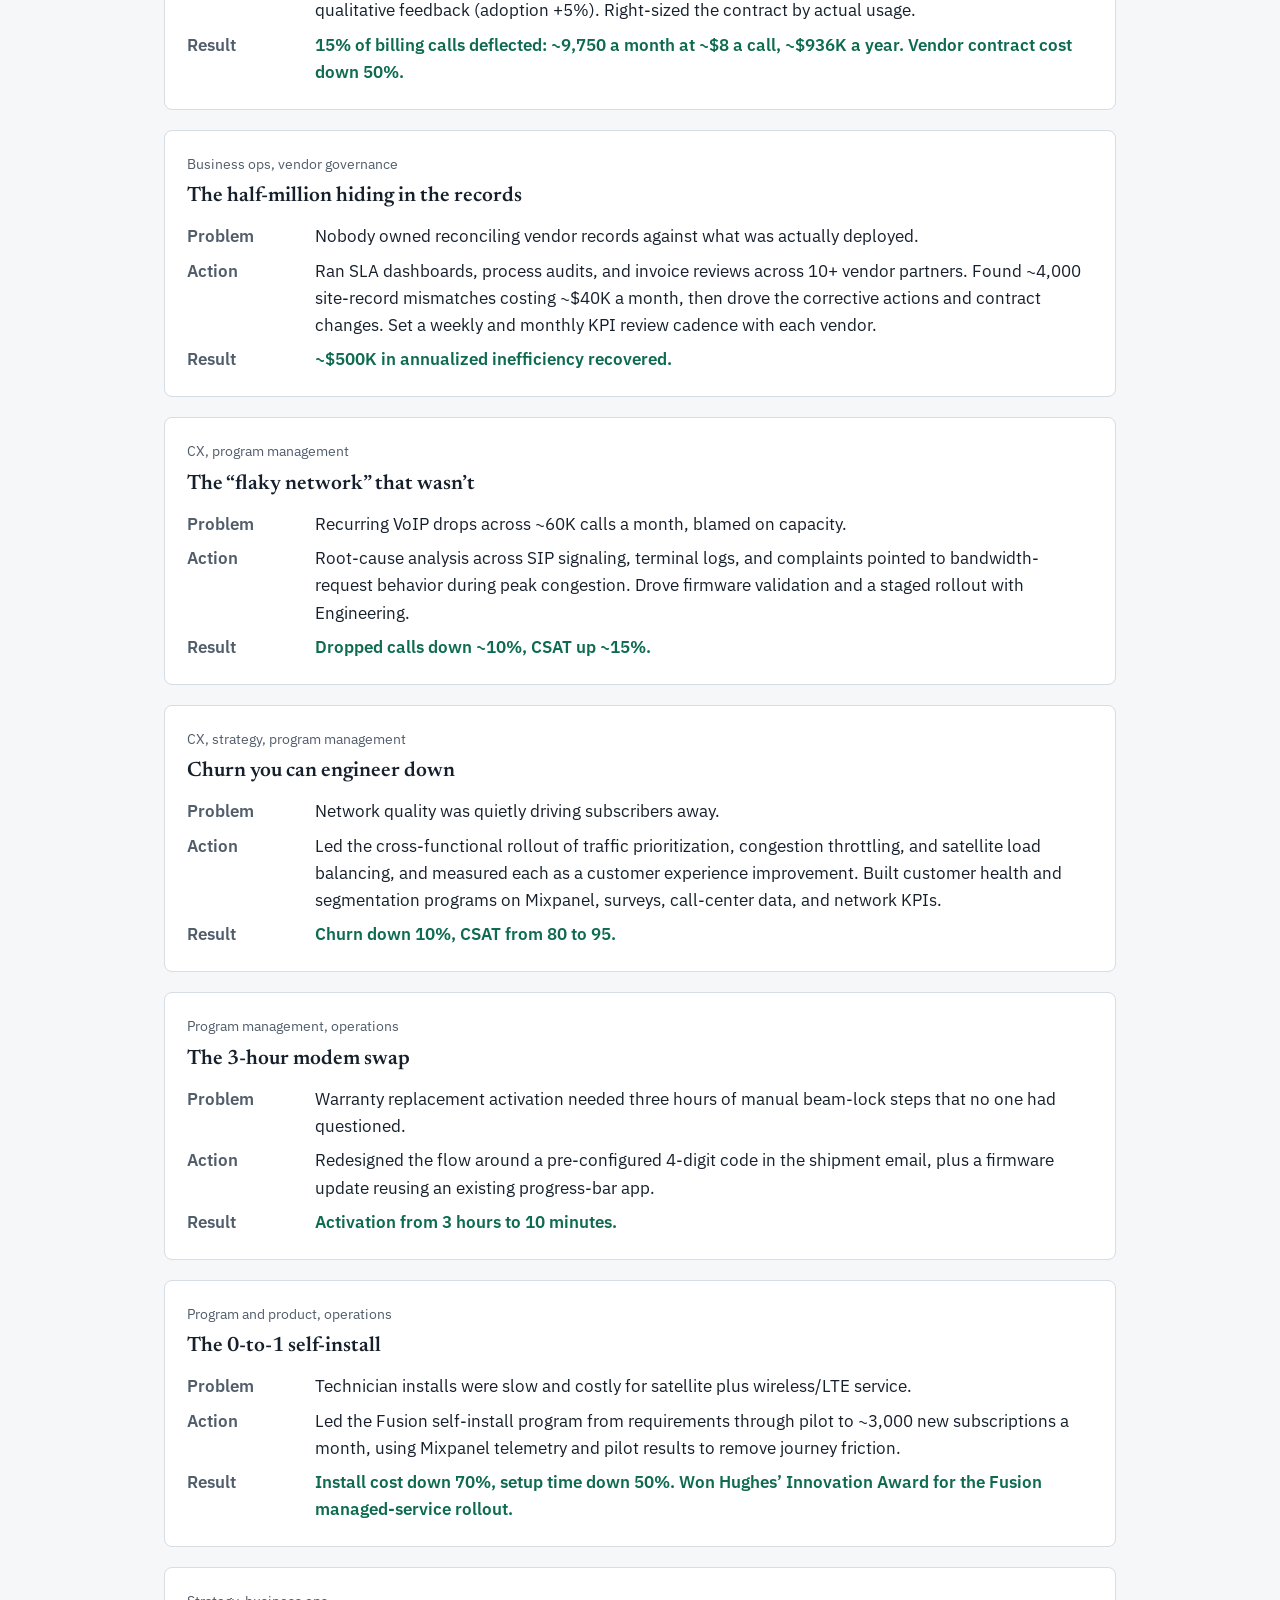
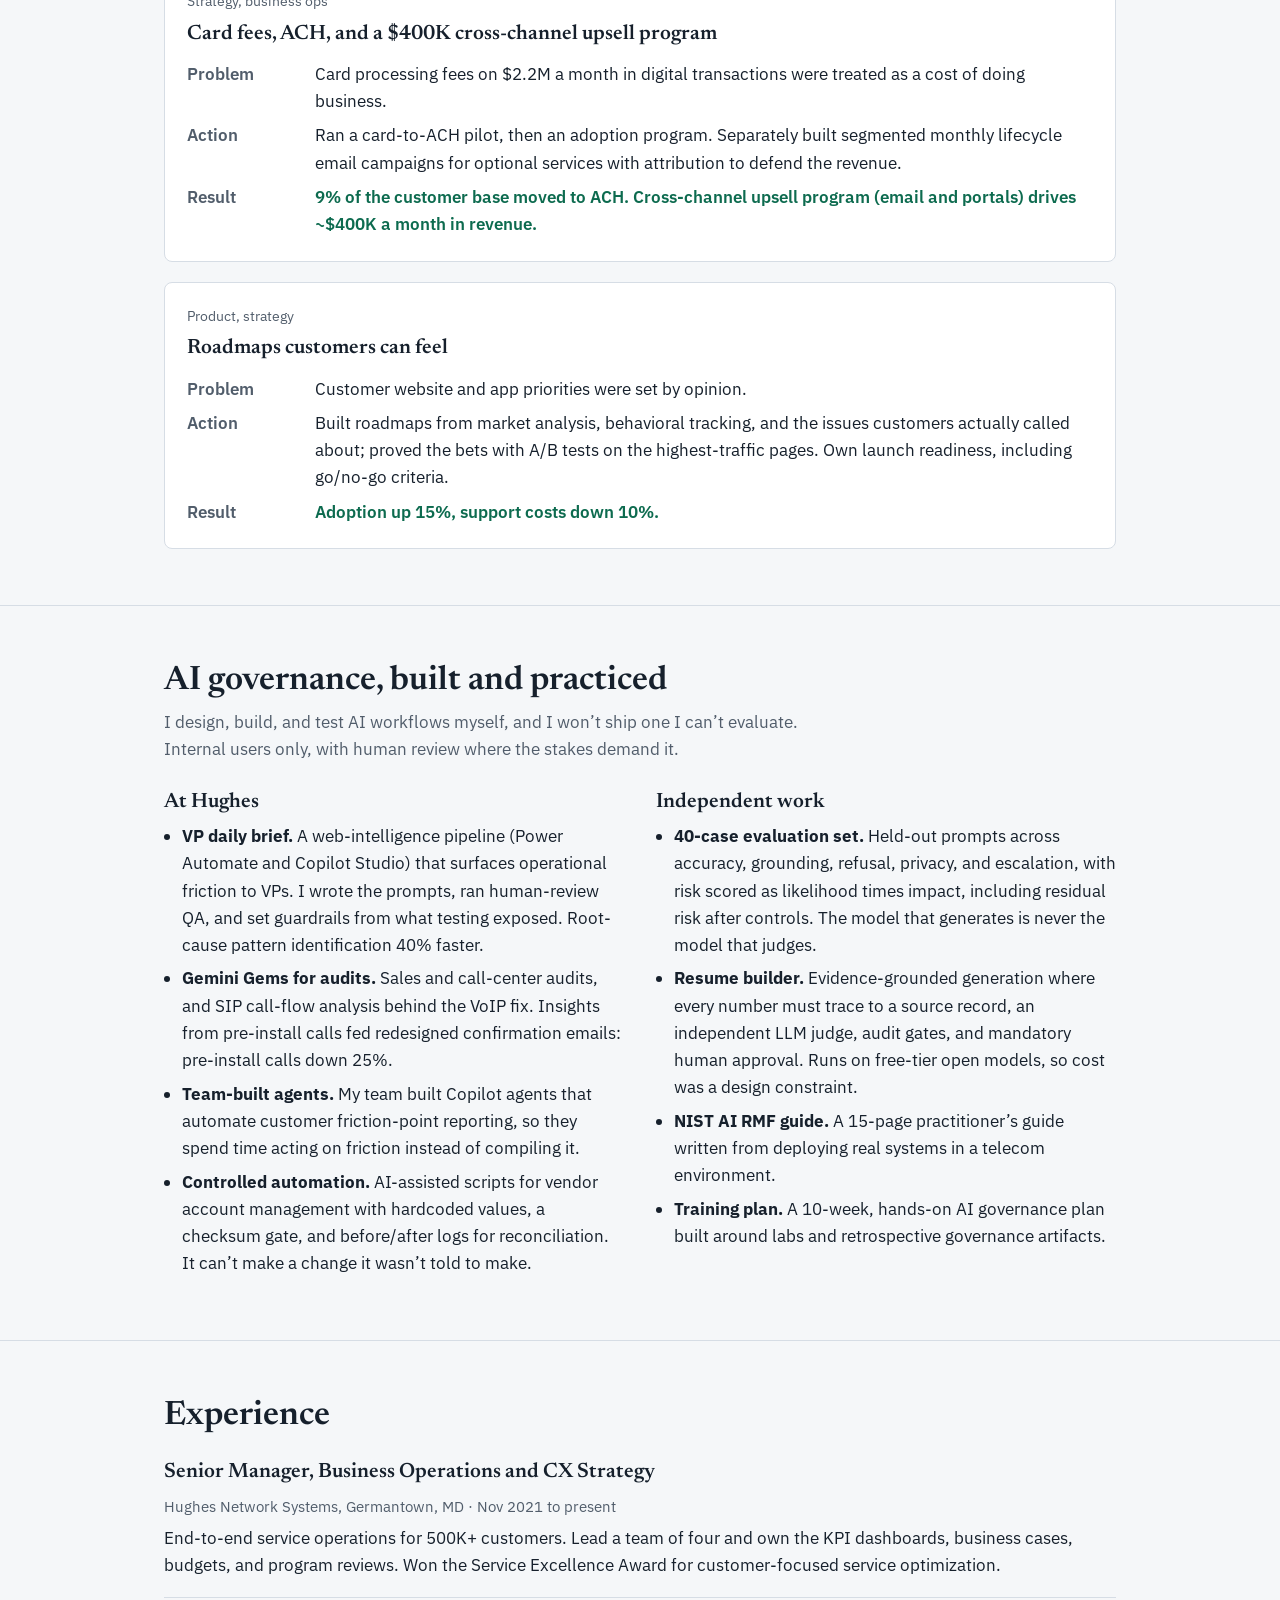
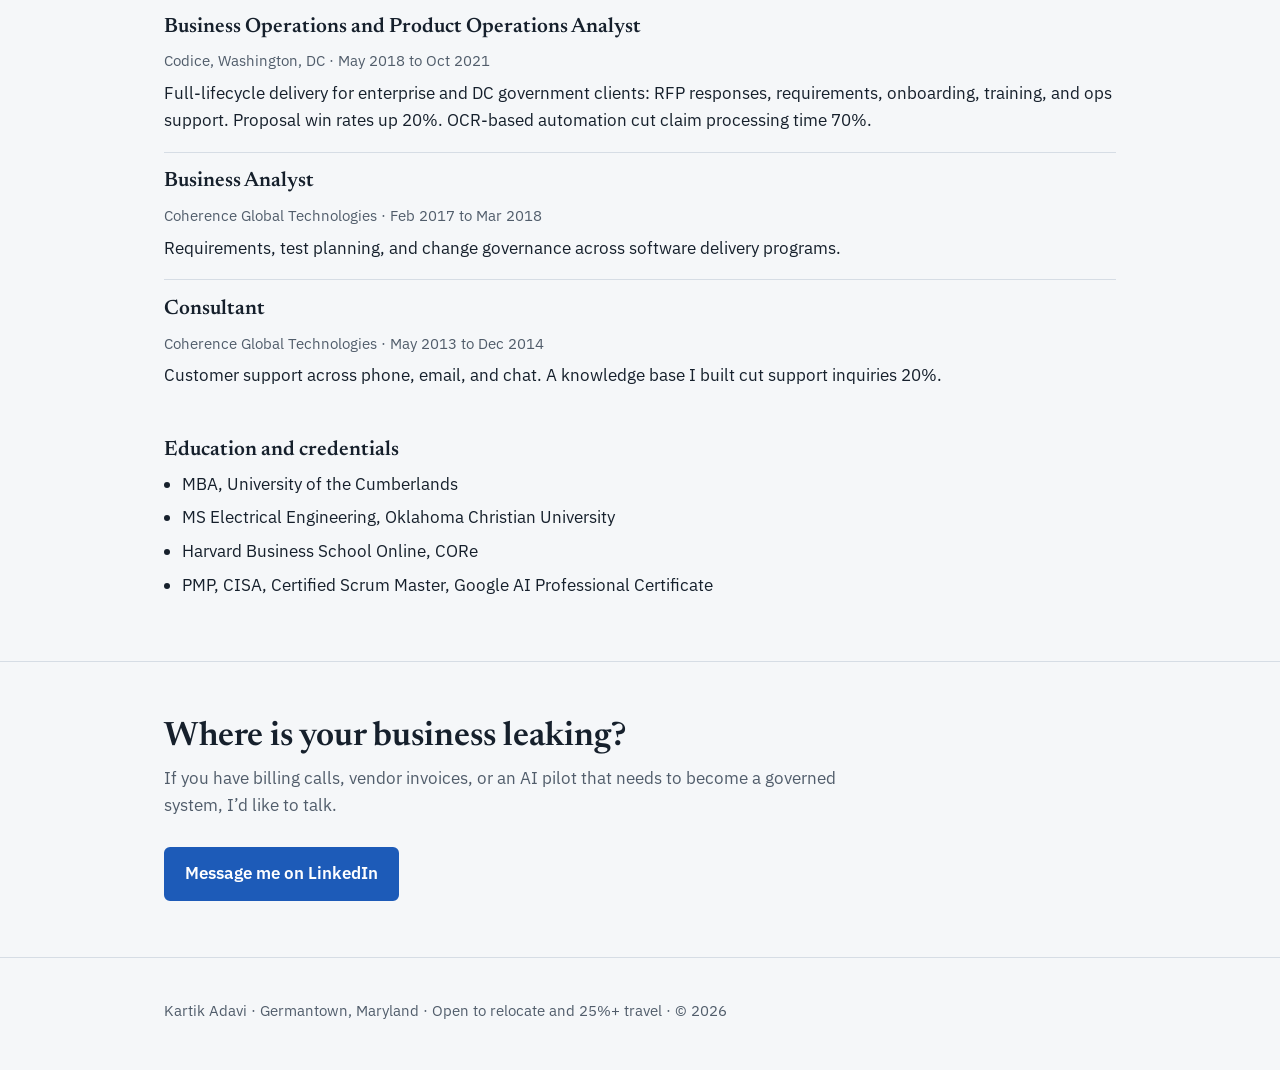
==== commit c65d10d1: "Portfolio: Claude redesign with corrected numbers (team of 4, churn 15% headline, $400K cross-channe" ====
--- a/index.html
+++ b/index.html
@@ -1,556 +1,266 @@
 <!DOCTYPE html>
 <html lang="en">
 <head>
-<meta charset="UTF-8">
-<meta name="viewport" content="width=device-width, initial-scale=1.0">
-<title>Kartik Adavi — Service Operations & Program Leadership</title>
-<meta name="description" content="Kartik Adavi — Service Operations & Program Leadership: turning complex service, hardware, and customer problems into measurable business outcomes through cross-functional execution, data, and AI-enabled improvement.">
+<meta charset="utf-8">
+<meta name="viewport" content="width=device-width, initial-scale=1">
+<title>Kartik Adavi | Business Operations, CX Strategy and AI Governance</title>
+<meta name="description" content="Senior Manager with 8+ years in subscription service operations. I find where money and goodwill leak, fix it, and prove it with numbers. Open to business ops, strategy, AI governance, CX, and program or product management roles.">
+<meta property="og:title" content="Kartik Adavi | Business Operations, CX Strategy and AI Governance">
+<meta property="og:description" content="~$936K a year in billing calls eliminated. ~$500K in vendor inefficiency recovered. Churn down 15%. Evidence first, guardrails always.">
+<meta property="og:type" content="website">
+<meta property="og:url" content="https://kartikadavi.github.io/">
+<meta name="theme-color" content="#f5f7f9">
+<link rel="canonical" href="https://kartikadavi.github.io/">
 <link rel="preconnect" href="https://fonts.googleapis.com">
 <link rel="preconnect" href="https://fonts.gstatic.com" crossorigin>
-<link href="https://fonts.googleapis.com/css2?family=Fraunces:opsz,wght@9..144,400;9..144,500;9..144,600&family=Inter:wght@400;500;600&display=swap" rel="stylesheet">
-<link rel="stylesheet" href="styles.css?v=6">
+<link href="https://fonts.googleapis.com/css2?family=IBM+Plex+Sans:wght@400;500;600&family=Newsreader:opsz,wght@6..72,500;6..72,600&display=swap" rel="stylesheet">
+<script type="application/ld+json">
+{"@context":"https://schema.org","@type":"Person","name":"Kartik Adavi","jobTitle":"Senior Manager, Business Operations & CX Strategy","worksFor":{"@type":"Organization","name":"Hughes Network Systems"},"url":"https://kartikadavi.github.io/","sameAs":["https://www.linkedin.com/in/kartikadavi"],"address":{"@type":"PostalAddress","addressLocality":"Germantown","addressRegion":"MD","addressCountry":"US"}}
+</script>
+<style>
+:root{--bg:#f5f7f9;--surface:#fff;--ink:#16202c;--muted:#515d6b;--line:#d6dde5;--accent:#1d5bb8;--accent-ink:#fff;--soft:#e8eff9;--win:#0d6b4f;
+--serif:"Newsreader",Georgia,"Times New Roman",serif;--sans:"IBM Plex Sans",system-ui,-apple-system,"Segoe UI",Roboto,sans-serif}
+:root:not([data-theme="light"]){color-scheme:light}
+@media (prefers-color-scheme:dark){:root:not([data-theme="light"]){--bg:#10161d;--surface:#18212b;--ink:#e8edf2;--muted:#a3afbc;--line:#2c3947;--accent:#7aa8ee;--accent-ink:#0b1420;--soft:#1c2a3d;--win:#59c9a0;color-scheme:dark}}
+:root[data-theme="dark"]{--bg:#10161d;--surface:#18212b;--ink:#e8edf2;--muted:#a3afbc;--line:#2c3947;--accent:#7aa8ee;--accent-ink:#0b1420;--soft:#1c2a3d;--win:#59c9a0;color-scheme:dark}
+*{box-sizing:border-box}
+html{scroll-behavior:smooth}
+@media (prefers-reduced-motion:reduce){html{scroll-behavior:auto}}
+body{margin:0;background:var(--bg);color:var(--ink);font:400 1.0625rem/1.6 var(--sans);-webkit-font-smoothing:antialiased}
+a{color:var(--accent)}
+a:focus-visible,button:focus-visible{outline:3px solid var(--accent);outline-offset:2px;border-radius:3px}
+.skip{position:absolute;left:-999px;top:0;background:var(--accent);color:var(--accent-ink);padding:.6rem 1rem;z-index:10}
+.skip:focus{left:0}
+.wrap{max-width:62rem;margin:0 auto;padding:0 1.25rem}
+header.top{border-bottom:1px solid var(--line)}
+header.top .wrap{display:flex;gap:1rem;align-items:center;justify-content:space-between;flex-wrap:wrap;padding-top:.9rem;padding-bottom:.9rem}
+.brand{font:600 1.05rem var(--sans);color:var(--ink);text-decoration:none}
+nav ul{display:flex;gap:1.25rem;list-style:none;margin:0;padding:0;flex-wrap:wrap}
+nav a{color:var(--muted);text-decoration:none;font-size:.95rem}
+nav a:hover{color:var(--ink);text-decoration:underline}
+h1,h2,h3{font-family:var(--serif);font-weight:600;line-height:1.15;margin:0}
+h1{font-size:clamp(2.2rem,6vw,3.6rem);letter-spacing:-.01em;max-width:18ch}
+h2{font-size:clamp(1.6rem,3.5vw,2.1rem);margin-bottom:.5rem}
+h3{font-size:1.3rem;margin-bottom:.4rem}
+section{padding:3.5rem 0;border-top:1px solid var(--line)}
+.lede{font-size:1.2rem;max-width:42rem;color:var(--ink);margin:1.25rem 0 0}
+.sub{color:var(--muted);max-width:42rem;margin:0 0 1.75rem}
+.cta{display:flex;gap:.75rem;flex-wrap:wrap;margin-top:1.75rem}
+.btn{display:inline-block;padding:.7rem 1.2rem;border-radius:6px;font-weight:600;text-decoration:none;border:2px solid var(--accent)}
+.btn.primary{background:var(--accent);color:var(--accent-ink)}
+.btn.ghost{color:var(--accent)}
+.hero{padding:3.5rem 0 3rem}
+table.ledger{width:100%;border-collapse:collapse;margin-top:2.5rem;background:var(--surface);border:1px solid var(--line);border-radius:8px;overflow:hidden}
+.ledger caption{text-align:left;font-weight:600;padding:.9rem 1rem;border-bottom:1px solid var(--line);caption-side:top}
+.ledger th,.ledger td{text-align:left;padding:.75rem 1rem;border-bottom:1px solid var(--line);vertical-align:top;font-size:.98rem}
+.ledger th{font-weight:500;color:var(--muted)}
+.ledger tr:last-child td,.ledger tr:last-child th{border-bottom:0}
+.ledger td.r{font-weight:600;color:var(--win)}
+.tablewrap{overflow-x:auto}
+.filters{display:flex;gap:.5rem;flex-wrap:wrap;margin:0 0 1.5rem}
+.filters button{font:500 .95rem var(--sans);padding:.45rem .9rem;border:1px solid var(--line);background:var(--surface);color:var(--ink);border-radius:999px;cursor:pointer}
+.filters button[aria-pressed="true"]{background:var(--accent);color:var(--accent-ink);border-color:var(--accent)}
+.cases{display:grid;gap:1.25rem}
+.case{background:var(--surface);border:1px solid var(--line);border-radius:8px;padding:1.4rem}
+.case[hidden]{display:none}
+.tags{margin:0 0 .6rem;font-size:.88rem;color:var(--muted)}
+.case dl{margin:.9rem 0 0;display:grid;grid-template-columns:7rem 1fr;gap:.45rem 1rem}
+.case dt{font-weight:600;color:var(--muted)}
+.case dd{margin:0}
+.case .res{color:var(--win);font-weight:600}
+@media (max-width:34rem){.case dl{grid-template-columns:1fr;gap:.1rem}.case dd{margin-bottom:.5rem}}
+.cols{display:grid;gap:2rem}
+@media (min-width:46rem){.cols{grid-template-columns:1fr 1fr}}
+.list{padding-left:1.1rem;margin:.5rem 0 0}
+.list li{margin:.4rem 0}
+.job{display:grid;gap:.15rem;padding:1.1rem 0;border-bottom:1px solid var(--line)}
+.job:last-child{border-bottom:0}
+.job .when{color:var(--muted);font-size:.95rem}
+.job p{margin:.3rem 0 0}
+footer{padding:2.5rem 0 3rem;border-top:1px solid var(--line);color:var(--muted);font-size:.95rem}
+@media print{.filters,nav,.cta,.skip{display:none}body{background:#fff}section{padding:1.5rem 0}.case{break-inside:avoid}}
+</style>
 </head>
 <body>
-
-<nav class="nav">
-  <a class="nav-brand" href="#top">Kartik Adavi</a>
-  <div class="nav-links">
-    <a href="#who">Who I Am</a>
-    <a href="#work">What I Do</a>
-    <a href="#bucket-ai">AI Work</a>
-    <a href="#experience">Experience</a>
-    <a href="#contact" class="nav-cta">Contact</a>
-  </div>
-  <button class="nav-toggle" aria-label="Menu">☰</button>
-</nav>
-
-<header class="hero" id="top">
-  <p class="eyebrow">Service Operations &amp; Program Leadership</p>
-  <h1>I turn customer pain into operating leverage.</h1>
-  <p class="lede">I&rsquo;m Kartik &mdash; Senior Manager of Business Operations &amp; CX Strategy at Hughes Network Systems. I turn complex service, hardware, and customer problems into measurable business outcomes through cross-functional execution, data, and AI-enabled improvement: for 8+ years I&rsquo;ve worked the unglamorous middle of subscription businesses &mdash; the billing calls, the field visits, the vendor invoices, the firmware rollouts. I find where money and goodwill leak out &mdash; then I plug it.</p>
-  <p class="strengths">CX strategy &middot; Operational excellence &middot; Vendor governance &middot; AI-enabled workflows</p>
-  <div class="hero-actions">
-    <a href="#work" class="btn btn-solid">See the work</a>
-    <a href="#contact" class="btn btn-ghost">Get in touch</a>
-  </div>
-</header>
-
-<section class="section themes" id="themes">
-  <p class="section-kicker">Start with a theme</p>
-  <h2>Four ways I create leverage.</h2>
-  <p class="section-sub">Pick the problem you&rsquo;re hiring for &mdash; each button jumps to the work that proves it.</p>
-  <div class="featured-grid">
-    <a class="featured-card" href="#bucket-cx">
-      <p class="featured-num">01 &middot; CX &amp; churn reduction</p>
-      <h4>Keep the customers you have</h4>
-      <p>Fix what drives them away &mdash; the confusing bill, the flaky call, the network experience that quietly churns them.</p>
-      <p class="featured-metric"><strong>CSAT 80 &rarr; 95 &middot; churn down.</strong></p>
-      <p class="featured-roles">Covers: Customer Experience &middot; Jump to the work &rarr;</p>
-    </a>
-    <a class="featured-card" href="#bucket-rigor">
-      <p class="featured-num">02 &middot; Cost optimization</p>
-      <h4>Same service, less waste</h4>
-      <p>Vendors, payments, field ops &mdash; the money leaking out of contracts, invoices, and the expensive payment rail.</p>
-      <p class="featured-metric"><strong>~$500K recovered &middot; Bill Explainer contract &minus;50%.</strong></p>
-      <p class="featured-roles">Covers: Operational Rigor &middot; Cost Savings &middot; Jump to the work &rarr;</p>
-    </a>
-    <a class="featured-card" href="#bucket-strategy">
-      <p class="featured-num">03 &middot; Strategy &amp; delivery</p>
-      <h4>Plans that ship ready</h4>
-      <p>Roadmaps, launches, and programs &mdash; go/no-go calls, rollout discipline, and delivery on someone else&rsquo;s deadline.</p>
-      <p class="featured-metric"><strong>Adoption +15% &middot; ~$400K/month email revenue.</strong></p>
-      <p class="featured-roles">Covers: Strategy &amp; Planning &middot; Enterprise Consulting &middot; Jump to the work &rarr;</p>
-    </a>
-    <a class="featured-card" href="#bucket-ai">
-      <p class="featured-num">04 &middot; AI building &amp; governance</p>
-      <h4>AI that ships with guardrails</h4>
-      <p>Agents and automations I built and run &mdash; evaluated, governed, and human-reviewed where the stakes demand it.</p>
-      <p class="featured-metric"><strong>Root-cause pattern identification, 40% faster.</strong></p>
-      <p class="featured-roles">Covers: AI &amp; Automation, Responsibly &middot; Jump to the work &rarr;</p>
-    </a>
-  </div>
-</section>
-
-<section class="section featured" id="featured">
-  <p class="section-kicker">Featured work</p>
-  <h2>Four cases, before the full portfolio.</h2>
-  <p class="section-sub">My strongest evidence for the roles I&rsquo;m pursuing &mdash; the six buckets below carry the rest.</p>
-  <div class="featured-grid">
-    <a class="featured-card" href="#bucket-cx">
-      <p class="featured-num">01 &middot; CX &amp; cost reduction</p>
-      <h4>The bill nobody could read</h4>
-      <p>Confusing bills drove customers to support. I traced it through ~10,000 call transcripts and picked the vendor and build that fit the evidence.</p>
-      <p class="featured-metric"><strong>15% of billing calls deflected &mdash; ~9,750/month eliminated, ~$936K/year.</strong></p>
-      <p class="featured-roles">Best for: CX strategy, service transformation, customer operations</p>
-    </a>
-    <a class="featured-card" href="#bucket-savings">
-      <p class="featured-num">02 &middot; Hardware &amp; service delivery</p>
-      <h4>The 3-hour modem swap</h4>
-      <p>Warranty replacement activation meant three hours of manual beam-lock steps. Nobody had questioned the steps themselves &mdash; so I did, and redesigned them out.</p>
-      <p class="featured-metric"><strong>Activation: 3 hours &rarr; 10 minutes.</strong></p>
-      <p class="featured-roles">Best for: technical program management, service operations, hardware-adjacent roles</p>
-    </a>
-    <a class="featured-card" href="#bucket-rigor">
-      <p class="featured-num">03 &middot; Vendor governance &amp; operational economics</p>
-      <h4>The half-million hiding in the records</h4>
-      <p>SLA dashboards and invoice audits across 10+ vendor partners surfaced ~4,000 site-record mismatches leaking ~$40K a month.</p>
-      <p class="featured-metric"><strong>~$500K in annualized inefficiency recovered.</strong></p>
-      <p class="featured-roles">Best for: vendor program management, business operations, service delivery</p>
-    </a>
-    <a class="featured-card" href="#bucket-ai">
-      <p class="featured-num">04 &middot; AI &amp; Automation, Responsibly</p>
-      <h4>The agent that keeps improving</h4>
-      <p>VP daily brief, a 40-case evaluation set, and a resume builder iterated through seven versioned amendments &mdash; guardrails before production, human review where the stakes demand it.</p>
-      <p class="featured-metric"><strong>Root-cause pattern identification, 40% faster.</strong></p>
-      <p class="featured-roles">Best for: AI governance, platform product, product operations</p>
-    </a>
-  </div>
-</section>
-
-<main>
-
-<section id="who" class="section">
-  <p class="section-kicker">01 / Who I Am</p>
-  <h2>Most expensive problems aren&rsquo;t mysterious. They&rsquo;re just nobody&rsquo;s job.</h2>
-  <div class="prose">
-    <p>I&rsquo;ve spent 8+ years inside the machinery of subscription businesses &mdash; most recently leading service operations at Hughes for <strong>500K+ customers</strong>. My portfolio sits exactly where the customer meets the P&amp;L: billing, field operations, network capabilities, vendor performance, customer communications.</p>
-    <p>My rule of thumb: if something is expensive and nobody owns it, that&rsquo;s where I start. The confusing bill. The activation step nobody questioned. The vendor invoice nobody reconciled.</p>
-    <p>I lead four direct reports and work across Engineering, Care, Field, Sales, Marketing, and Legal. Senior enough to set the strategy, stubborn enough to still check the logs &mdash; I&rsquo;ve personally audited 10,000 call transcripts and read SIP traces when the data demanded it.</p>
-  </div>
-  <div class="principles">
-    <p class="casefile-kicker">How I operate</p>
-    <ol>
-      <li><strong>If it&rsquo;s expensive and nobody owns it, that&rsquo;s where I start.</strong> The confusing bill, the unquestioned activation step, the unreconciled invoice.</li>
-      <li><strong>Follow the evidence past the org chart.</strong> Transcripts, SIP traces, and telemetry over opinions &mdash; including my own.</li>
-      <li><strong>Measure like a skeptic.</strong> If I can&rsquo;t defend a number in thirty seconds &mdash; how it was measured, what drove it &mdash; it doesn&rsquo;t ship.</li>
-      <li><strong>Ship the boring fix first.</strong> A four-digit code beat a platform rebuild; a clear bill beat a chatbot.</li>
-    </ol>
-  </div>
-  <div class="stats">
-    <div class="stat"><span class="stat-num">8+</span><span class="stat-label">Years in operations</span></div>
-    <div class="stat"><span class="stat-num">500K+</span><span class="stat-label">Customers in portfolio</span></div>
-    <div class="stat"><span class="stat-num">$2.2M</span><span class="stat-label">Digital transactions / month</span></div>
-    <div class="stat"><span class="stat-num">4</span><span class="stat-label">Direct reports</span></div>
-  </div>
-</section>
-
-<section id="work" class="section">
-  <p class="section-kicker">02 / What I Do</p>
-  <h2>Six buckets. One habit: follow the evidence.</h2>
-  <p class="section-sub">The capabilities I get hired for &mdash; each with the work that proves it, and the scale it ran at.</p>
-
-  <!-- BUCKET 1: CX -->
-  <article class="bucket reveal" id="bucket-cx">
-    <div class="bucket-head">
-      <span class="bucket-num">I</span>
-      <div>
-        <h3>Customer Experience</h3>
-        <p class="bucket-take">Every complaint is a roadmap, if you listen at scale.</p>
-      </div>
-    </div>
-    <div class="tags">
-      <span class="tag">VOC programs</span><span class="tag">NPS &amp; CSAT tracking</span><span class="tag">Journey mapping</span><span class="tag">Mixpanel behavioral analysis</span><span class="tag">Survey design</span>
-    </div>
-    <div class="project">
-      <h4>The bill nobody could read</h4>
-      <p>Billing calls were our most expensive kind of confusion. I audited ~10,000 transcripts and found repeating confusion patterns no FAQ would fix. I evaluated multiple vendors and chose AWS text-to-speech over heavier builds &mdash; the transcripts said customers needed clarity, not conversation &mdash; then iterated the explainer against measured behavior and qual feedback.</p>
-      <p class="outcome"><strong>15% of billing calls deflected &mdash; ~9,750 calls a month eliminated at ~$8 a call, ~$936K a year.</strong></p>
-    </div>
-    <div class="project">
-      <h4>The &ldquo;flaky network&rdquo; that wasn&rsquo;t</h4>
-      <p>Recurring VoIP drops across ~60K calls a month. Root-cause analysis across SIP signaling, terminal logs, and customer complaints pointed at bandwidth-request behavior during peak congestion &mdash; not capacity. I drove firmware validation and a staged rollout with Engineering.</p>
-      <p class="outcome"><strong>Dropped calls down ~10%, CSAT up ~15% on the ~60K-call-a-month VoIP service.</strong></p>
-    </div>
-    <div class="project">
-      <h4>Churn you can engineer down</h4>
-      <p>Directed the cross-functional rollout of traffic prioritization, congestion throttling, and satellite load balancing &mdash; network capabilities sold internally as experience improvements, measured like it.</p>
-      <p class="outcome"><strong>Churn down 10%, CSAT from 80 to 95.</strong></p>
-    </div>
-
-    <div class="casefile">
-      <p class="casefile-kicker">Flagship case &middot; Customer journey map</p>
-      <h4>The billing journey, before and after</h4>
-      <p class="casefile-evidence">Evidence: ~10,000 billing call transcripts analyzed with Gemini NLP &middot; billing operations call data &middot; customer qual feedback</p>
-
-      <div class="sentiment">
-        <svg viewBox="0 0 500 130" role="img" aria-label="Customer sentiment curve across the five billing journey phases: calm, confused, frustrated, relieved, confident">
-          <path d="M 50,62 C 100,62 100,92 150,92 S 200,108 250,108 S 300,58 350,58 S 400,38 450,38" fill="none" stroke="#b45309" stroke-width="3" stroke-linecap="round"/>
-          <circle cx="50" cy="62" r="5" fill="#b45309"/><circle cx="150" cy="92" r="5" fill="#b45309"/><circle cx="250" cy="108" r="5" fill="#b45309"/><circle cx="350" cy="58" r="5" fill="#b45309"/><circle cx="450" cy="38" r="5" fill="#b45309"/>
-          <text x="50" y="126" text-anchor="middle" class="s-label">Calm</text>
-          <text x="150" y="126" text-anchor="middle" class="s-label">Confused</text>
-          <text x="250" y="126" text-anchor="middle" class="s-label">Frustrated</text>
-          <text x="350" y="126" text-anchor="middle" class="s-label">Relieved</text>
-          <text x="450" y="126" text-anchor="middle" class="s-label">Confident</text>
-        </svg>
-      </div>
-
-      <div class="journey">
-        <div class="j-phase">
-          <p class="j-phase-name"><span class="j-stage">Before</span>1 &middot; The bill lands</p>
-          <div class="j-lane"><p class="j-lane-label">Customer does</p><p>Opens the monthly bill, scans straight for the total.</p></div>
-          <div class="j-lane"><p class="j-lane-label">Pain point</p><p>Line items read like internal billing codes, not things they bought. <span class="j-ev">transcript theme</span></p></div>
-          <div class="j-lane j-metric"><p class="j-lane-label">Metric</p><p>500K+ customers billed monthly</p></div>
-        </div>
-        <div class="j-phase">
-          <p class="j-phase-name"><span class="j-stage">Before</span>2 &middot; Tries to decode it</p>
-          <div class="j-lane"><p class="j-lane-label">Customer does</p><p>Hunts the FAQ, re-reads the same three lines.</p></div>
-          <div class="j-lane"><p class="j-lane-label">Pain point</p><p>The same confusion patterns repeat across ~10,000 transcripts &mdash; it&rsquo;s the bill, not the customer. <span class="j-ev">10K transcripts &middot; Gemini NLP</span></p></div>
-          <div class="j-lane j-metric"><p class="j-lane-label">Metric</p><p>Billing = highest call volume</p></div>
-        </div>
-        <div class="j-phase">
-          <p class="j-phase-name"><span class="j-stage">Before</span>3 &middot; Calls support</p>
-          <div class="j-lane"><p class="j-lane-label">Customer does</p><p>Joins the queue to ask a human what the bill means.</p></div>
-          <div class="j-lane"><p class="j-lane-label">Pain point</p><p>Every confused bill becomes a support call and a frustrated customer. <span class="j-ev">ops call data</span></p></div>
-          <div class="j-lane j-metric"><p class="j-lane-label">Metric</p><p>~9,750 billing calls eliminated / month</p></div>
-        </div>
-        <div class="j-phase j-after">
-          <p class="j-phase-name"><span class="j-stage j-stage-after">After</span>4 &middot; The explainer steps in</p>
-          <div class="j-lane"><p class="j-lane-label">Customer does</p><p>Gets a plain-language, text-to-speech walkthrough of their own bill.</p></div>
-          <div class="j-lane"><p class="j-lane-label">What changed</p><p>Confusion met at the moment it happens &mdash; no queue, no jargon.</p></div>
-          <div class="j-lane j-metric"><p class="j-lane-label">Metric</p><p>Adoption +5% after qual-feedback iteration</p></div>
-        </div>
-        <div class="j-phase j-after">
-          <p class="j-phase-name"><span class="j-stage j-stage-after">After</span>5 &middot; Next month&rsquo;s bill</p>
-          <div class="j-lane"><p class="j-lane-label">Customer does</p><p>Recognizes the format, self-serves, moves on.</p></div>
-          <div class="j-lane"><p class="j-lane-label">What changed</p><p>The bill stops generating calls.</p></div>
-          <div class="j-lane j-metric"><p class="j-lane-label">Metric</p><p>15% of billing calls deflected</p></div>
-        </div>
-      </div>
-
-      <div class="intervention">
-        <p class="intervention-label">The intervention</p>
-        <p>Interactive Bill Explainer &mdash; built from the confusion patterns in the transcripts, delivered as an AWS text-to-speech walkthrough, iterated against measured behavior and qual feedback.</p>
-        <p class="outcome"><strong>15% of billing calls deflected &mdash; ~9,750 calls a month eliminated at ~$8 a call.</strong></p>
-      </div>
-
-      <p class="math-note"><strong>How the math works:</strong> 15% deflection eliminated ~9,750 billing calls a month. At ~$8 a call, that&rsquo;s ~$936K a year in call-center cost.</p>
-
-      <div class="blueprint">
-        <p class="casefile-kicker">Service blueprint &mdash; what had to work backstage</p>
-        <div class="bp-row"><span class="bp-label">Frontstage</span><div class="bp-chips"><span class="bp-chip">Monthly bill</span><span class="bp-chip">IVR &amp; hold queue</span><span class="bp-chip">Bill Explainer walkthrough</span><span class="bp-chip">Care agent</span></div></div>
-        <div class="bp-row"><span class="bp-label">Backstage</span><div class="bp-chips"><span class="bp-chip">Transcript analysis pipeline</span><span class="bp-chip">Agent workflows</span><span class="bp-chip">Billing operations</span></div></div>
-        <div class="bp-row"><span class="bp-label">Support systems</span><div class="bp-chips"><span class="bp-chip">Billing platform</span><span class="bp-chip">AWS text-to-speech</span><span class="bp-chip">Mixpanel behavioral data</span></div></div>
-      </div>
-
-    </div>
-
-    <div class="listen">
-      <p class="casefile-kicker">How I listen</p>
-      <div class="listen-grid">
-        <div class="listen-item"><p class="listen-source">~10K transcripts &middot; Gemini NLP</p><p class="listen-out">&rarr; found the confusion patterns behind billing calls</p></div>
-        <div class="listen-item"><p class="listen-source">NPS weekly + monthly &middot; CSAT &middot; surveys</p><p class="listen-out">&rarr; qual feedback lifted explainer adoption 5%</p></div>
-        <div class="listen-item"><p class="listen-source">Mixpanel &middot; network KPIs &middot; call-center data</p><p class="listen-out">&rarr; health scores powering churn &amp; loyalty plays</p></div>
-      </div>
-    </div>
-
-    <div class="scale-strip">
-      <div class="scale-item"><span>500K+</span> customers</div>
-      <div class="scale-item"><span>~9,750</span> calls eliminated / month</div>
-      <div class="scale-item"><span>60K</span> VoIP calls / month</div>
-    </div>
-  </article>
-
-  <!-- BUCKET 2: OPERATIONAL RIGOR -->
-  <article class="bucket reveal" id="bucket-rigor">
-    <div class="bucket-head">
-      <span class="bucket-num">II</span>
-      <div>
-        <h3>Operational Rigor</h3>
-        <p class="bucket-take">Trust, but reconcile.</p>
-      </div>
-    </div>
-    <div class="tags">
-      <span class="tag">SLA design &amp; governance</span><span class="tag">Vendor selection</span><span class="tag">Contract negotiation</span><span class="tag">Invoice audits</span><span class="tag">Executive operating cadence</span><span class="tag">KPI dashboards</span><span class="tag">Business reviews</span>
-    </div>
-    <div class="project">
-      <h4>The half-million hiding in the records</h4>
-      <p>Ran SLA dashboards, process audits, and invoice reviews across 10+ vendor partners. Found ~4,000 site-record mismatches adding up to roughly $40K a month in operational inefficiency &mdash; then drove the corrective actions and contract changes to kill it.</p>
-      <p class="outcome"><strong>~$500K in annualized inefficiency recovered.</strong></p>
-    </div>
-    <div class="project">
-      <h4>A review cadence vendors respect</h4>
-      <p>Weekly and monthly business reviews run on industry-standard frameworks &mdash; KPI and SLA scorecards, not vibes. Vendors know exactly where they stand, and so do we.</p>
-      <p class="outcome"><strong>Governance rhythm across 10+ partners.</strong></p>
-    </div>
-    <div class="project">
-      <h4>Operating rhythms that run the business</h4>
-      <p>I lead our executive operating cadence: monthly KPI reviews and SQL/Tableau dashboards that connect Mixpanel telemetry with call-center audits, so engineering reprioritizes on customer data instead of the loudest opinion. I also run the program&rsquo;s money &mdash; budgets, POs, invoicing &mdash; for a 500K-subscriber operation.</p>
-      <p class="outcome"><strong>Decisions driven by evidence, not the loudest room.</strong></p>
-    </div>
-    <div class="project">
-      <h4>Buying the Bill Explainer right</h4>
-      <p>Chose the vendor on product fit for satellite internet, renegotiated as part of the initial signing, then right-sized the contract by actual usage.</p>
-      <p class="outcome"><strong>Contract cost down 50%.</strong></p>
-    </div>
-    <div class="scale-strip">
-      <div class="scale-item"><span>10+</span> vendor partners</div>
-      <div class="scale-item"><span>~4,000</span> site records reconciled</div>
-      <div class="scale-item"><span>$40K/mo</span> inefficiency found</div>
-    </div>
-  </article>
-
-  <!-- BUCKET 3: COST SAVINGS -->
-  <article class="bucket reveal" id="bucket-savings">
-    <div class="bucket-head">
-      <span class="bucket-num">III</span>
-      <div>
-        <h3>Cost Savings</h3>
-        <p class="bucket-take">Cutting cost is easy. Cutting cost without cutting the customer is the job.</p>
-      </div>
-    </div>
-    <div class="tags">
-      <span class="tag">Payment operations</span><span class="tag">Process automation</span><span class="tag">Field operations</span><span class="tag">Root-cause analysis</span><span class="tag">Firmware rollouts</span>
-    </div>
-    <div class="project">
-      <h4>$2.2M a month on the expensive rail</h4>
-      <p>Drove $2.2M a month in digital transactions. Credit-card processing fees were treated as a cost of doing business &mdash; until a card-to-ACH pilot proved customers would switch, and a full adoption program followed it.</p>
-      <p class="outcome"><strong>9% of the customer base moved to ACH &mdash; adoption-led savings on card processing fees.</strong></p>
-    </div>
-    <div class="project">
-      <h4>The 0-to-1 self-install</h4>
-      <p>Led the Fusion self-install program for satellite + wireless/LTE from requirements through pilot &mdash; ~3,000 new subscriptions a month &mdash; using Mixpanel telemetry and pilot results to kill journey friction.</p>
-      <div class="bars">
-        <div class="bar-row"><span class="bar-label">Install cost</span><div class="bar-track"><div class="bar-fill" style="--w:30%"></div></div><span class="bar-val">&minus;70%</span></div>
-        <div class="bar-row"><span class="bar-label">Setup time</span><div class="bar-track"><div class="bar-fill" style="--w:50%"></div></div><span class="bar-val">&minus;50%</span></div>
-      </div>
-    </div>
-    <div class="project">
-      <h4>The 3-hour modem swap</h4>
-      <p>Warranty replacement activation took three hours of manual beam-lock steps. Nobody had questioned the steps themselves &mdash; so I did. Redesigned around a pre-configured 4-digit code delivered in the shipment email, plus a firmware update reusing an existing progress-bar app.</p>
-      <div class="bars">
-        <div class="bar-row"><span class="bar-label">Before</span><div class="bar-track"><div class="bar-fill bar-before" style="--w:100%"></div></div><span class="bar-val">3 hours</span></div>
-        <div class="bar-row"><span class="bar-label">After</span><div class="bar-track"><div class="bar-fill" style="--w:6%"></div></div><span class="bar-val">10 min</span></div>
-      </div>
-    </div>
-    <div class="project">
-      <h4>Small leaks, found with AI</h4>
-      <p>Used Gemini-assisted call-driver analysis to find the address and sales-process patterns behind technician no-show reschedules &mdash; then standardized workflows, coached Sales, and monitored adoption.</p>
-      <p class="outcome"><strong>No-show reschedules down 5%.</strong></p>
-    </div>
-    <div class="scale-strip">
-      <div class="scale-item"><span>$2.2M/mo</span> digital transactions</div>
-      <div class="scale-item"><span>~3,000</span> new subscriptions / month</div>
-      <div class="scale-item"><span>50%</span> fewer replacement issues</div>
-    </div>
-  </article>
-
-  <!-- BUCKET 4: STRATEGY & PLANNING -->
-  <article class="bucket reveal" id="bucket-strategy">
-    <div class="bucket-head">
-      <span class="bucket-num">IV</span>
-      <div>
-        <h3>Strategy &amp; Planning</h3>
-        <p class="bucket-take">A plan is a bet you can measure.</p>
-      </div>
-    </div>
-    <div class="tags">
-      <span class="tag">Product roadmaps</span><span class="tag">Lifecycle marketing</span><span class="tag">Segmentation</span><span class="tag">Upsell programs</span><span class="tag">Experimentation</span><span class="tag">Launch readiness</span><span class="tag">Market research</span>
-    </div>
-    <div class="project">
-      <h4>Roadmaps customers can feel</h4>
-      <p>Built product roadmaps for the customer website and native apps from market analysis, behavioral tracking, and the pain points customers actually called about &mdash; then ran A/B tests on the highest-traffic pages to prove the bets.</p>
-      <p class="outcome"><strong>Adoption up 15%, support costs down 10%.</strong></p>
-    </div>
-    <div class="project">
-      <h4>The $400K email</h4>
-      <p>Monthly lifecycle email campaigns for optional services &mdash; segmented, measured, and repeated. Not a blast; a program, with the attribution discipline to defend every dollar of it.</p>
-      <p class="outcome"><strong>~$400K/month in revenue.</strong></p>
-    </div>
-    <div class="project">
-      <h4>Health scores before churn scores</h4>
-      <p>Built customer health and segmentation programs on Mixpanel, surveys, call-center data, and network KPIs &mdash; powering churn and loyalty plays like the free WiFi booster and targeted upgrade journeys.</p>
-      <p class="outcome"><strong>Churn and loyalty programs that run on data, not gut.</strong></p>
-    </div>
-    <div class="project">
-      <h4>Decisions before launches</h4>
-      <p>I own launch readiness: go/no-go criteria, engineering reprioritization driven by customer data, and the cross-functional choreography &mdash; from the managed-services GTM to a full rebrand tied to a new satellite launch. Firmware was qualified with technical teams before alpha-beta testing, with data-driven rollout and rollback calls. If it isn&rsquo;t ready, it doesn&rsquo;t ship.</p>
-      <p class="outcome"><strong>Launches shipped ready &mdash; modem update (dropped calls down 5%), AWR revamp (activation 3 hours to 10 minutes), Fusion self-install (install costs down 70%).</strong></p>
-    </div>
-    <div class="scale-strip">
-      <div class="scale-item"><span>$400K</span> / month campaign revenue</div>
-      <div class="scale-item"><span>+15%</span> product adoption</div>
-      <div class="scale-item"><span>&minus;10%</span> support costs</div>
-    </div>
-  </article>
-
-  <!-- BUCKET 5: ENTERPRISE CONSULTING -->
-  <article class="bucket reveal" id="bucket-consulting">
-    <div class="bucket-head">
-      <span class="bucket-num">V</span>
-      <div>
-        <h3>Enterprise Consulting</h3>
-        <p class="bucket-take">Discovery before demos.</p>
-      </div>
-    </div>
-    <div class="tags">
-      <span class="tag">RFP responses</span><span class="tag">Customer discovery</span><span class="tag">Pain-point-led demos</span><span class="tag">RACI &amp; program delivery</span><span class="tag">Process automation</span><span class="tag">Training &amp; enablement</span>
-    </div>
-    <div class="project">
-      <h4>Winning the RFP <span class="project-where">— Codice, pre-Hughes</span></h4>
-      <p>Technical RFP responses, customer discovery, and pain-point-led product demos for enterprise and DC government clients on the CodicePay and CelerKost platforms.</p>
-      <p class="outcome"><strong>Proposal win rates up 20%.</strong></p>
-    </div>
-    <div class="project">
-      <h4>Delivery on someone else&rsquo;s deadline <span class="project-where">— Codice, pre-Hughes</span></h4>
-      <p>Full-lifecycle delivery for enterprise healthcare and government clients &mdash; requirements, delivery, onboarding, training, ops support &mdash; held together with RACI charts, project plans, and backlogs. On time and on budget, without heroics.</p>
-      <p class="outcome"><strong>Multi-team cloud programs, delivered as promised.</strong></p>
-    </div>
-    <div class="project">
-      <h4>The 70% that was paperwork <span class="project-where">— Codice, pre-Hughes</span></h4>
-      <p>Paper claims were eating the finance team alive. I led OCR process automation &mdash; and built the Axure wireframes and use cases that cut developer defects 10% along the way.</p>
-      <p class="outcome"><strong>Claim processing time down 70%.</strong></p>
-    </div>
-    <div class="scale-strip">
-      <div class="scale-item"><span>+20%</span> RFP win rate</div>
-      <div class="scale-item"><span>&minus;70%</span> claim processing time</div>
-      <div class="scale-item"><span>&minus;10%</span> dev defects</div>
-    </div>
-  </article>
-
-  <!-- BUCKET 6: AI -->
-  <article class="bucket reveal" id="bucket-ai">
-    <div class="bucket-head">
-      <span class="bucket-num">VI</span>
-      <div>
-        <h3>AI &amp; Automation, Responsibly</h3>
-        <p class="bucket-take">If you can&rsquo;t evaluate it, you can&rsquo;t govern it &mdash; and if you can&rsquo;t govern it, don&rsquo;t ship it.</p>
-      </div>
-    </div>
-    <div class="tags">
-      <span class="tag">Copilot Studio</span><span class="tag">Power Automate</span><span class="tag">Gemini</span><span class="tag">Groq</span><span class="tag">Agentic evaluation</span><span class="tag">LLM-as-judge</span><span class="tag">Guardrails</span><span class="tag">Human-in-the-loop</span><span class="tag">NIST AI RMF</span>
-    </div>
-    <p class="casefile-kicker">Professional delivery &mdash; at Hughes</p>
-    <div class="project">
-      <h4>Agents that survived review</h4>
-      <p>I personally design, build, and test AI workflows. My flagship is the &ldquo;VP daily brief&rdquo; &mdash; an automated web-intelligence pipeline (Power Automate + Copilot Studio) that delivers real-time operational friction insights to VPs. I wrote the initial prompts, ran human-review QA, iterated prompts from reviewer feedback, and set guardrails based on what testing surfaced, with human-in-the-loop where the stakes demand it. Internal users only &mdash; but real users, real feedback, real guardrails.</p>
-      <p class="outcome"><strong>Root-cause pattern identification, 40% faster.</strong></p>
-    </div>
-    <div class="project">
-      <h4>AI Gems: audits at scale</h4>
-      <p>I built Gemini Gems for the audit work nobody had time for: sales call audits, call-center audits, and device-replacement cost opportunities. SIP call-flow Gems surfaced the dropped-call patterns behind our VoIP issues &mdash; new pattern signatures went into call tagging, and care agents got resolution steps. Pre-install call insights went into redesigned confirmation emails.</p>
-      <p class="outcome"><strong>Pre-install calls down 25%.</strong></p>
-    </div>
-    <div class="project">
-      <h4>Agents the team built, not just the ones I built</h4>
-      <p>I led my team to build AI agents using Copilot that automate customer friction-point reports from the services they manage &mdash; the reporting work that used to be assembled by hand, so the team spends its time acting on the friction instead of compiling it. It helped improve CSAT; I don&rsquo;t attach a single CSAT figure to this initiative, because that improvement is tracked at the portfolio level.</p>
-      <p class="outcome"><strong>Friction-point reporting, automated by the team that uses it.</strong></p>
-    </div>
-    <div class="project">
-      <h4>Vendor calls that can&rsquo;t go rogue</h4>
-      <p>I built a Python script with Copilot, plus PowerShell commands, to automate vendor API calls for account management. I have no coding background &mdash; Python used to intimidate me &mdash; so the guardrails are the point, not the code: controlled data, hardcoded values, and a checksum as a secondary gate to prevent unwanted changes, with before/after status logs for reconciliation. AI-assisted scripting, not software engineering.</p>
-      <p class="outcome"><strong>Automation that can&rsquo;t make a change it wasn&rsquo;t told to make.</strong></p>
-    </div>
-    <p class="casefile-kicker">Independent applied work</p>
-    <p class="ai-note">My own projects and portfolio learning &mdash; personal tooling, personal budget, and the discipline I&rsquo;d bring on day one.</p>
-    <div class="project">
-      <h4>Tested like it matters &mdash; for free</h4>
-      <p>My own evaluation practice runs on a 40-case test set: held-out prompts across accuracy, grounding, refusal, privacy, and escalation, with risk scored as likelihood &times; impact &mdash; including residual risk after controls. Weekly reviews fine-tune the pipeline against the rubric, and the generator and the evaluator are never the same LLM: a different model judges every run. The whole thing runs on a Telegram bot + Replit with free open-source Groq models &mdash; keyword mapping handles the high-confidence cases, an LLM round-robin picks up the low-confidence ones when a model exhausts its free limits or fails. Cost was a design constraint from day one.</p>
-      <p class="outcome"><strong>The evaluation discipline most teams skip.</strong></p>
-    </div>
-    <div class="casefile">
-      <p class="casefile-kicker">How this agent keeps improving &middot; not just what it built</p>
-      <h4>The resume builder, version by version</h4>
-      <p>The system behind my job search: live job-board data with my career evidence repository, evidence-grounded generation, LLM-as-a-judge evaluation, 13-point audit gates, fallback-based remediation, and mandatory human approval before anything ships &mdash; with $0 historical inference spend on free-tier models. The point isn&rsquo;t that I built it once. It&rsquo;s that every failure since has changed it, on purpose:</p>
-      <p><strong>Nov 11 &mdash; v2, baseline.</strong> Evidence-grounded generation, audit gates, independent judge, human approval. The rule from day one: a number ships only if it traces to the evidence bank.</p>
-      <p><strong>Nov 15 &mdash; amend1.</strong> Headcount corrected: 4 direct reports, stated only when a job description asks for people management &mdash; never by default.</p>
-      <p><strong>Nov 15 &mdash; amend2.</strong> An external audit&rsquo;s adopted fixes: plain-English product naming, B2B SaaS named as a declared gap instead of implied, and the $3M vendor scope corrected to managed, never renegotiated value.</p>
-      <p><strong>Nov 15 &mdash; amend3.</strong> Canonical project bullets, so the same project is told the same way every time, plus a check that the judge hasn&rsquo;t drifted from the audit.</p>
-      <p><strong>Nov 18 &mdash; amend4.</strong> Condensation for skim: bullets shortened without dropping mechanism or metric &mdash; the Bill Explainer bullet went from 35 words to 29 and kept its evidence.</p>
-      <p><strong>Nov 18 &mdash; amend5.</strong> Grounding hardened: employer name, location, and dates triple-checked against the bank, and the judge now scores skim and groundedness from a deterministic report &mdash; it never sees the evidence bank itself.</p>
-      <p><strong>Nov 20 &mdash; amend6.</strong> Cost cut: 10 files loaded per run became 4, and the Q&amp;A bank split so builds load only answered rows. (An earlier draft of this page quoted a token-saving figure here; I removed it &mdash; it traces only to a derived summary, not to the build manifest, so it doesn&rsquo;t ship.)</p>
-      <p><strong>Nov 20 &mdash; amend7.</strong> A false-alarm fix: a digits-only wrapped bullet tail no longer fails as an unknown employer &mdash; and any employer not in the bank now fails as &ldquo;cannot be validated&rdquo; instead of slipping through.</p>
-      <p><strong>Nov 21&ndash;22 &mdash; the pipeline around it.</strong> Roles capped by the daily build limit now carry over to the next morning run instead of dropping, and builds dedupe against the tracker so the same role isn&rsquo;t built twice.</p>
-      <p class="outcome"><strong>The pattern: every change starts from a concrete failure or a measured cost, ships with tests, and stays reversible.</strong></p>
-    </div>
-    <div class="project">
-      <h4>The RMF, in plain English</h4>
-      <p>Wrote a 15-page practitioner&rsquo;s guide to the NIST AI Risk Management Framework &mdash; built from deploying real systems inside a telecom environment, not from reading about it.</p>
-      <p class="outcome"><strong>Governance people actually use.</strong></p>
-    </div>
-    <div class="project">
-      <h4>A training plan that isn&rsquo;t theory</h4>
-      <p>Built a 10-week, hands-on AI governance training plan: labs plus retrospective governance artifacts from real deployments. Employers want practical proof &mdash; this is how you get it.</p>
-      <p class="outcome"><strong>Portfolio-first learning, by design.</strong></p>
-    </div>
-    <div class="scale-strip">
-      <div class="scale-item"><span>40</span> case eval set</div>
-      <div class="scale-item"><span>15</span> page RMF guide</div>
-      <div class="scale-item"><span>10</span> week training plan</div>
-    </div>
-  </article>
-
-</section>
-
-<section id="experience" class="section">
-  <p class="section-kicker">03 / Experience</p>
-  <h2>The short version.</h2>
-  <p class="section-sub">The buckets above are the work. This is where it happened.</p>
-
-  <div class="timeline">
-    <div class="job reveal">
-      <p class="job-dates">11/2021 &mdash; Present</p>
-      <h3>Hughes Network Systems <span class="job-loc">&middot; Germantown, MD</span></h3>
-      <p class="job-title">Senior Manager, Business Operations &amp; CX Strategy</p>
-      <p class="job-blurb">End-to-end service operations for 500K+ customers. Three direct reports. Everything in sections I&ndash;VI above, plus the KPI dashboards, business cases, and program reviews that keep it all honest.</p>
-    </div>
-    <div class="job reveal">
-      <p class="job-dates">05/2018 &mdash; 10/2021</p>
-      <h3>Codice <span class="job-loc">&middot; Washington, DC</span></h3>
-      <p class="job-title">Business Operations &amp; Product Operations Analyst</p>
-      <p class="job-blurb">Enterprise and DC government clients, full lifecycle &mdash; RFPs, requirements, delivery, onboarding, training, ops support &mdash; on the CodicePay and CelerKost platforms. Cut workflow processing time 70% with OCR-based automation.</p>
-    </div>
-    <div class="job reveal">
-      <p class="job-dates">02/2017 &mdash; 03/2018</p>
-      <h3>Coherence Global Technologies</h3>
-      <p class="job-title">Business Analyst</p>
-      <p class="job-blurb">Requirements, test planning, and change governance across software delivery programs. Where I learned that the spec is never the system.</p>
-    </div>
-    <div class="job reveal">
-      <p class="job-dates">05/2013 &mdash; 12/2014</p>
-      <h3>Coherence Global Technologies</h3>
-      <p class="job-title">Consultant</p>
-      <p class="job-blurb">Customer support across phone, email, and chat; built a knowledge base that cut support inquiries 20%; generated leads and demos that grew business opportunities 25%. My first lessons in listening at scale.</p>
-    </div>
-  </div>
-
-  <div class="cols">
-    <div class="col reveal">
-      <h4>Education &amp; Credentials</h4>
-      <ul class="plain">
-        <li>MBA &mdash; University of the Cumberlands</li>
-        <li>MS, Electrical Engineering &mdash; Oklahoma Christian University</li>
-        <li>Harvard Business School Online &mdash; CORe</li>
-        <li>PMP &middot; CISA &middot; Certified Scrum Master</li>
-        <li>Google AI Professional Certificate</li>
-      </ul>
-    </div>
-    <div class="col reveal">
-      <h4>Awards</h4>
-      <ul class="plain">
-        <li><strong>Service Excellence Award</strong> &mdash; Hughes, for customer-focused service optimization</li>
-        <li><strong>Innovation Award</strong> &mdash; Hughes, for the 0-to-1 Fusion managed-service rollout</li>
-      </ul>
-    </div>
-  </div>
-</section>
-
-<section id="contact" class="section contact">
-  <p class="section-kicker">04 / Contact</p>
-  <h2>Where&rsquo;s your business leaking?</h2>
-  <p class="section-sub">If any of this sounds like your org &mdash; the billing calls, the vendor invoices, the AI demo that needs to become a system &mdash; I&rsquo;d like the conversation.</p>
-  <p class="target-roles">Target roles: senior service operations &middot; program leadership &middot; CX strategy &middot; AI governance</p>
-  <div class="hero-actions">
-    <a href="https://www.linkedin.com/in/kartikadavi" target="_blank" rel="noopener" class="btn btn-solid">LinkedIn</a>
-  </div>
-  <p class="location">Germantown, Maryland &middot; Open to relocate &middot; 25%+ travel</p>
-</section>
-
+<a class="skip" href="#main">Skip to content</a>
+<header class="top"><div class="wrap">
+<a class="brand" href="#top">Kartik Adavi</a>
+<nav aria-label="Primary"><ul>
+<li><a href="#results">Results</a></li>
+<li><a href="#ai">AI governance</a></li>
+<li><a href="#experience">Experience</a></li>
+<li><a href="#contact">Contact</a></li>
+</ul></nav>
+</div></header>
+
+<main id="main">
+<section class="hero" id="top" style="border-top:0"><div class="wrap">
+<h1>I find where money and goodwill leak out of a service business, then plug it.</h1>
+<p class="lede">I’m Kartik, a Senior Manager at Hughes Network Systems. For 8+ years I’ve run service operations for 500K+ subscribers: billing, field visits, vendors, firmware rollouts, and AI-assisted workflows. I work across Engineering, Care, Field, Sales, Marketing, and Legal, and I check the evidence before I trust the story.</p>
+<p class="sub" style="margin-top:1rem">Open to business operations, strategy, AI governance, CX, and program or product management roles. Based in Maryland, open to relocating anywhere in the US.</p>
+<div class="cta">
+<a class="btn primary" href="#results">See the results</a>
+<a class="btn ghost" href="#contact">Get in touch</a>
+</div>
+<div class="tablewrap"><table class="ledger">
+<caption>Four problems, four measured outcomes</caption>
+<thead><tr><th scope="col">Problem</th><th scope="col">What I did</th><th scope="col">Result</th></tr></thead>
+<tbody>
+<tr><th scope="row">Customers called to decode their bill</th><td>Analyzed ~10,000 call transcripts; built a plain-language bill explainer</td><td class="r">15% of billing calls deflected, ~$936K a year</td></tr>
+<tr><th scope="row">Vendor records didn’t match reality</th><td>Audited invoices and SLAs across 10+ vendors</td><td class="r">~$500K annualized inefficiency recovered</td></tr>
+<tr><th scope="row">Warranty modem swaps took hours</th><td>Questioned the manual steps and redesigned them out</td><td class="r">Activation from 3 hours to 10 minutes</td></tr>
+<tr><th scope="row">Customers left over network experience</th><td>Led rollout of traffic prioritization and load balancing</td><td class="r">Churn down 10%, CSAT 80 to 95</td></tr>
+</tbody></table></div>
+</div></section>
+
+<section id="results"><div class="wrap">
+<h2>Selected results</h2>
+<p class="sub">Each case follows the same shape: the problem, what I did, what changed. Filter by the kind of role you’re hiring for.</p>
+<div class="filters" role="group" aria-label="Filter results by focus area">
+<button type="button" data-f="all" aria-pressed="true">All</button>
+<button type="button" data-f="ops" aria-pressed="false">Business ops</button>
+<button type="button" data-f="strategy" aria-pressed="false">Strategy</button>
+<button type="button" data-f="ai" aria-pressed="false">AI governance</button>
+<button type="button" data-f="cx" aria-pressed="false">CX</button>
+<button type="button" data-f="program" aria-pressed="false">Program and product</button>
+</div>
+<div class="cases">
+
+<article class="case" data-t="cx ops ai">
+<p class="tags">CX, business ops, AI</p>
+<h3>The bill nobody could read</h3>
+<dl>
+<dt>Problem</dt><dd>Billing was the most expensive kind of confusion: confused customers became support calls.</dd>
+<dt>Action</dt><dd>Audited ~10,000 transcripts with Gemini NLP and found repeating confusion patterns. Compared vendors and chose AWS text-to-speech over heavier builds, then iterated on measured behavior and qualitative feedback (adoption +5%). Right-sized the contract by actual usage.</dd>
+<dt>Result</dt><dd class="res">15% of billing calls deflected: ~9,750 a month at ~$8 a call, ~$936K a year. Vendor contract cost down 50%.</dd>
+</dl></article>
+
+<article class="case" data-t="ops strategy">
+<p class="tags">Business ops, vendor governance</p>
+<h3>The half-million hiding in the records</h3>
+<dl>
+<dt>Problem</dt><dd>Nobody owned reconciling vendor records against what was actually deployed.</dd>
+<dt>Action</dt><dd>Ran SLA dashboards, process audits, and invoice reviews across 10+ vendor partners. Found ~4,000 site-record mismatches costing ~$40K a month, then drove the corrective actions and contract changes. Set a weekly and monthly KPI review cadence with each vendor.</dd>
+<dt>Result</dt><dd class="res">~$500K in annualized inefficiency recovered.</dd>
+</dl></article>
+
+<article class="case" data-t="cx program">
+<p class="tags">CX, program management</p>
+<h3>The “flaky network” that wasn’t</h3>
+<dl>
+<dt>Problem</dt><dd>Recurring VoIP drops across ~60K calls a month, blamed on capacity.</dd>
+<dt>Action</dt><dd>Root-cause analysis across SIP signaling, terminal logs, and complaints pointed to bandwidth-request behavior during peak congestion. Drove firmware validation and a staged rollout with Engineering.</dd>
+<dt>Result</dt><dd class="res">Dropped calls down ~10%, CSAT up ~15%.</dd>
+</dl></article>
+
+<article class="case" data-t="cx strategy program">
+<p class="tags">CX, strategy, program management</p>
+<h3>Churn you can engineer down</h3>
+<dl>
+<dt>Problem</dt><dd>Network quality was quietly driving subscribers away.</dd>
+<dt>Action</dt><dd>Led the cross-functional rollout of traffic prioritization, congestion throttling, and satellite load balancing, and measured each as a customer experience improvement. Built customer health and segmentation programs on Mixpanel, surveys, call-center data, and network KPIs.</dd>
+<dt>Result</dt><dd class="res">Churn down 10%, CSAT from 80 to 95.</dd>
+</dl></article>
+
+<article class="case" data-t="program ops">
+<p class="tags">Program management, operations</p>
+<h3>The 3-hour modem swap</h3>
+<dl>
+<dt>Problem</dt><dd>Warranty replacement activation needed three hours of manual beam-lock steps that no one had questioned.</dd>
+<dt>Action</dt><dd>Redesigned the flow around a pre-configured 4-digit code in the shipment email, plus a firmware update reusing an existing progress-bar app.</dd>
+<dt>Result</dt><dd class="res">Activation from 3 hours to 10 minutes.</dd>
+</dl></article>
+
+<article class="case" data-t="program ops cx">
+<p class="tags">Program and product, operations</p>
+<h3>The 0-to-1 self-install</h3>
+<dl>
+<dt>Problem</dt><dd>Technician installs were slow and costly for satellite plus wireless/LTE service.</dd>
+<dt>Action</dt><dd>Led the Fusion self-install program from requirements through pilot to ~3,000 new subscriptions a month, using Mixpanel telemetry and pilot results to remove journey friction.</dd>
+<dt>Result</dt><dd class="res">Install cost down 70%, setup time down 50%. Won Hughes’ Innovation Award for the Fusion managed-service rollout.</dd>
+</dl></article>
+
+<article class="case" data-t="strategy ops">
+<p class="tags">Strategy, business ops</p>
+<h3>Card fees, ACH, and a $400K cross-channel upsell program</h3>
+<dl>
+<dt>Problem</dt><dd>Card processing fees on $2.2M a month in digital transactions were treated as a cost of doing business.</dd>
+<dt>Action</dt><dd>Ran a card-to-ACH pilot, then an adoption program. Separately built segmented monthly lifecycle email campaigns for optional services with attribution to defend the revenue.</dd>
+<dt>Result</dt><dd class="res">9% of the customer base moved to ACH. Cross-channel upsell program (email and portals) drives ~$400K a month in revenue.</dd>
+</dl></article>
+
+<article class="case" data-t="strategy program cx">
+<p class="tags">Product, strategy</p>
+<h3>Roadmaps customers can feel</h3>
+<dl>
+<dt>Problem</dt><dd>Customer website and app priorities were set by opinion.</dd>
+<dt>Action</dt><dd>Built roadmaps from market analysis, behavioral tracking, and the issues customers actually called about; proved the bets with A/B tests on the highest-traffic pages. Own launch readiness, including go/no-go criteria.</dd>
+<dt>Result</dt><dd class="res">Adoption up 15%, support costs down 10%.</dd>
+</dl></article>
+
+</div>
+</div></section>
+
+<section id="ai"><div class="wrap">
+<h2>AI governance, built and practiced</h2>
+<p class="sub">I design, build, and test AI workflows myself, and I won’t ship one I can’t evaluate. Internal users only, with human review where the stakes demand it.</p>
+<div class="cols">
+<div>
+<h3>At Hughes</h3>
+<ul class="list">
+<li><strong>VP daily brief.</strong> A web-intelligence pipeline (Power Automate and Copilot Studio) that surfaces operational friction to VPs. I wrote the prompts, ran human-review QA, and set guardrails from what testing exposed. Root-cause pattern identification 40% faster.</li>
+<li><strong>Gemini Gems for audits.</strong> Sales and call-center audits, and SIP call-flow analysis behind the VoIP fix. Insights from pre-install calls fed redesigned confirmation emails: pre-install calls down 25%.</li>
+<li><strong>Team-built agents.</strong> My team built Copilot agents that automate customer friction-point reporting, so they spend time acting on friction instead of compiling it.</li>
+<li><strong>Controlled automation.</strong> AI-assisted scripts for vendor account management with hardcoded values, a checksum gate, and before/after logs for reconciliation. It can’t make a change it wasn’t told to make.</li>
+</ul>
+</div>
+<div>
+<h3>Independent work</h3>
+<ul class="list">
+<li><strong>40-case evaluation set.</strong> Held-out prompts across accuracy, grounding, refusal, privacy, and escalation, with risk scored as likelihood times impact, including residual risk after controls. The model that generates is never the model that judges.</li>
+<li><strong>Resume builder.</strong> Evidence-grounded generation where every number must trace to a source record, an independent LLM judge, audit gates, and mandatory human approval. Runs on free-tier open models, so cost was a design constraint.</li>
+<li><strong>NIST AI RMF guide.</strong> A 15-page practitioner’s guide written from deploying real systems in a telecom environment.</li>
+<li><strong>Training plan.</strong> A 10-week, hands-on AI governance plan built around labs and retrospective governance artifacts.</li>
+</ul>
+</div>
+</div>
+</div></section>
+
+<section id="experience"><div class="wrap">
+<h2>Experience</h2>
+<div>
+<div class="job"><h3>Senior Manager, Business Operations and CX Strategy</h3><div class="when">Hughes Network Systems, Germantown, MD · Nov 2021 to present</div><p>End-to-end service operations for 500K+ customers. Lead a team of four and own the KPI dashboards, business cases, budgets, and program reviews. Won the Service Excellence Award for customer-focused service optimization.</p></div>
+<div class="job"><h3>Business Operations and Product Operations Analyst</h3><div class="when">Codice, Washington, DC · May 2018 to Oct 2021</div><p>Full-lifecycle delivery for enterprise and DC government clients: RFP responses, requirements, onboarding, training, and ops support. Proposal win rates up 20%. OCR-based automation cut claim processing time 70%.</p></div>
+<div class="job"><h3>Business Analyst</h3><div class="when">Coherence Global Technologies · Feb 2017 to Mar 2018</div><p>Requirements, test planning, and change governance across software delivery programs.</p></div>
+<div class="job"><h3>Consultant</h3><div class="when">Coherence Global Technologies · May 2013 to Dec 2014</div><p>Customer support across phone, email, and chat. A knowledge base I built cut support inquiries 20%.</p></div>
+</div>
+<h3 style="margin-top:2rem">Education and credentials</h3>
+<ul class="list">
+<li>MBA, University of the Cumberlands</li>
+<li>MS Electrical Engineering, Oklahoma Christian University</li>
+<li>Harvard Business School Online, CORe</li>
+<li>PMP, CISA, Certified Scrum Master, Google AI Professional Certificate</li>
+</ul>
+</div></section>
+
+<section id="contact"><div class="wrap">
+<h2>Where is your business leaking?</h2>
+<p class="sub">If you have billing calls, vendor invoices, or an AI pilot that needs to become a governed system, I’d like to talk.</p>
+<div class="cta" style="margin-top:0"><a class="btn primary" href="https://www.linkedin.com/in/kartikadavi" rel="noopener">Message me on LinkedIn</a></div>
+</div></section>
 </main>
 
-<footer>
-  <p>&copy; 2026 Kartik Adavi. Built by hand, no templates.</p>
-</footer>
-
-<script src="script.js?v=2"></script>
+<footer><div class="wrap">Kartik Adavi · Germantown, Maryland · Open to relocate and 25%+ travel · © 2026</div></footer>
+
+<script>
+(function(){
+var btns=document.querySelectorAll('.filters button'),cases=document.querySelectorAll('.case');
+btns.forEach(function(b){b.addEventListener('click',function(){
+var f=b.getAttribute('data-f');
+btns.forEach(function(x){x.setAttribute('aria-pressed',x===b?'true':'false')});
+cases.forEach(function(c){c.hidden=!(f==='all'||c.getAttribute('data-t').split(' ').indexOf(f)>-1)});
+})});
+})();
+</script>
 </body>
 </html>
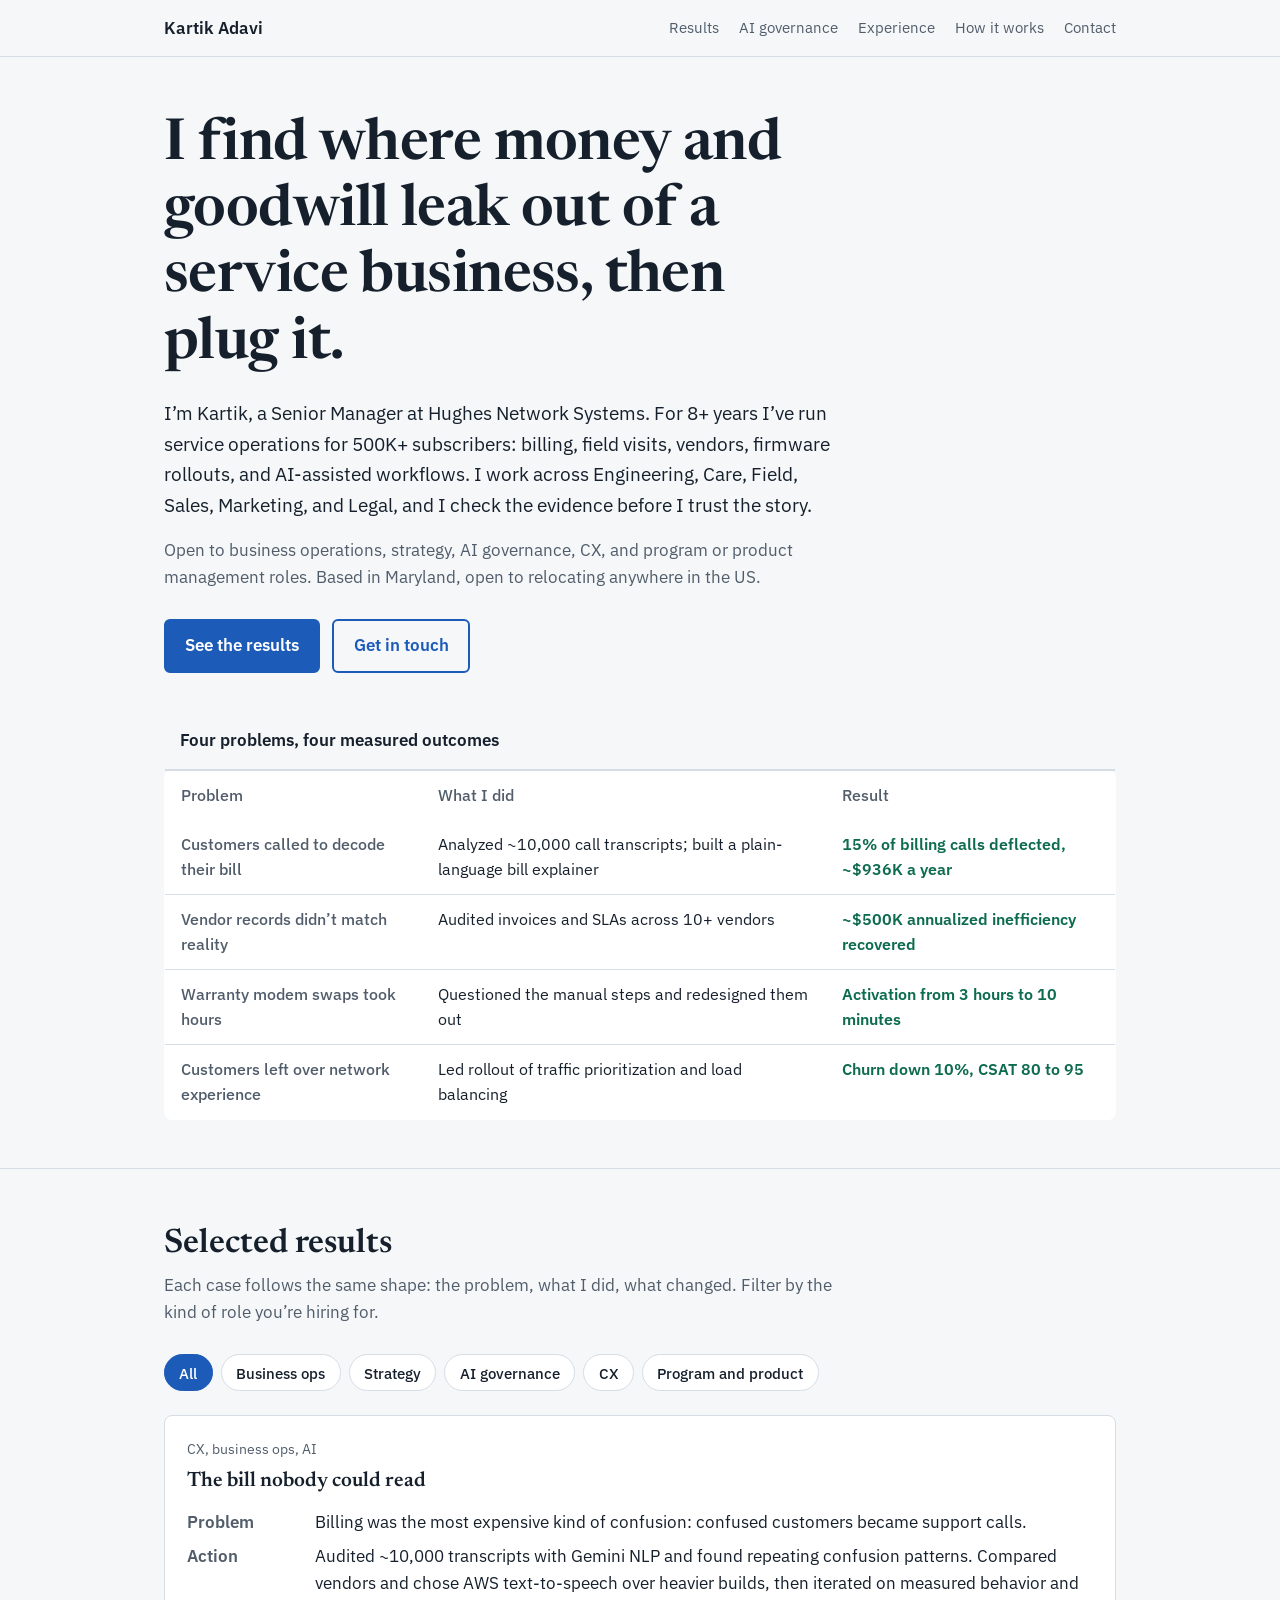
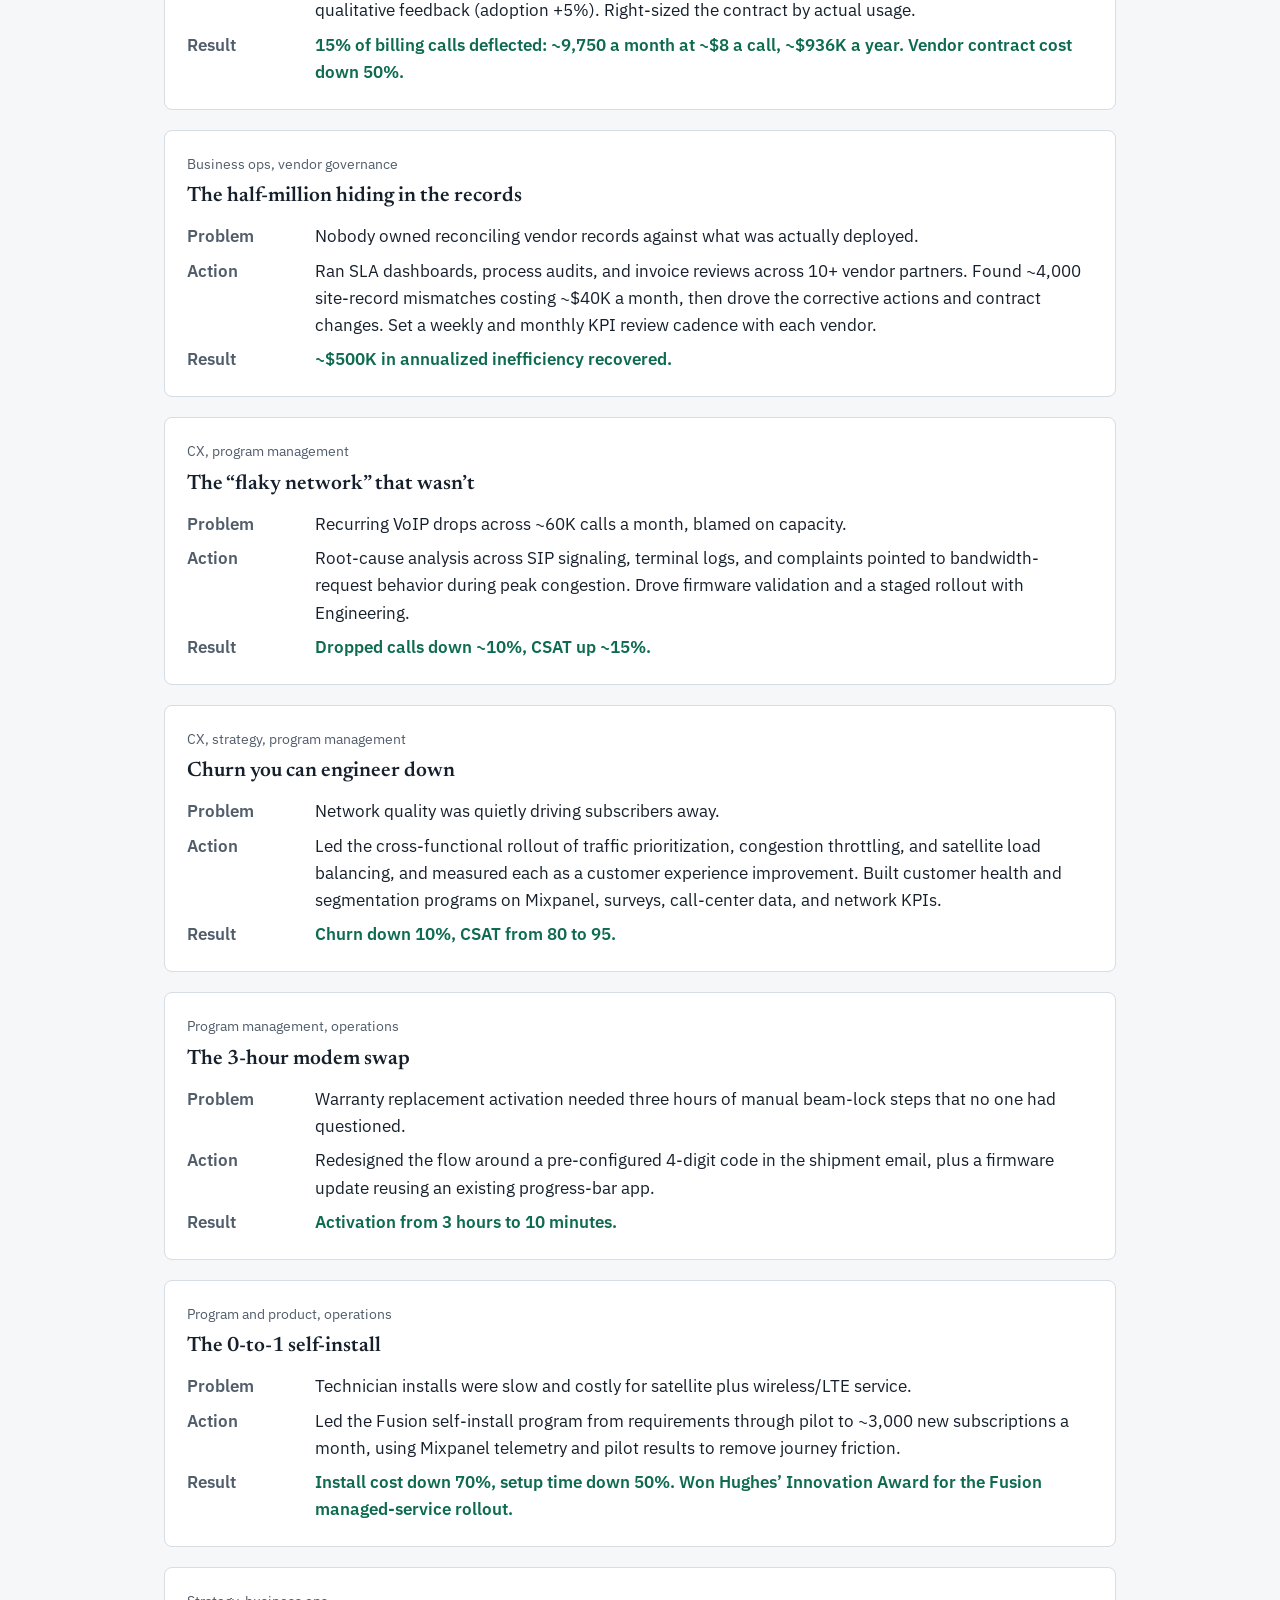
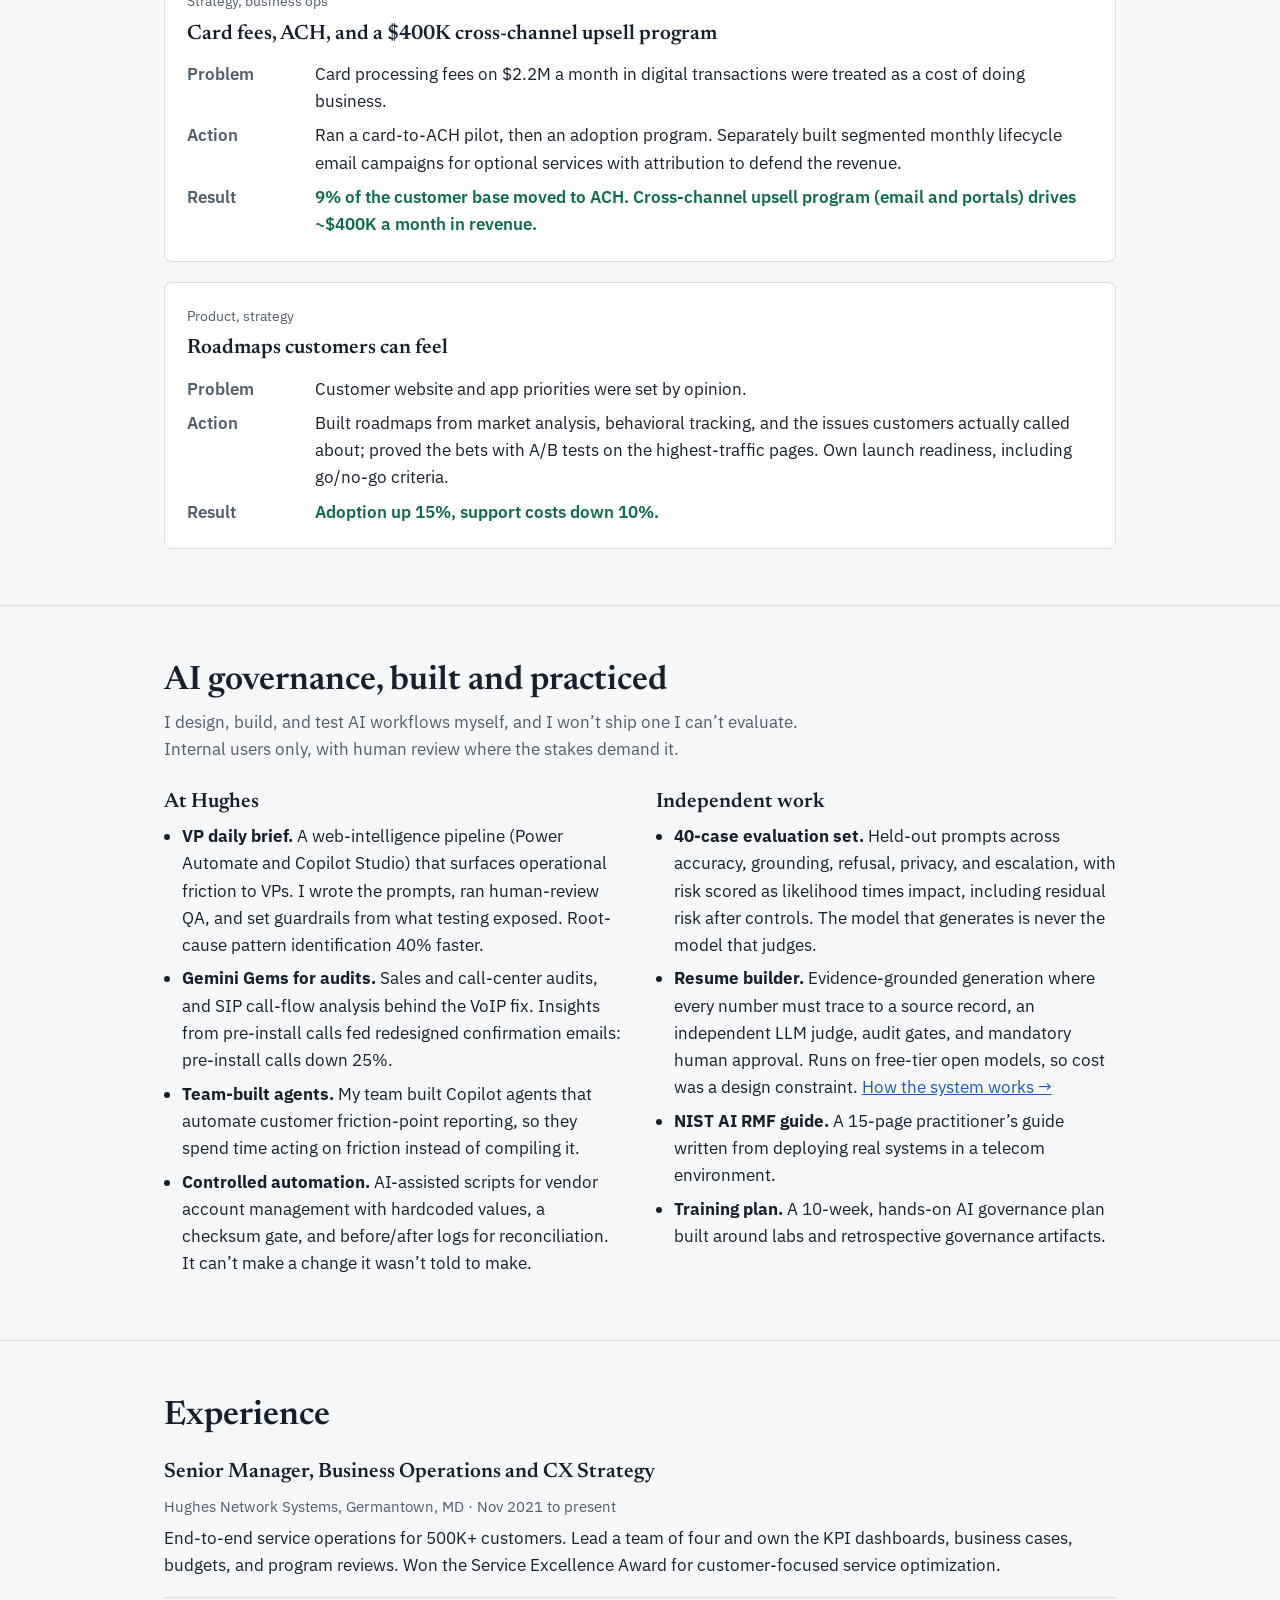
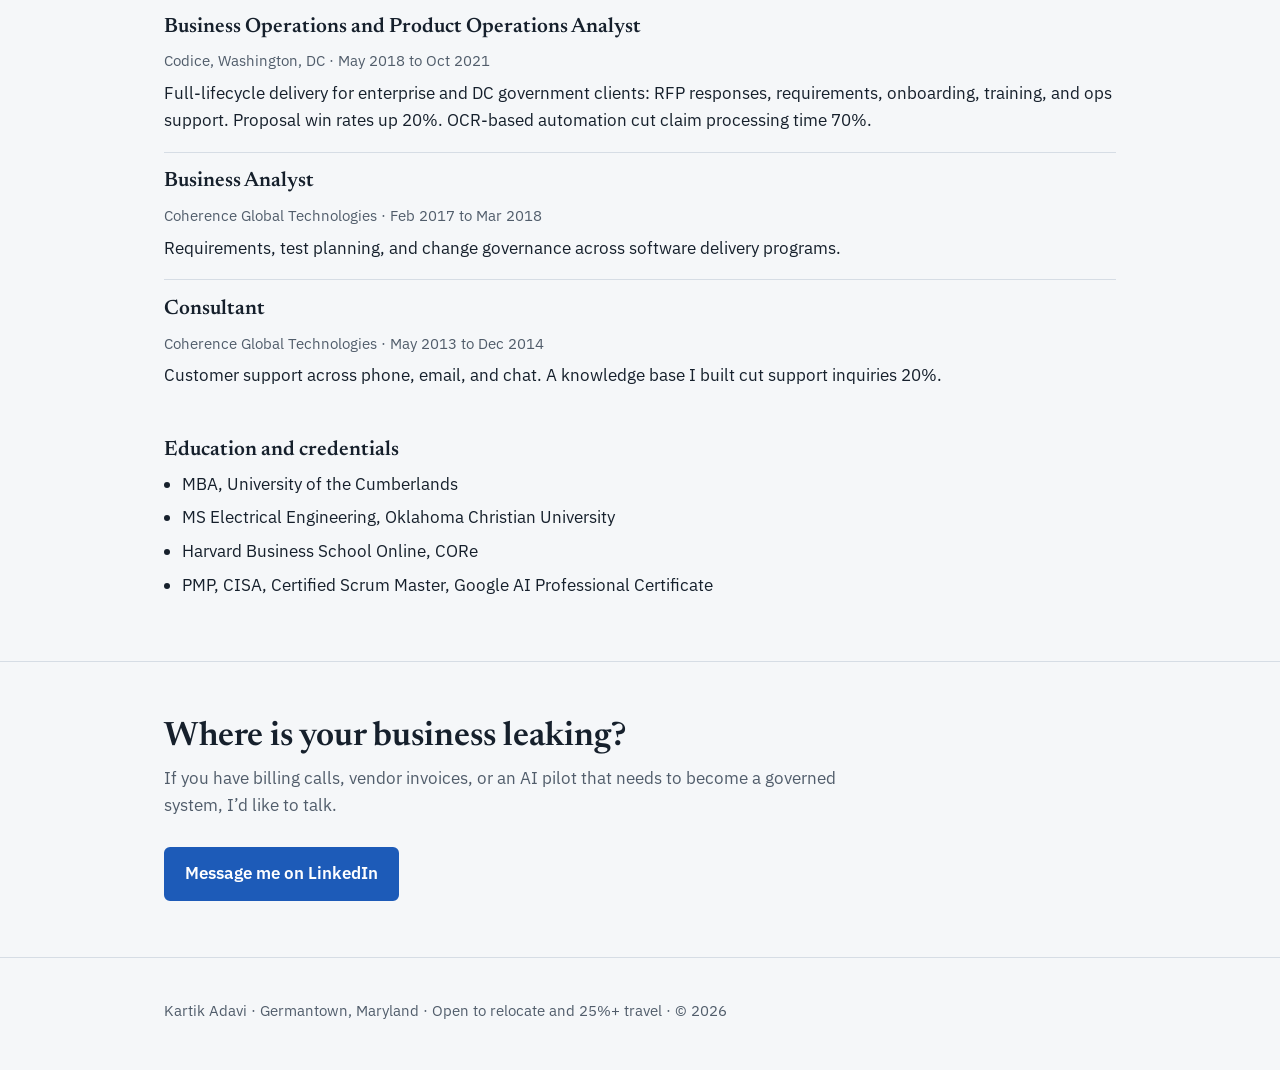
==== commit bac09e63: "Link the project page from nav and AI section" ====
--- a/index.html
+++ b/index.html
@@ -89,6 +89,7 @@
 <li><a href="#results">Results</a></li>
 <li><a href="#ai">AI governance</a></li>
 <li><a href="#experience">Experience</a></li>
+<li><a href="project.html">How it works</a></li>
 <li><a href="#contact">Contact</a></li>
 </ul></nav>
 </div></header>
@@ -218,7 +219,7 @@
 <h3>Independent work</h3>
 <ul class="list">
 <li><strong>40-case evaluation set.</strong> Held-out prompts across accuracy, grounding, refusal, privacy, and escalation, with risk scored as likelihood times impact, including residual risk after controls. The model that generates is never the model that judges.</li>
-<li><strong>Resume builder.</strong> Evidence-grounded generation where every number must trace to a source record, an independent LLM judge, audit gates, and mandatory human approval. Runs on free-tier open models, so cost was a design constraint.</li>
+<li><strong>Resume builder.</strong> Evidence-grounded generation where every number must trace to a source record, an independent LLM judge, audit gates, and mandatory human approval. Runs on free-tier open models, so cost was a design constraint. <a href="project.html">How the system works →</a></li>
 <li><strong>NIST AI RMF guide.</strong> A 15-page practitioner’s guide written from deploying real systems in a telecom environment.</li>
 <li><strong>Training plan.</strong> A 10-week, hands-on AI governance plan built around labs and retrospective governance artifacts.</li>
 </ul>
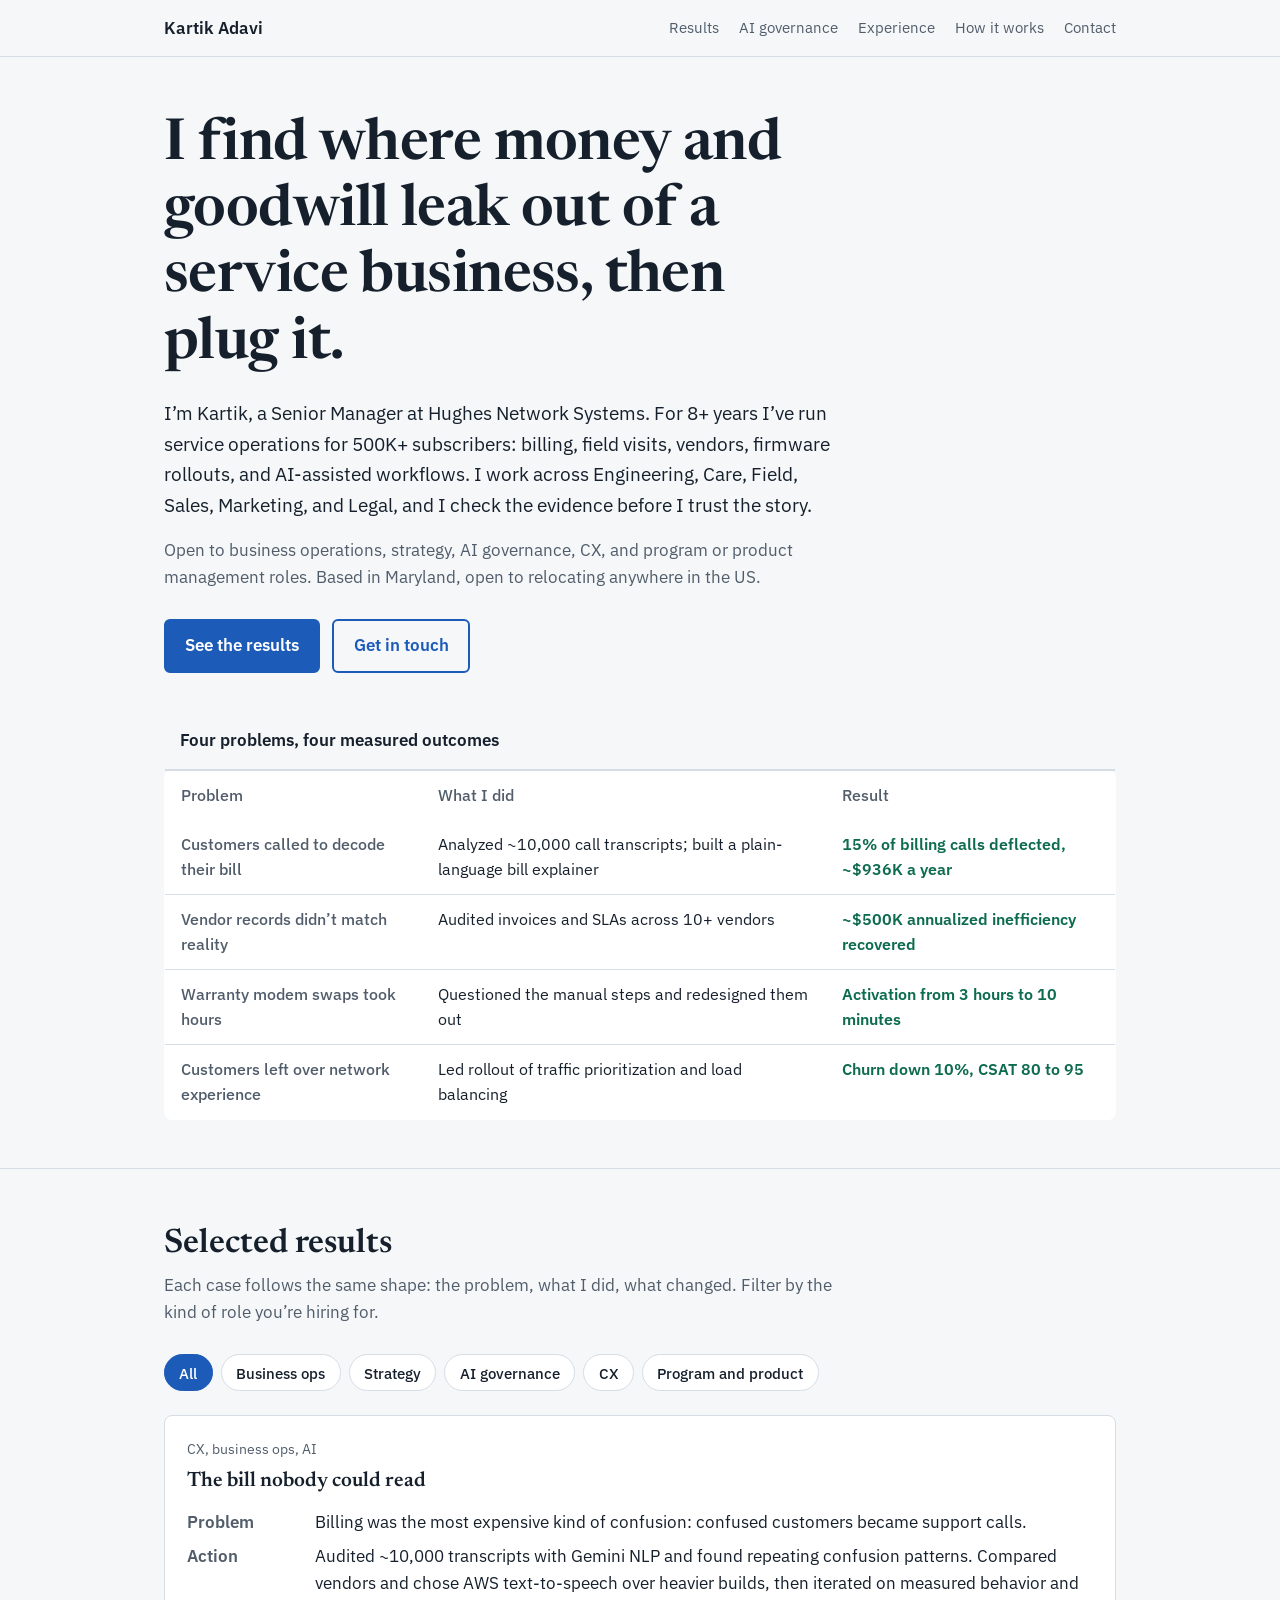
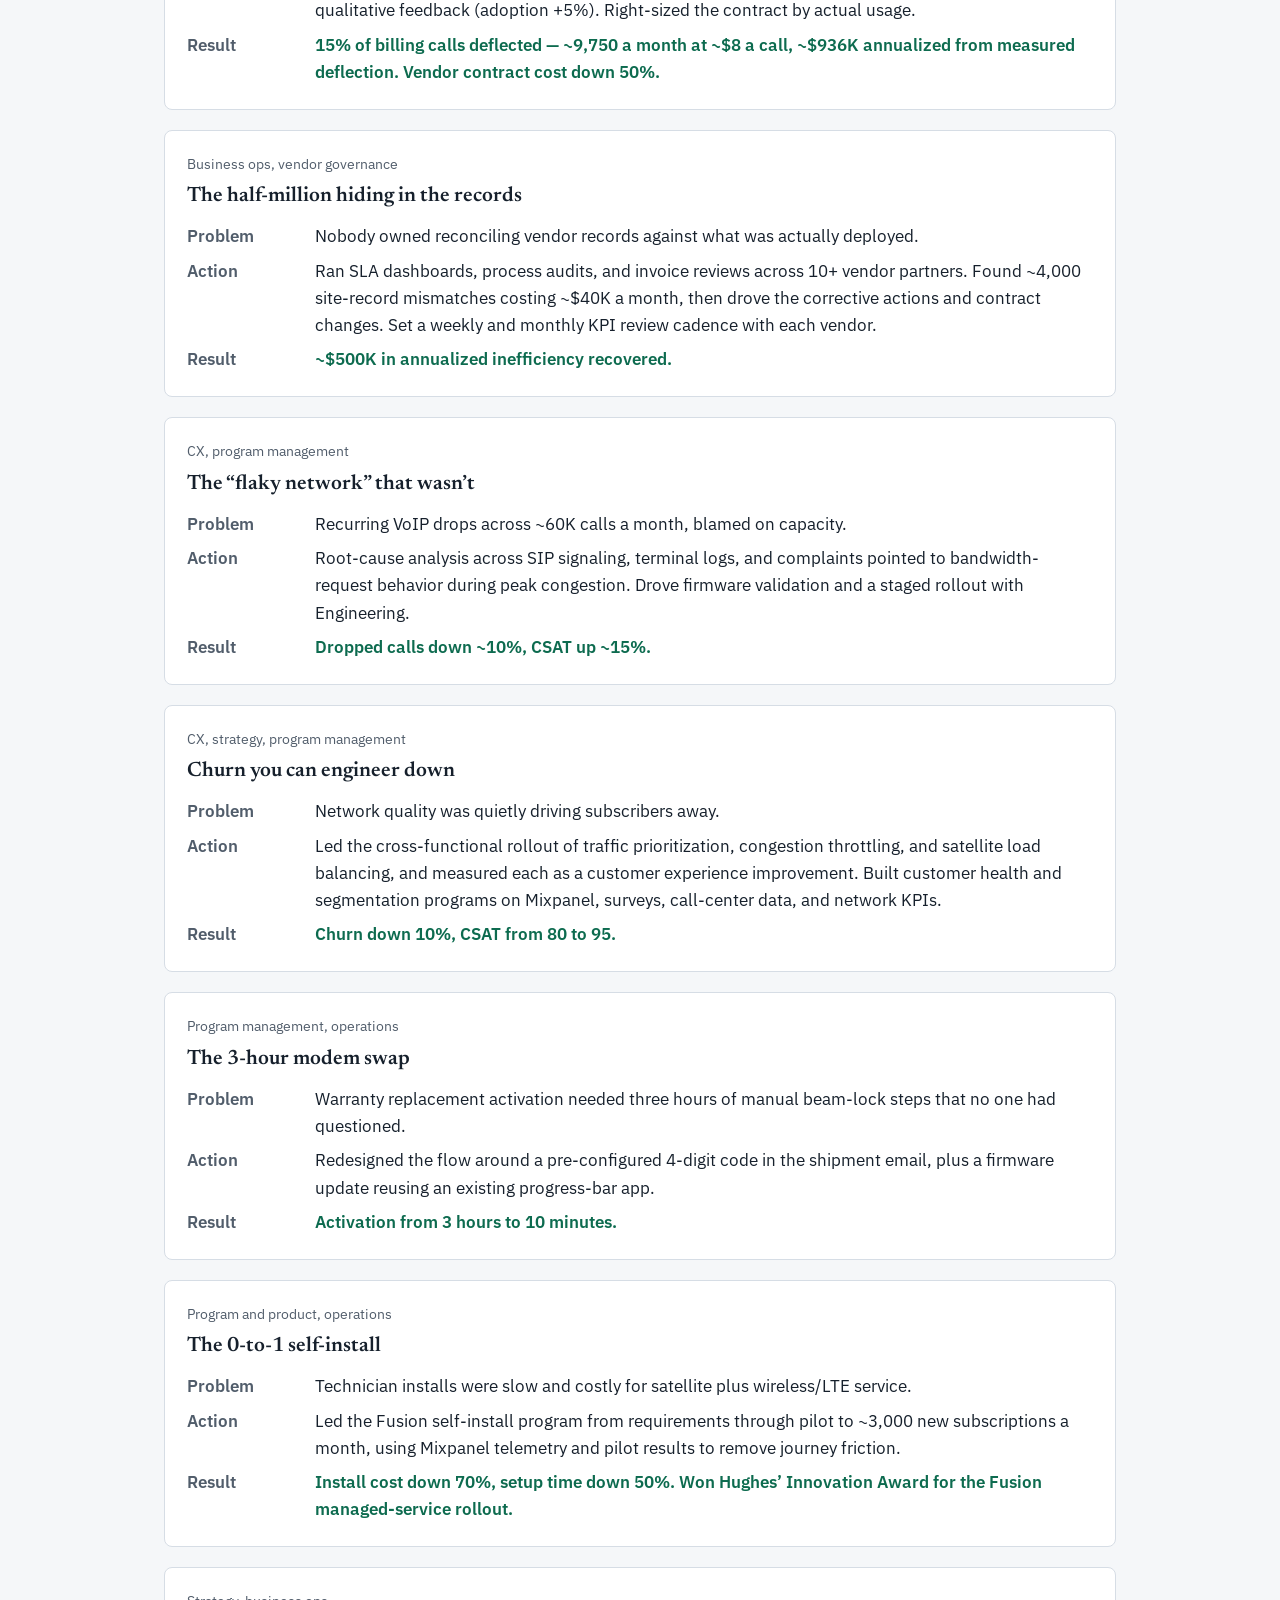
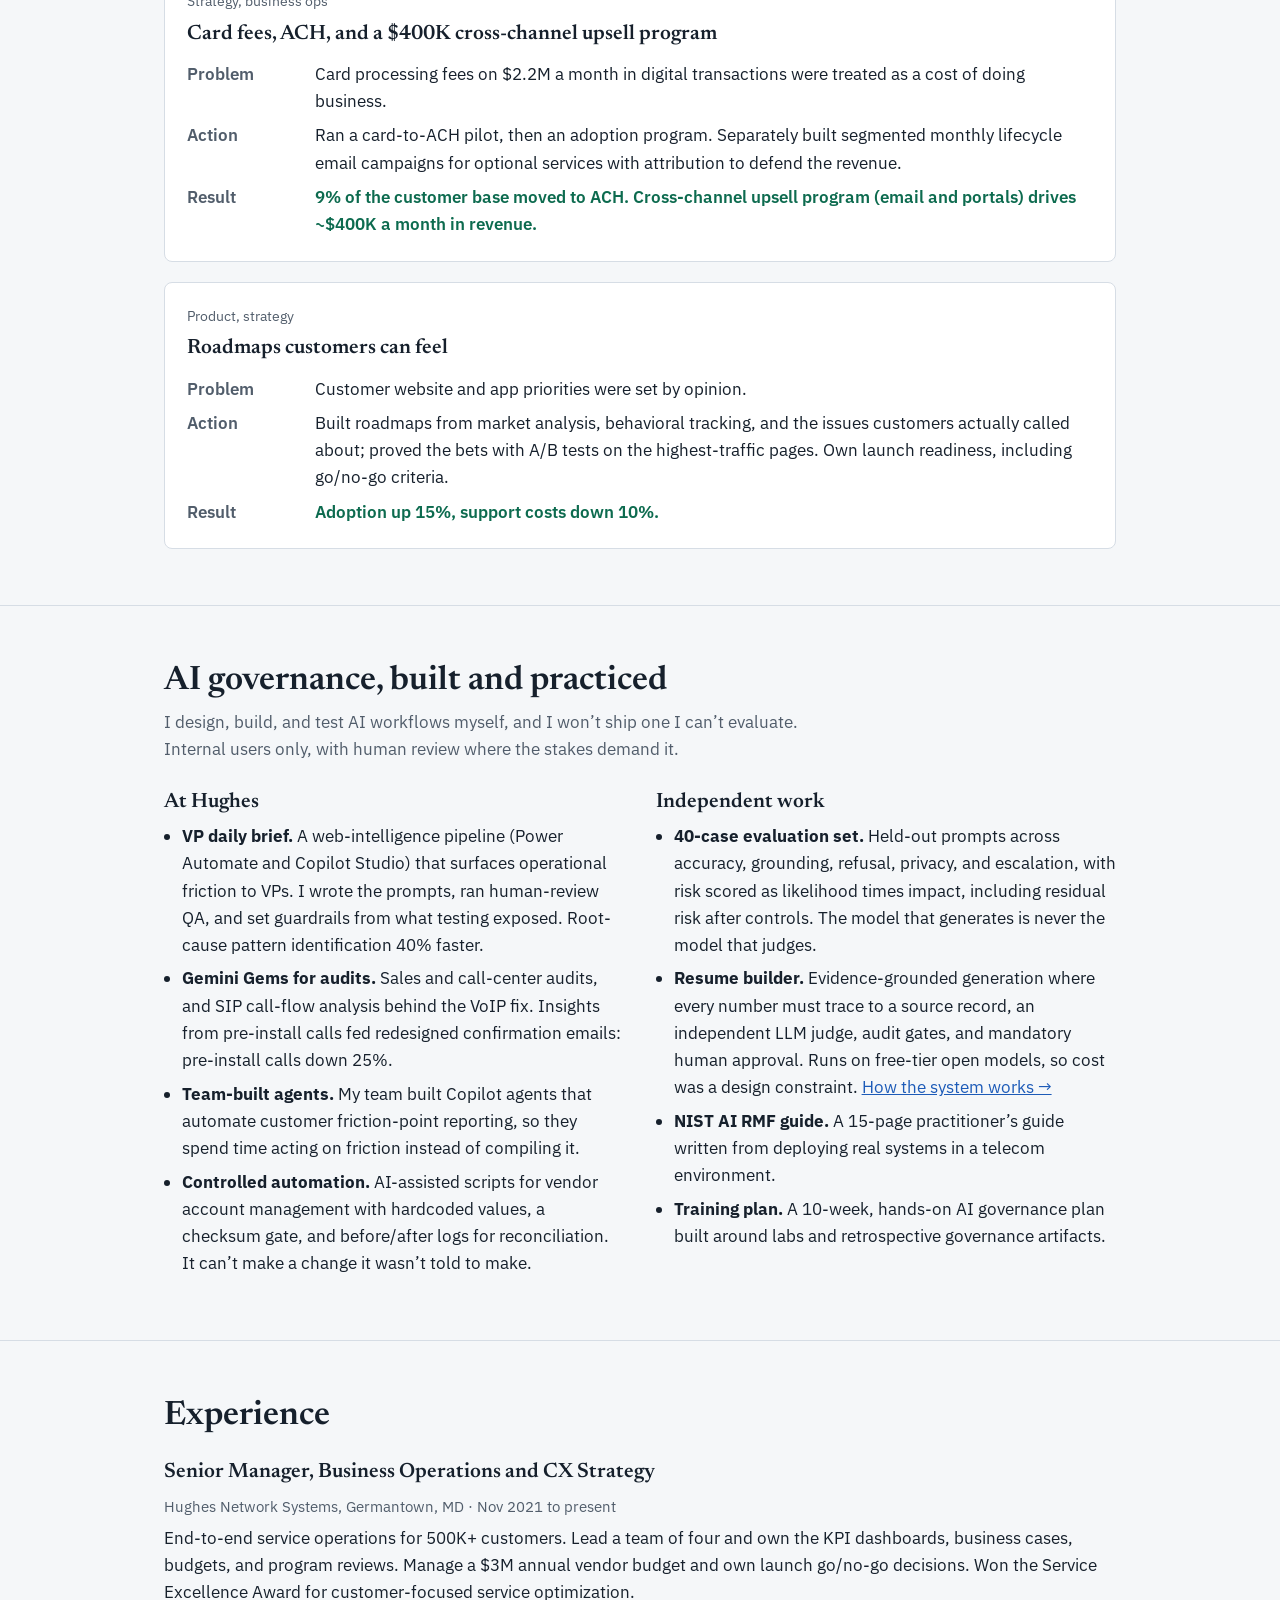
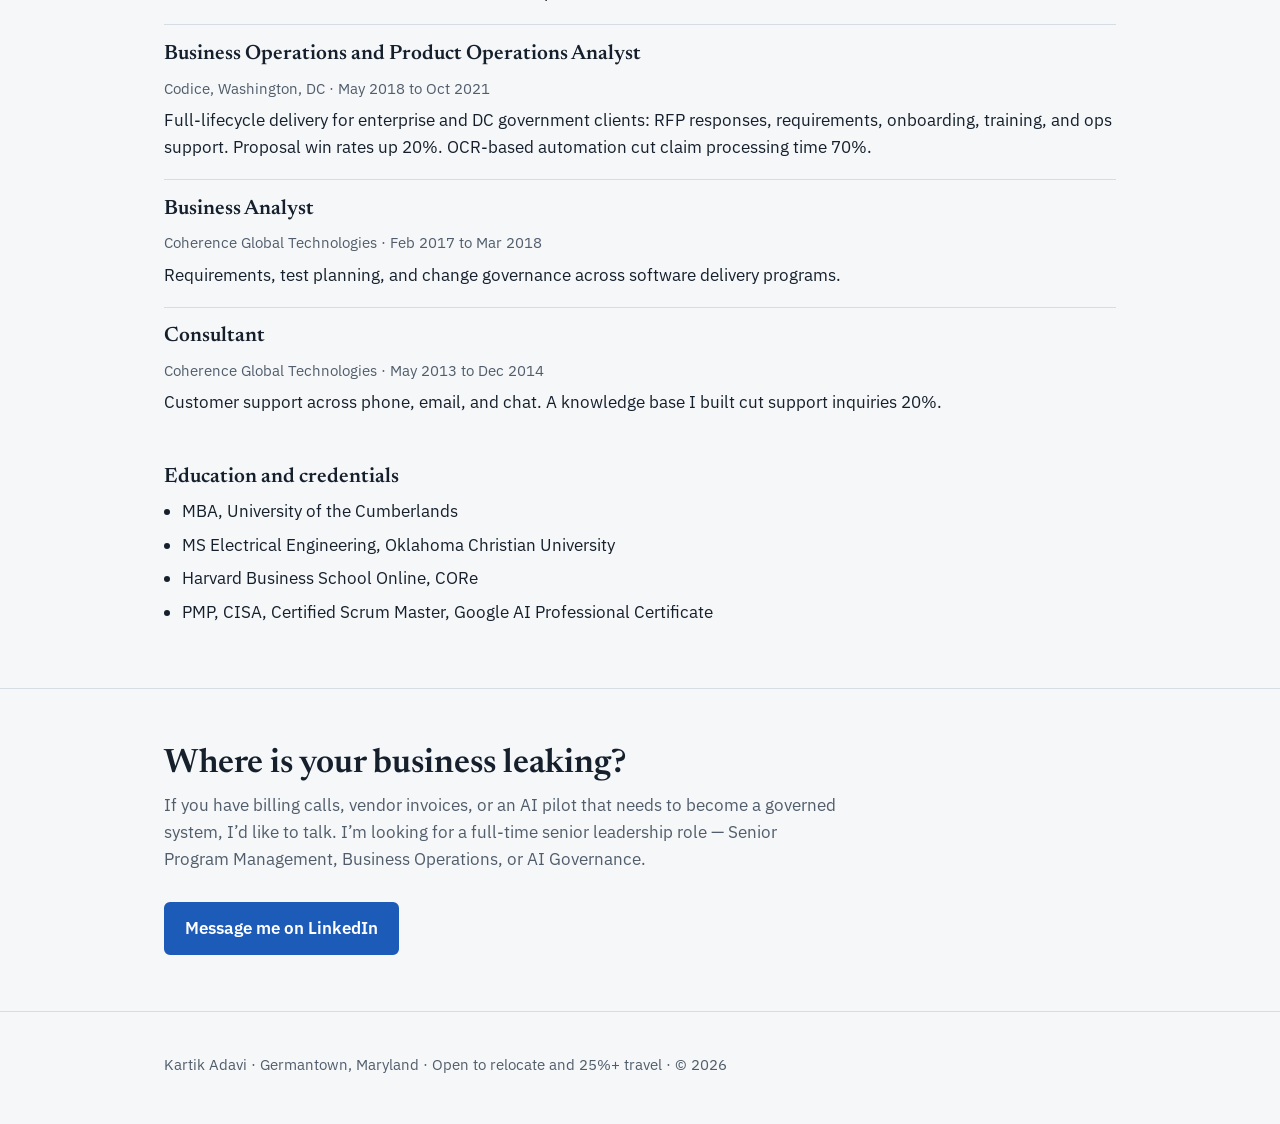
==== commit 1bcde620: "Portfolio fixes: $936K annualized from measured deflection; Hughes $3M budget + go/no-go; full-time " ====
--- a/index.html
+++ b/index.html
@@ -133,7 +133,7 @@
 <dl>
 <dt>Problem</dt><dd>Billing was the most expensive kind of confusion: confused customers became support calls.</dd>
 <dt>Action</dt><dd>Audited ~10,000 transcripts with Gemini NLP and found repeating confusion patterns. Compared vendors and chose AWS text-to-speech over heavier builds, then iterated on measured behavior and qualitative feedback (adoption +5%). Right-sized the contract by actual usage.</dd>
-<dt>Result</dt><dd class="res">15% of billing calls deflected: ~9,750 a month at ~$8 a call, ~$936K a year. Vendor contract cost down 50%.</dd>
+<dt>Result</dt><dd class="res">15% of billing calls deflected — ~9,750 a month at ~$8 a call, ~$936K annualized from measured deflection. Vendor contract cost down 50%.</dd>
 </dl></article>
 
 <article class="case" data-t="ops strategy">
@@ -230,7 +230,7 @@
 <section id="experience"><div class="wrap">
 <h2>Experience</h2>
 <div>
-<div class="job"><h3>Senior Manager, Business Operations and CX Strategy</h3><div class="when">Hughes Network Systems, Germantown, MD · Nov 2021 to present</div><p>End-to-end service operations for 500K+ customers. Lead a team of four and own the KPI dashboards, business cases, budgets, and program reviews. Won the Service Excellence Award for customer-focused service optimization.</p></div>
+<div class="job"><h3>Senior Manager, Business Operations and CX Strategy</h3><div class="when">Hughes Network Systems, Germantown, MD · Nov 2021 to present</div><p>End-to-end service operations for 500K+ customers. Lead a team of four and own the KPI dashboards, business cases, budgets, and program reviews. Manage a $3M annual vendor budget and own launch go/no-go decisions. Won the Service Excellence Award for customer-focused service optimization.</p></div>
 <div class="job"><h3>Business Operations and Product Operations Analyst</h3><div class="when">Codice, Washington, DC · May 2018 to Oct 2021</div><p>Full-lifecycle delivery for enterprise and DC government clients: RFP responses, requirements, onboarding, training, and ops support. Proposal win rates up 20%. OCR-based automation cut claim processing time 70%.</p></div>
 <div class="job"><h3>Business Analyst</h3><div class="when">Coherence Global Technologies · Feb 2017 to Mar 2018</div><p>Requirements, test planning, and change governance across software delivery programs.</p></div>
 <div class="job"><h3>Consultant</h3><div class="when">Coherence Global Technologies · May 2013 to Dec 2014</div><p>Customer support across phone, email, and chat. A knowledge base I built cut support inquiries 20%.</p></div>
@@ -246,7 +246,7 @@
 
 <section id="contact"><div class="wrap">
 <h2>Where is your business leaking?</h2>
-<p class="sub">If you have billing calls, vendor invoices, or an AI pilot that needs to become a governed system, I’d like to talk.</p>
+<p class="sub">If you have billing calls, vendor invoices, or an AI pilot that needs to become a governed system, I’d like to talk. I’m looking for a full-time senior leadership role — Senior Program Management, Business Operations, or AI Governance.</p>
 <div class="cta" style="margin-top:0"><a class="btn primary" href="https://www.linkedin.com/in/kartikadavi" rel="noopener">Message me on LinkedIn</a></div>
 </div></section>
 </main>
